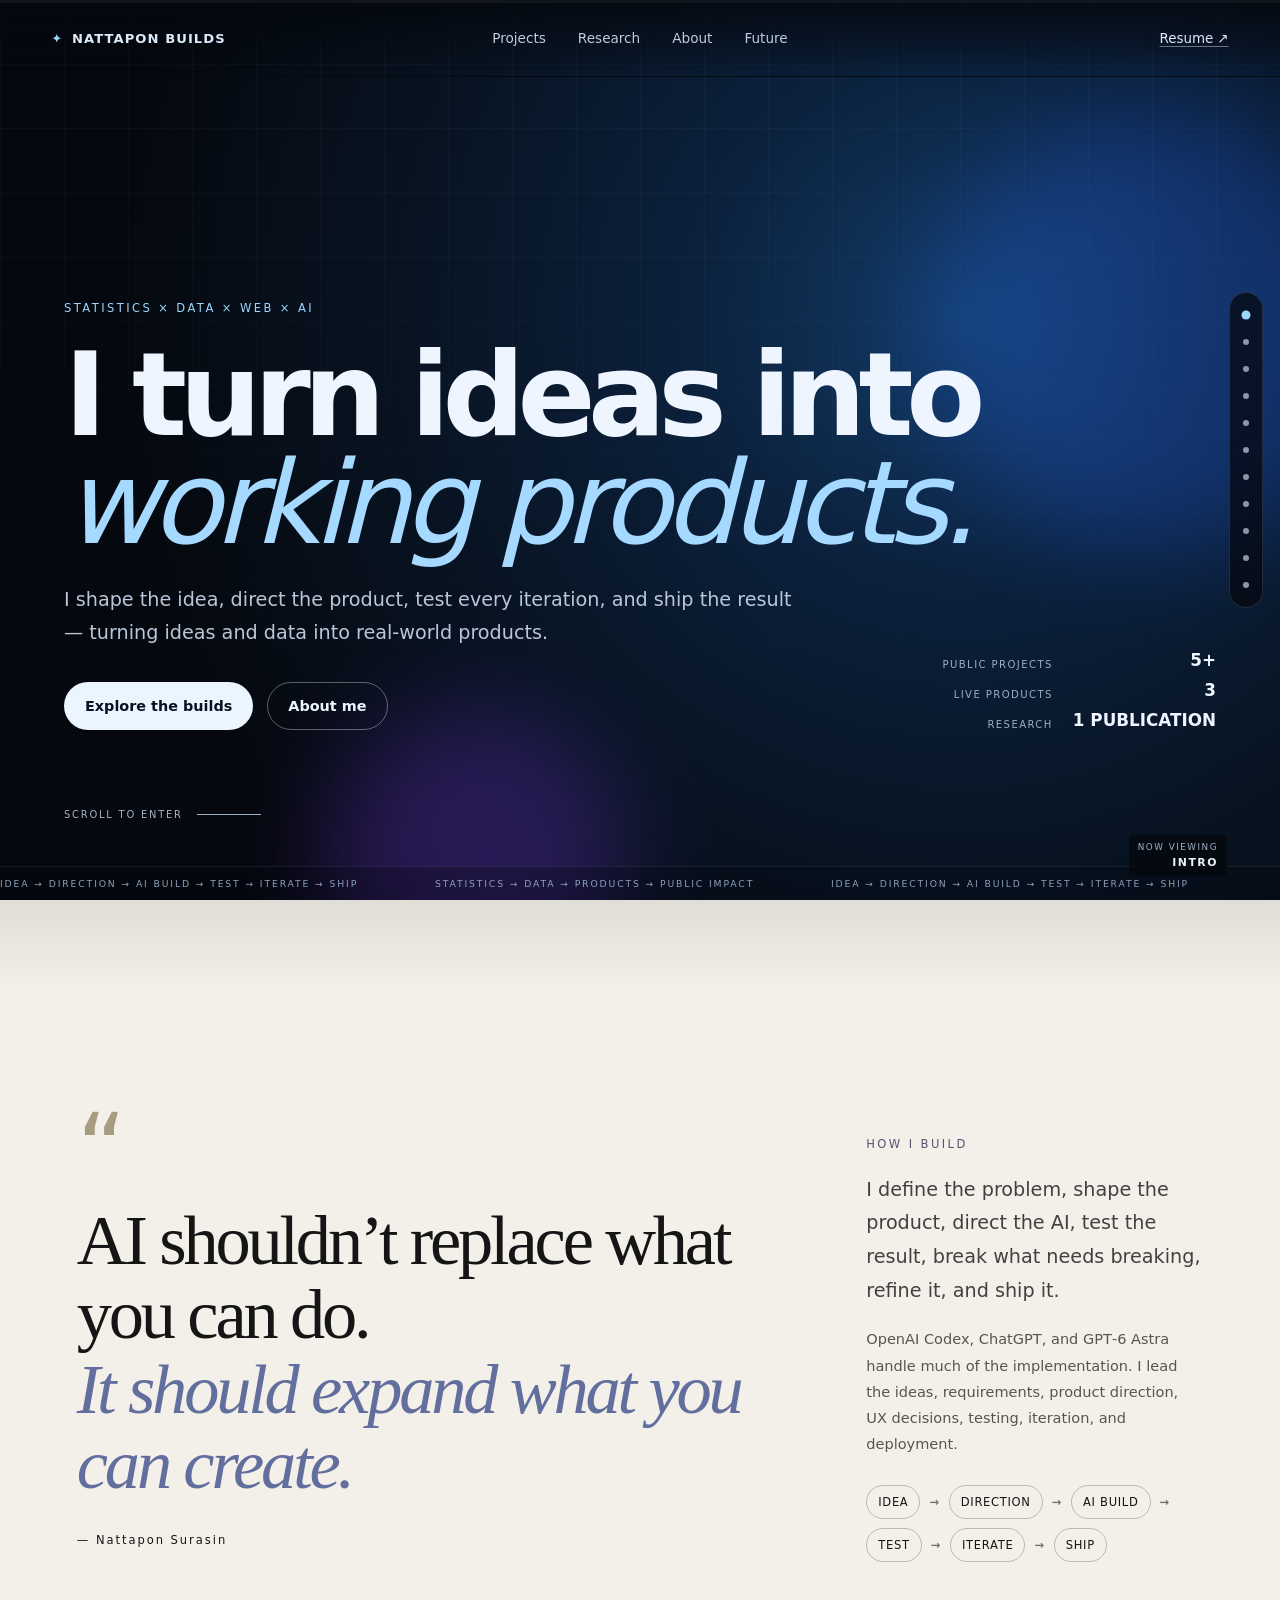
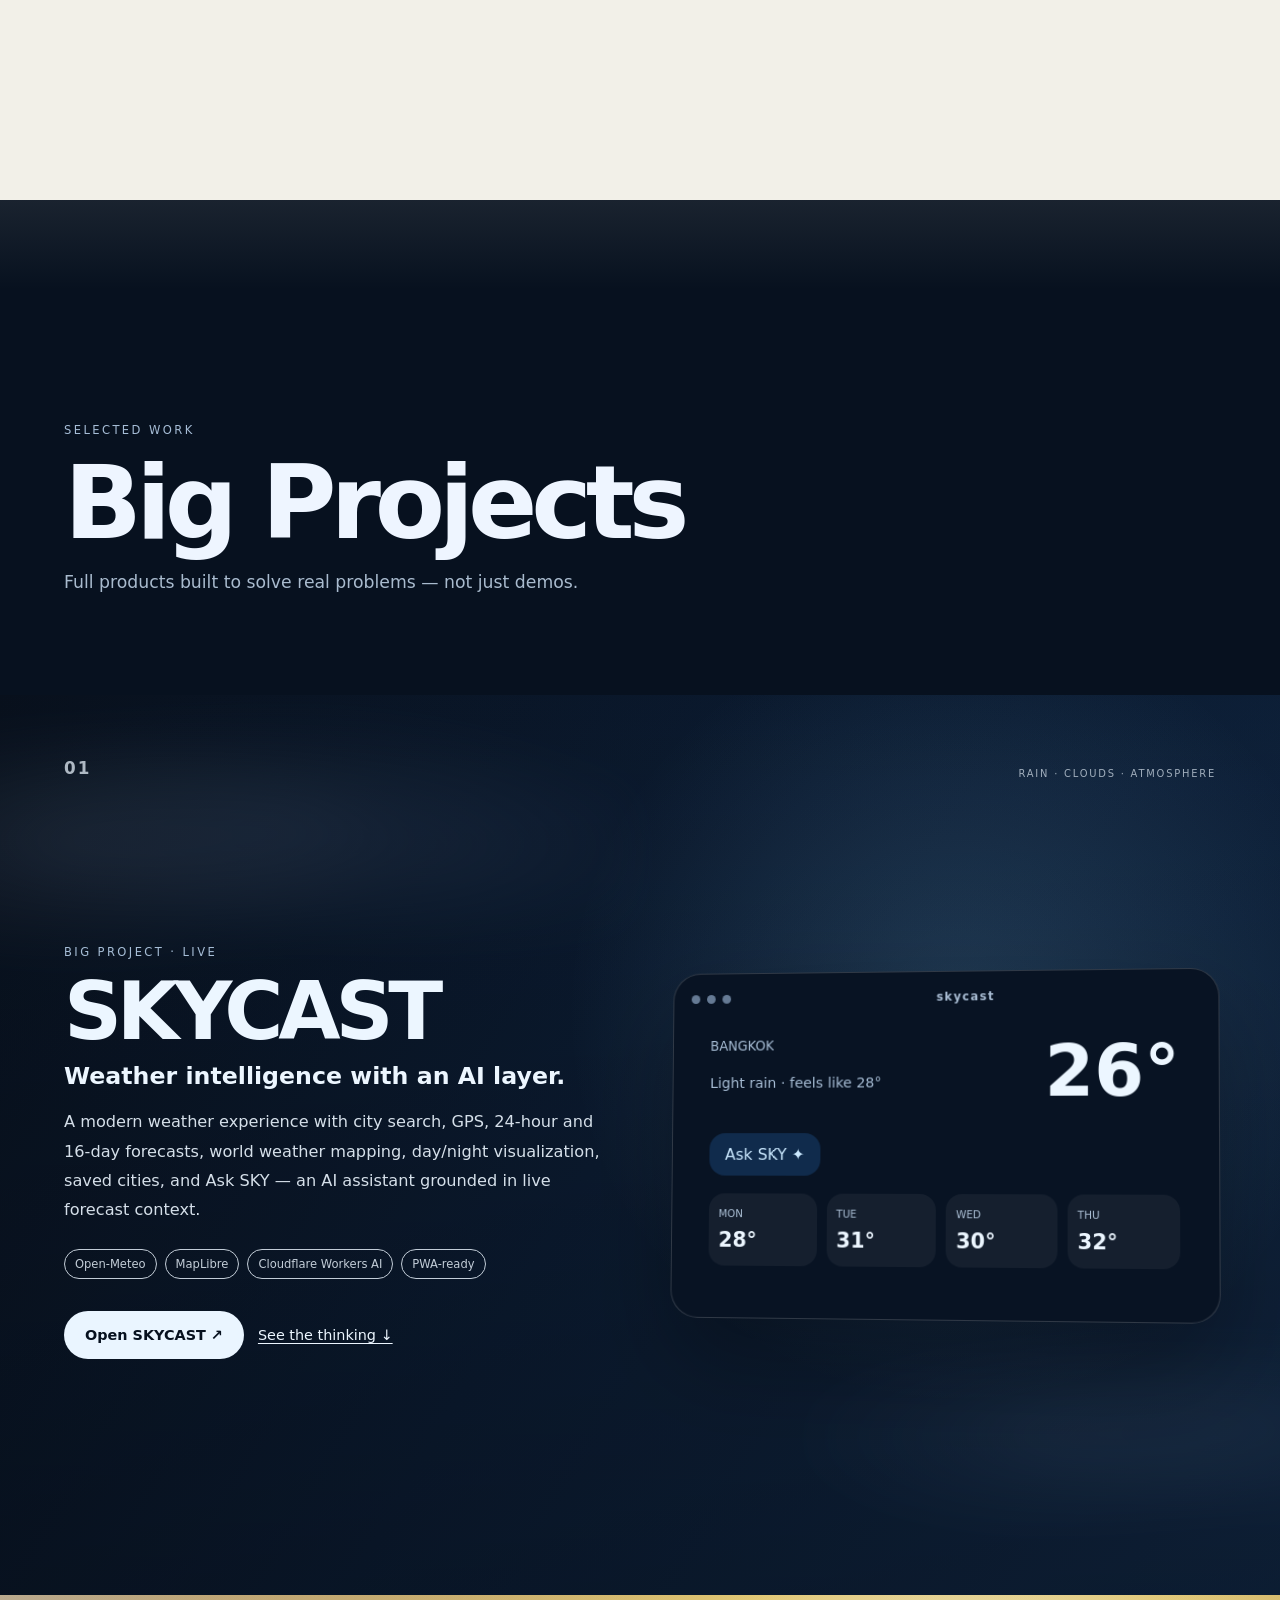
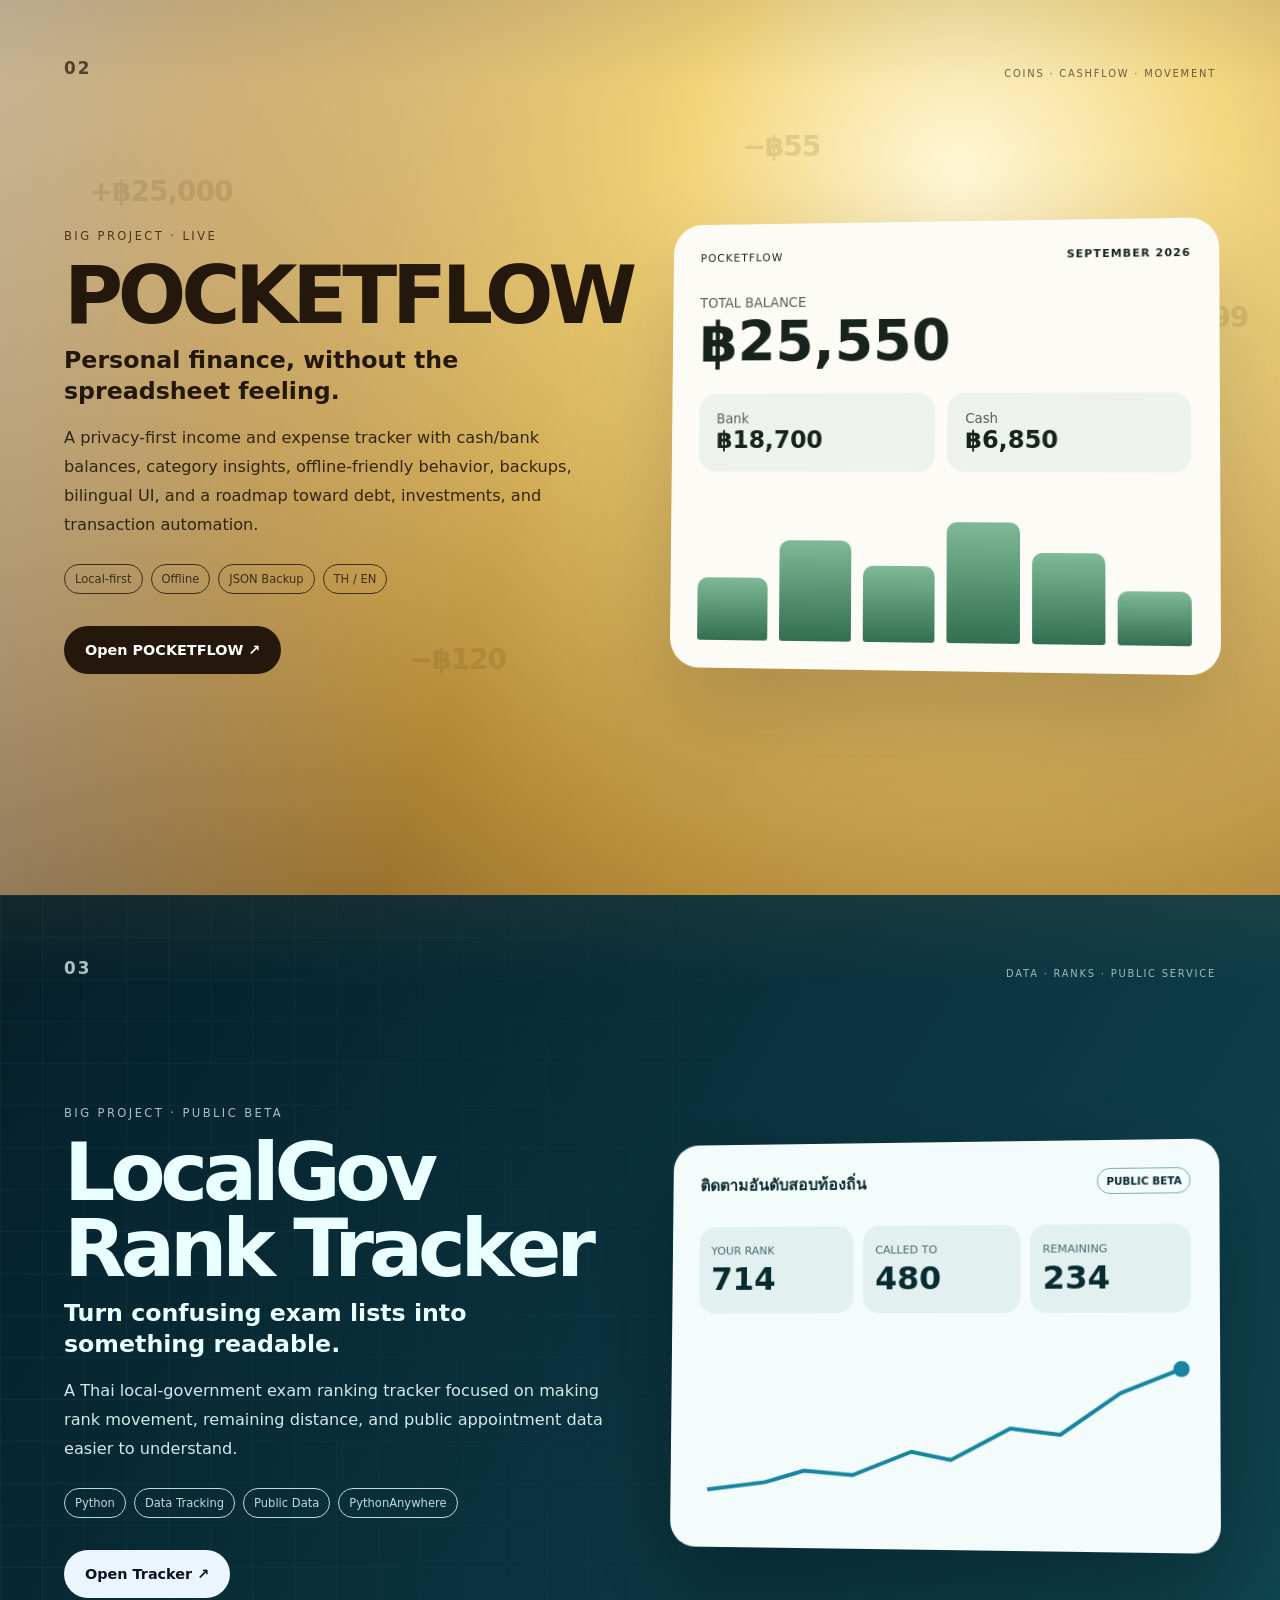
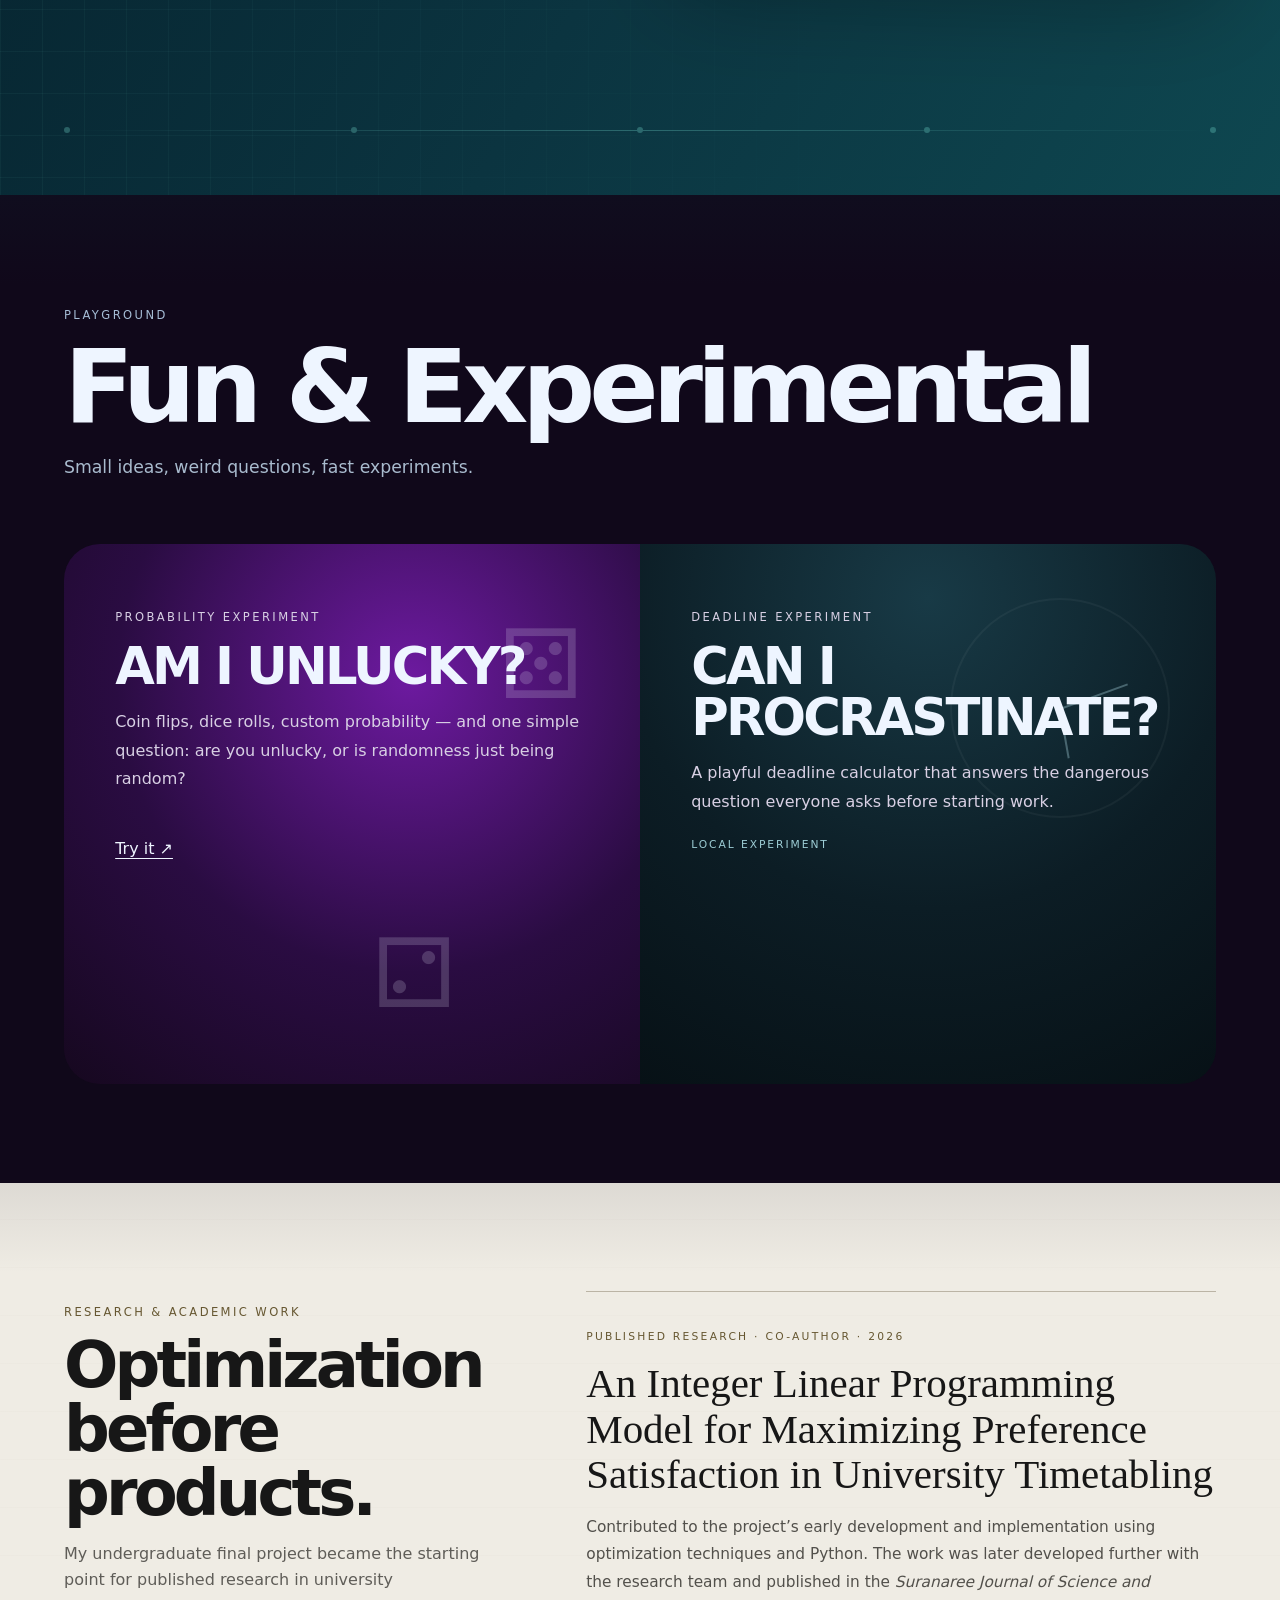
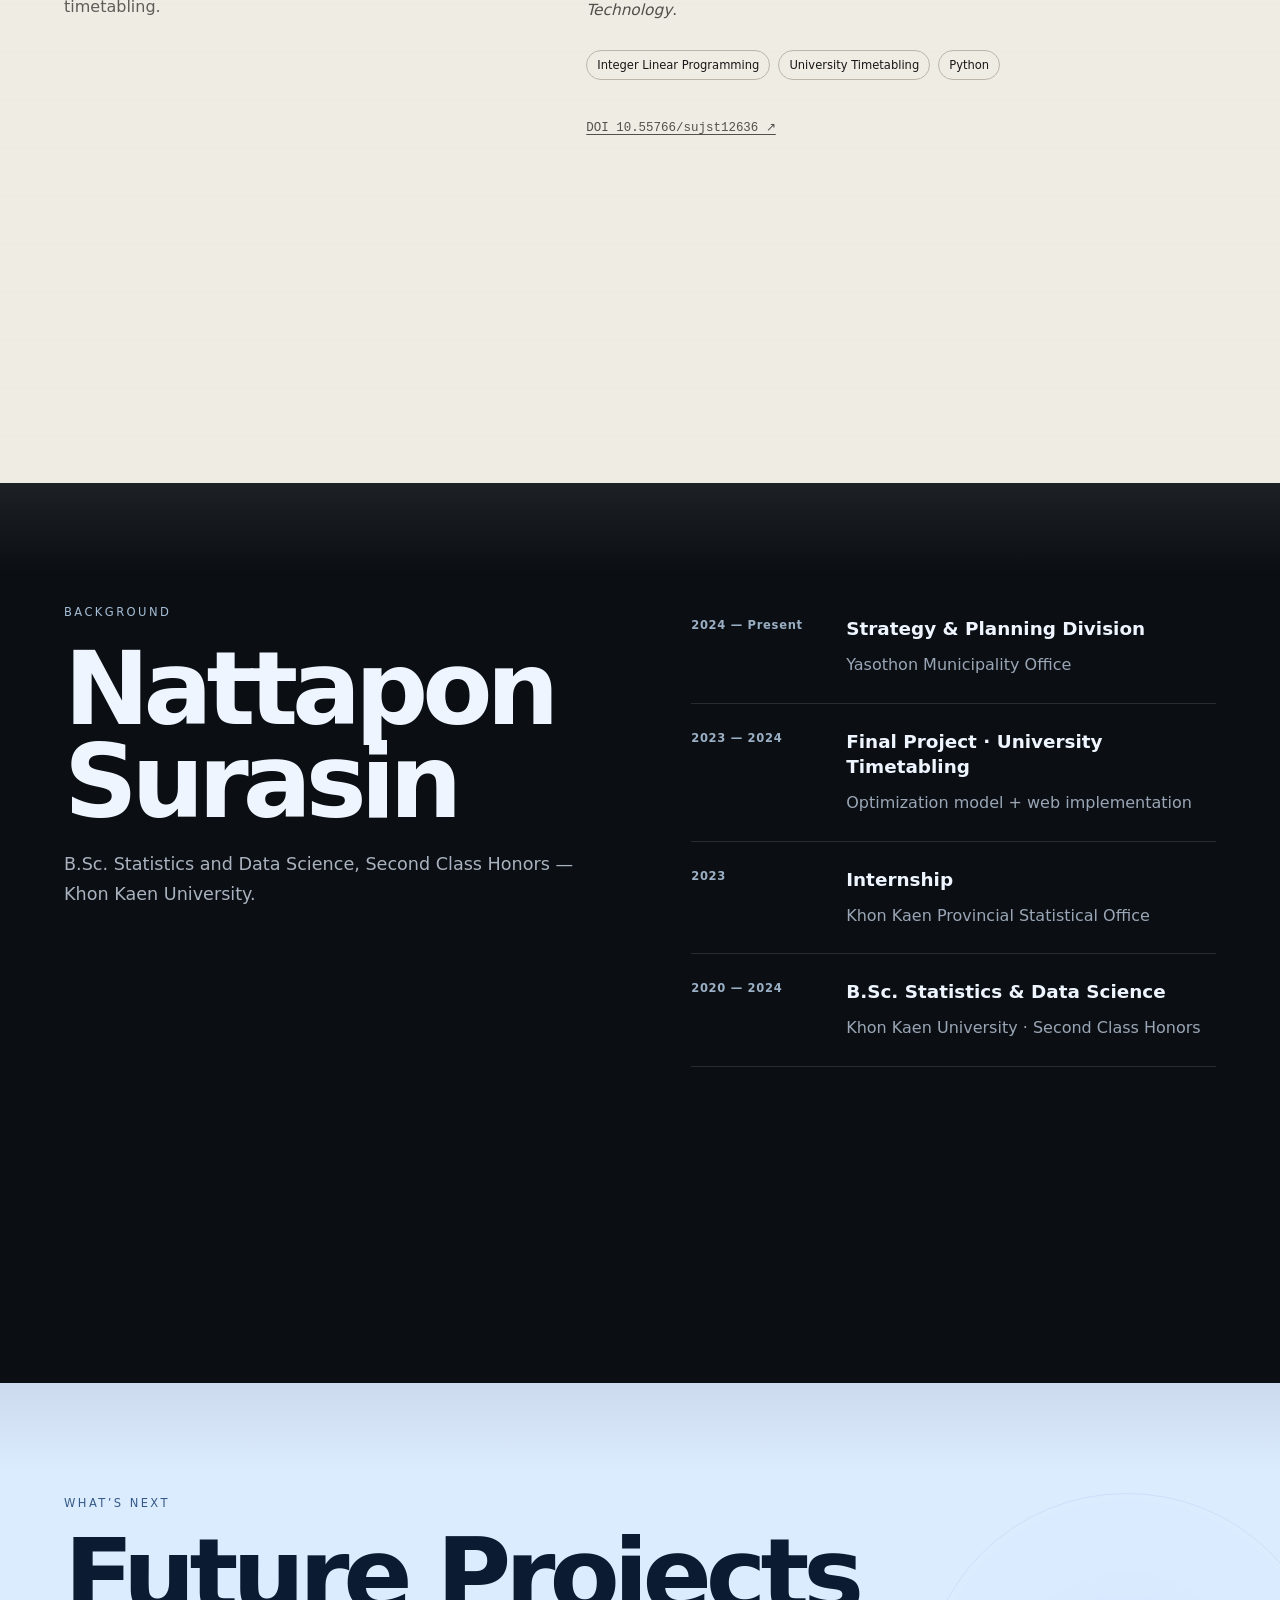
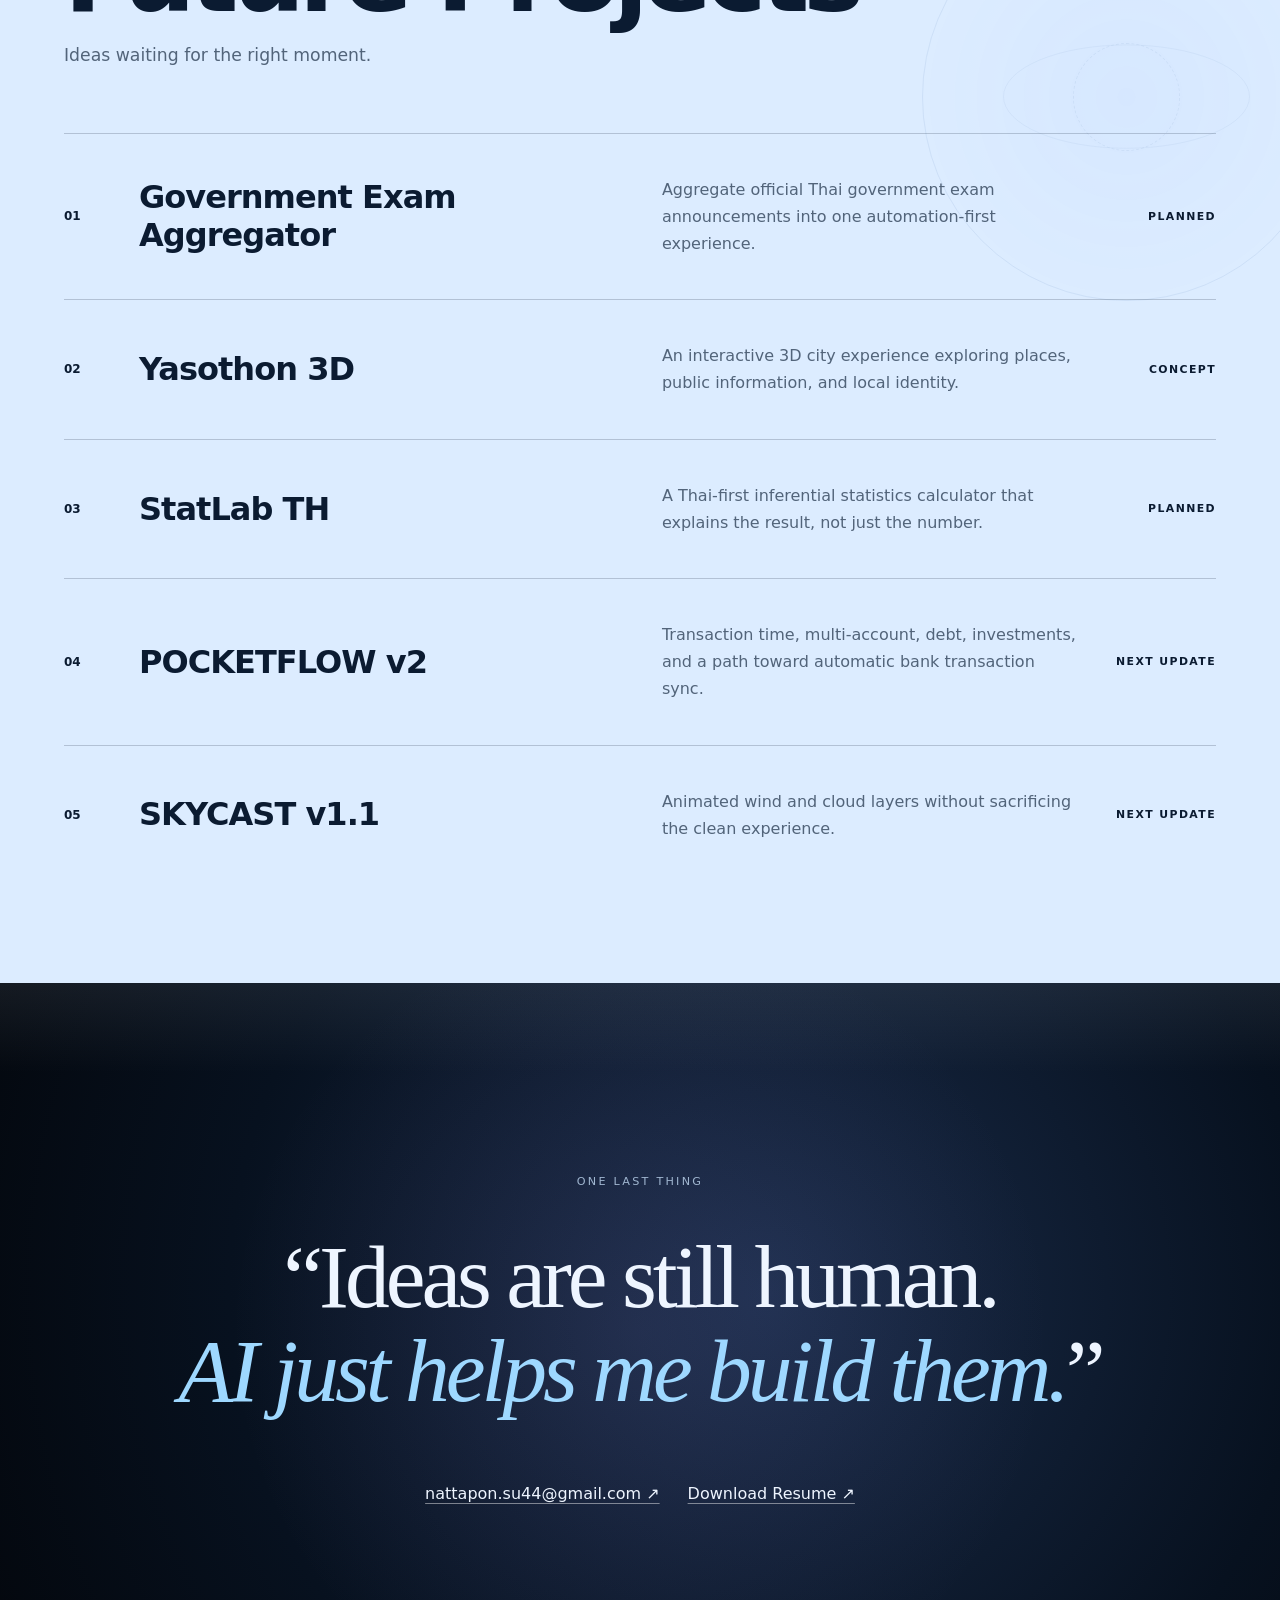
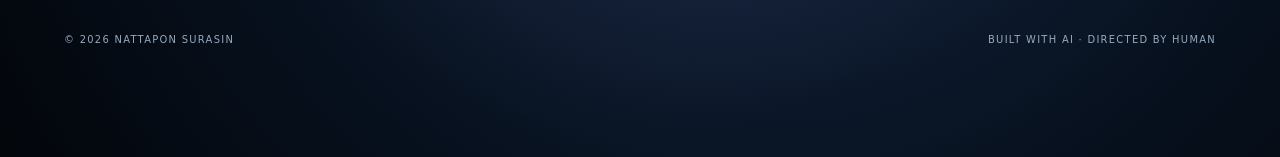
==== index.html @ c90a1ad2 "Add portfolio source" ====
<!doctype html>
<html lang="en">
<head>
  <meta charset="utf-8" />
  <meta name="viewport" content="width=device-width, initial-scale=1" />
  <meta name="theme-color" content="#07111f" />
  <meta name="color-scheme" content="dark light" />

  <title>Nattapon Surasin Portfolio | Data, AI &amp; Web Projects</title>
  <meta name="description" content="Portfolio of Nattapon Surasin, featuring statistics, data science, AI-assisted development, web products, public-sector tools, research, and experiments." />
  <meta name="author" content="Nattapon Surasin" />
  <meta name="robots" content="index, follow, max-image-preview:large, max-snippet:-1, max-video-preview:-1" />
  <link rel="canonical" href="https://nattapon-builds.pages.dev/" />

  <meta property="og:type" content="website" />
  <meta property="og:locale" content="en_US" />
  <meta property="og:site_name" content="NATTAPON BUILDS" />
  <meta property="og:title" content="NATTAPON BUILDS — Nattapon Surasin" />
  <meta property="og:description" content="Statistics, data, AI-assisted development, web products, research, and experiments — built and directed by Nattapon Surasin." />
  <meta property="og:url" content="https://nattapon-builds.pages.dev/" />
  <meta property="og:image" content="https://nattapon-builds.pages.dev/assets/og-cover.png" />
  <meta property="og:image:secure_url" content="https://nattapon-builds.pages.dev/assets/og-cover.png" />
  <meta property="og:image:type" content="image/png" />
  <meta property="og:image:width" content="1200" />
  <meta property="og:image:height" content="630" />
  <meta property="og:image:alt" content="NATTAPON BUILDS — portfolio of Nattapon Surasin, focused on statistics, data, web, and AI." />

  <meta name="twitter:card" content="summary_large_image" />
  <meta name="twitter:title" content="NATTAPON BUILDS — Nattapon Surasin" />
  <meta name="twitter:description" content="Statistics, data, AI-assisted development, web products, research, and experiments." />
  <meta name="twitter:image" content="https://nattapon-builds.pages.dev/assets/og-cover.png" />
  <meta name="twitter:image:alt" content="NATTAPON BUILDS — Nattapon Surasin portfolio" />

  <link rel="icon" type="image/svg+xml" href="assets/favicon.svg" />
  <link rel="apple-touch-icon" sizes="180x180" href="assets/apple-touch-icon.png" />
  <link rel="stylesheet" href="style.css?v=2.3" />

  <script type="application/ld+json">
{
  "@context": "https://schema.org",
  "@graph": [
    {
      "@type": "WebSite",
      "@id": "https://nattapon-builds.pages.dev/#website",
      "url": "https://nattapon-builds.pages.dev/",
      "name": "NATTAPON BUILDS",
      "description": "Portfolio of Nattapon Surasin featuring data, AI-assisted development, web products, public-sector tools, research, and experimental projects.",
      "inLanguage": "en",
      "author": {
        "@id": "https://nattapon-builds.pages.dev/#person"
      }
    },
    {
      "@type": "ProfilePage",
      "@id": "https://nattapon-builds.pages.dev/#profile",
      "url": "https://nattapon-builds.pages.dev/",
      "name": "Nattapon Surasin Portfolio",
      "isPartOf": {
        "@id": "https://nattapon-builds.pages.dev/#website"
      },
      "mainEntity": {
        "@id": "https://nattapon-builds.pages.dev/#person"
      },
      "about": {
        "@id": "https://nattapon-builds.pages.dev/#person"
      },
      "inLanguage": "en"
    },
    {
      "@type": "Person",
      "@id": "https://nattapon-builds.pages.dev/#person",
      "name": "Nattapon Surasin",
      "url": "https://nattapon-builds.pages.dev/",
      "alumniOf": {
        "@type": "CollegeOrUniversity",
        "name": "Khon Kaen University"
      },
      "worksFor": {
        "@type": "GovernmentOrganization",
        "name": "Yasothon Municipality Office"
      },
      "knowsAbout": [
        "Statistics",
        "Data Science",
        "Data Analysis",
        "Python",
        "Web Development",
        "AI-assisted development",
        "Integer Linear Programming",
        "Data Visualization"
      ]
    },
    {
      "@type": "ScholarlyArticle",
      "@id": "https://doi.org/10.55766/sujst12636",
      "url": "https://doi.org/10.55766/sujst12636",
      "headline": "An Integer Linear Programming Model for Maximizing Preference Satisfaction in University Timetabling",
      "datePublished": "2026-08-06",
      "author": [
        {
          "@type": "Person",
          "name": "Pitchaya Wiratchotisatian"
        },
        {
          "@id": "https://nattapon-builds.pages.dev/#person"
        },
        {
          "@type": "Person",
          "name": "Yanin Sareeso"
        },
        {
          "@type": "Person",
          "name": "Sarun Paisarnsrisomsuk"
        }
      ],
      "isPartOf": {
        "@type": "Periodical",
        "name": "Suranaree Journal of Science and Technology"
      },
      "about": [
        "Integer Linear Programming",
        "University Timetabling"
      ]
    }
  ]
}
  </script>
</head>
<body>
  <a class="skip-link" href="#main">Skip to content</a>
  <div class="pointer-aura" aria-hidden="true"></div>
  <nav class="scene-rail" id="sceneRail" aria-label="Portfolio chapters"></nav>
  <div class="now-viewing" aria-hidden="true"><span>NOW VIEWING</span><strong id="nowViewing">INTRO</strong></div>
  <div class="page-progress" aria-hidden="true"><span id="progressBar"></span></div>
  <header class="site-header">
    <a class="brand" href="#top" aria-label="Nattapon Builds home">
      <span class="brand-mark">✦</span><span>NATTAPON BUILDS</span>
    </a>
    <nav class="nav" aria-label="Primary navigation">
      <a href="#projects">Projects</a>
      <a href="#research">Research</a>
      <a href="#background">About</a>
      <a href="#future">Future</a>
    </nav>
    <a class="resume-link" href="assets/Nattapon-Surasin-Resume.pdf" target="_blank" rel="noreferrer">Resume ↗</a>
    <details class="mobile-nav">
      <summary>Chapters <span aria-hidden="true">+</span></summary>
      <nav aria-label="Mobile chapters">
        <a href="#top">Intro</a><a href="#about">AI philosophy</a>
        <a href="#projects">Big Projects</a><a href="#skycast">SKYCAST</a>
        <a href="#pocketflow">POCKETFLOW</a><a href="#localgov">LocalGov</a>
        <a href="#experiments">Experiments</a><a href="#research">Research</a>
        <a href="#background">Background</a><a href="#future">Future</a>
        <a href="#contact">Contact</a>
      </nav>
    </details>
  </header>

  <main id="main" tabindex="-1">
    <section class="hero full-bleed" id="top" data-theme="hero" data-scene="intro" data-nav="Intro" data-accent="#9ad7ff">
      <div class="hero-grid" aria-hidden="true"></div>
      <div class="hero-orb hero-orb-a" aria-hidden="true"></div>
      <div class="hero-orb hero-orb-b" aria-hidden="true"></div>
      <div class="hero-copy reveal">
        <p class="eyebrow">STATISTICS × DATA × WEB × AI</p>
        <h1><span>I turn ideas into</span> <em>working products.</em></h1>
        <p class="hero-lead">I shape the idea, direct the product, test every iteration, and ship the result — turning ideas and data into real-world products.</p>
        <div class="hero-actions">
          <a class="btn primary" href="#projects">Explore the builds</a>
          <a class="btn ghost" href="#background">About me</a>
        </div>
      </div>
      <div class="hero-meta reveal delay-1">
        <span>PUBLIC PROJECTS</span><strong>5+</strong>
        <span>LIVE PRODUCTS</span><strong>3</strong>
        <span>RESEARCH</span><strong>1 PUBLICATION</strong>
      </div>
      <div class="hero-marquee" aria-hidden="true"><div><span>IDEA → DIRECTION → AI BUILD → TEST → ITERATE → SHIP</span><span>STATISTICS → DATA → PRODUCTS → PUBLIC IMPACT</span><span>IDEA → DIRECTION → AI BUILD → TEST → ITERATE → SHIP</span></div></div>
      <a class="scroll-hint" href="#about"><span>SCROLL TO ENTER</span><i aria-hidden="true"></i></a>
    </section>

    <section class="philosophy full-bleed" id="about" data-scene="philosophy" data-nav="AI philosophy" data-accent="#c4b5fd" data-surface="light" aria-label="AI philosophy">
      <div class="quote-wrap reveal">
        <p class="quote-mark" aria-hidden="true">“</p>
        <blockquote>AI shouldn’t replace what you can do.<br><em>It should expand what you can create.</em></blockquote>
        <p class="quote-by">— Nattapon Surasin</p>
      </div>
      <div class="how-built reveal delay-1">
        <p class="section-kicker">HOW I BUILD</p>
        <p>I define the problem, shape the product, direct the AI, test the result, break what needs breaking, refine it, and ship it.</p>
        <p class="workflow-note">OpenAI Codex, ChatGPT, and GPT‑6 Astra handle much of the implementation. I lead the ideas, requirements, product direction, UX decisions, testing, iteration, and deployment.</p>
        <div class="build-flow" aria-label="Build process">
          <span>Idea</span><b>→</b><span>Direction</span><b>→</b><span>AI Build</span><b>→</b><span>Test</span><b>→</b><span>Iterate</span><b>→</b><span>Ship</span>
        </div>
      </div>
    </section>

    <section class="projects-intro full-bleed" id="projects" data-scene="work" data-nav="Selected work" data-accent="#f5f7fb">
      <div class="section-title reveal">
        <p class="section-kicker">SELECTED WORK</p>
        <h2>Big Projects</h2>
        <p>Full products built to solve real problems — not just demos.</p>
      </div>
    </section>

    <section class="project project-skycast full-bleed" id="skycast" data-project="skycast" data-scene="skycast" data-nav="SKYCAST" data-accent="#8bd5ff">
      <canvas class="fx-canvas" id="skyCanvas" aria-hidden="true"></canvas>
      <div class="cloud-layer cloud-a" aria-hidden="true"></div><div class="cloud-layer cloud-b" aria-hidden="true"></div>
      <div class="lightning" id="lightning" aria-hidden="true"></div>
      <div class="project-index">01</div>
      <div class="project-copy reveal">
        <p class="project-label">BIG PROJECT · LIVE</p>
        <h3>SKYCAST</h3>
        <p class="project-subtitle">Weather intelligence with an AI layer.</p>
        <p class="project-description">A modern weather experience with city search, GPS, 24-hour and 16-day forecasts, world weather mapping, day/night visualization, saved cities, and Ask SKY — an AI assistant grounded in live forecast context.</p>
        <div class="tags"><span>Open‑Meteo</span><span>MapLibre</span><span>Cloudflare Workers AI</span><span>PWA-ready</span></div>
        <div class="project-actions">
          <a class="btn light" href="https://skycast-6lx.pages.dev" target="_blank" rel="noreferrer">Open SKYCAST ↗</a>
          <a class="text-btn" href="#research">See the thinking ↓</a>
        </div>
      </div>
      <div class="project-visual sky-ui reveal delay-1" role="img" aria-label="Stylized SKYCAST interface preview showing sample forecast data">
        <div class="browser-bar"><span></span><span></span><span></span><b>skycast</b></div>
        <div class="sky-panel">
          <div class="sky-main"><small>BANGKOK</small><strong>26°</strong><span>Light rain · feels like 28°</span></div>
          <div class="sky-chip">Ask SKY ✦</div>
          <div class="sky-days">
            <div><span>MON</span><b>28°</b></div><div><span>TUE</span><b>31°</b></div><div><span>WED</span><b>30°</b></div><div><span>THU</span><b>32°</b></div>
          </div>
        </div>
      </div>
      <p class="ambient-note" aria-hidden="true">RAIN · CLOUDS · ATMOSPHERE</p>
    </section>

    <section class="project project-pocketflow full-bleed" id="pocketflow" data-project="pocketflow" data-scene="pocketflow" data-nav="POCKETFLOW" data-accent="#ffd45f" data-surface="light">
      <canvas class="fx-canvas" id="coinCanvas" aria-hidden="true"></canvas>
      <div class="project-index">02</div>
      <div class="project-copy reveal">
        <p class="project-label">BIG PROJECT · LIVE</p>
        <h3>POCKETFLOW</h3>
        <p class="project-subtitle">Personal finance, without the spreadsheet feeling.</p>
        <p class="project-description">A privacy-first income and expense tracker with cash/bank balances, category insights, offline-friendly behavior, backups, bilingual UI, and a roadmap toward debt, investments, and transaction automation.</p>
        <div class="tags"><span>Local-first</span><span>Offline</span><span>JSON Backup</span><span>TH / EN</span></div>
        <div class="project-actions"><a class="btn dark" href="https://pocketflow.pages.dev" target="_blank" rel="noreferrer">Open POCKETFLOW ↗</a></div>
      </div>
      <div class="money-stream" aria-hidden="true"><span>+฿25,000</span><span>−฿120</span><span>−฿55</span><span>+฿2,000</span><span>−฿299</span></div>
      <div class="project-visual finance-ui reveal delay-1" role="img" aria-label="Stylized POCKETFLOW interface preview showing sample balances">
        <div class="finance-top"><span>POCKETFLOW</span><b>SEPTEMBER 2026</b></div>
        <div class="finance-balance"><small>TOTAL BALANCE</small><strong>฿25,550</strong></div>
        <div class="finance-grid"><div><small>Bank</small><b>฿18,700</b></div><div><small>Cash</small><b>฿6,850</b></div></div>
        <div class="bars"><i style="--h:45%"></i><i style="--h:72%"></i><i style="--h:54%"></i><i style="--h:86%"></i><i style="--h:64%"></i><i style="--h:38%"></i></div>
      </div>
      <p class="ambient-note" aria-hidden="true">COINS · CASHFLOW · MOVEMENT</p>
    </section>

    <section class="project project-localgov full-bleed" id="localgov" data-project="localgov" data-scene="localgov" data-nav="LocalGov" data-accent="#8bffee">
      <div class="gov-grid-bg" aria-hidden="true"></div>
      <canvas class="fx-canvas" id="dataCanvas" aria-hidden="true"></canvas>
      <div class="project-index">03</div>
      <div class="project-copy reveal">
        <p class="project-label">BIG PROJECT · PUBLIC BETA</p>
        <h3>LocalGov<br>Rank Tracker</h3>
        <p class="project-subtitle">Turn confusing exam lists into something readable.</p>
        <p class="project-description">A Thai local-government exam ranking tracker focused on making rank movement, remaining distance, and public appointment data easier to understand.</p>
        <div class="tags"><span>Python</span><span>Data Tracking</span><span>Public Data</span><span>PythonAnywhere</span></div>
        <div class="project-actions"><a class="btn light" href="https://localgovtracker.pythonanywhere.com" target="_blank" rel="noreferrer">Open Tracker ↗</a></div>
      </div>
      <div class="rank-signal" aria-hidden="true"><i></i><i></i><i></i><i></i><i></i></div>
      <div class="project-visual gov-ui reveal delay-1" role="img" aria-label="Stylized LocalGov Rank Tracker interface preview showing sample ranking data">
        <div class="gov-head"><span lang="th">ติดตามอันดับสอบท้องถิ่น</span><b>PUBLIC BETA</b></div>
        <div class="gov-stats"><div><small>YOUR RANK</small><strong>714</strong></div><div><small>CALLED TO</small><strong>480</strong></div><div><small>REMAINING</small><strong>234</strong></div></div>
        <svg viewBox="0 0 500 180" role="img" aria-label="Decorative rising rank chart"><polyline points="10,150 70,142 110,130 160,134 220,110 260,118 320,86 370,92 430,50 490,26" fill="none" stroke="currentColor" stroke-width="4"/><circle cx="490" cy="26" r="8" fill="currentColor"/></svg>
      </div>
      <p class="ambient-note" aria-hidden="true">DATA · RANKS · PUBLIC SERVICE</p>
    </section>

    <section class="fun full-bleed" id="experiments" data-scene="fun" data-nav="Experiments" data-accent="#f48cff">
      <div class="section-title reveal">
        <p class="section-kicker">PLAYGROUND</p>
        <h2>Fun & Experimental</h2>
        <p>Small ideas, weird questions, fast experiments.</p>
      </div>
      <div class="fun-stage">
        <article class="fun-project unlucky reveal">
          <div class="dice d1" aria-hidden="true">⚄</div><div class="dice d2" aria-hidden="true">⚁</div>
          <p class="project-label">PROBABILITY EXPERIMENT</p>
          <h3>AM I UNLUCKY?</h3>
          <p>Coin flips, dice rolls, custom probability — and one simple question: are you unlucky, or is randomness just being random?</p>
          <a href="https://am-i-unlucky.pages.dev" target="_blank" rel="noreferrer">Try it ↗</a>
        </article>
        <article class="fun-project procrastinate reveal delay-1">
          <div class="clock-face" aria-hidden="true"><span></span></div>
          <p class="project-label">DEADLINE EXPERIMENT</p>
          <h3>CAN I<br>PROCRASTINATE?</h3>
          <p>A playful deadline calculator that answers the dangerous question everyone asks before starting work.</p>
          <span class="status">LOCAL EXPERIMENT</span>
        </article>
      </div>
    </section>

    <section class="research full-bleed" id="research" data-scene="research" data-nav="Research" data-accent="#b9a26f" data-surface="light">
      <div class="research-grid">
        <div class="section-title reveal">
          <p class="section-kicker">RESEARCH & ACADEMIC WORK</p>
          <h2>Optimization before products.</h2>
          <p>My undergraduate final project became the starting point for published research in university timetabling.</p>
        </div>
        <article class="paper reveal delay-1">
          <p class="paper-type">PUBLISHED RESEARCH · CO-AUTHOR · 2026</p>
          <h3>An Integer Linear Programming Model for Maximizing Preference Satisfaction in University Timetabling</h3>
          <p>Contributed to the project’s early development and implementation using optimization techniques and Python. The work was later developed further with the research team and published in the <em>Suranaree Journal of Science and Technology</em>.</p>
          <div class="paper-meta"><span>Integer Linear Programming</span><span>University Timetabling</span><span>Python</span></div>
          <p class="doi"><a href="https://doi.org/10.55766/sujst12636" target="_blank" rel="noreferrer">DOI 10.55766/sujst12636 ↗</a></p>
        </article>
      </div>
    </section>

    <section class="profile full-bleed" id="background" data-scene="profile" data-nav="Background" data-accent="#9cb0c8">
      <div class="profile-left reveal">
        <p class="section-kicker">BACKGROUND</p>
        <h2>Nattapon<br>Surasin</h2>
        <p>B.Sc. Statistics and Data Science, Second Class Honors — Khon Kaen University.</p>
      </div>
      <div class="timeline reveal delay-1">
        <div><b>2024 — Present</b><strong>Strategy & Planning Division</strong><span>Yasothon Municipality Office</span></div>
        <div><b>2023 — 2024</b><strong>Final Project · University Timetabling</strong><span>Optimization model + web implementation</span></div>
        <div><b>2023</b><strong>Internship</strong><span>Khon Kaen Provincial Statistical Office</span></div>
        <div><b>2020 — 2024</b><strong>B.Sc. Statistics & Data Science</strong><span>Khon Kaen University · Second Class Honors</span></div>
      </div>
    </section>

    <section class="future full-bleed" id="future" data-scene="future" data-nav="Future" data-accent="#7caeff" data-surface="light">
      <div class="section-title reveal">
        <p class="section-kicker">WHAT’S NEXT</p>
        <h2>Future Projects</h2>
        <p>Ideas waiting for the right moment.</p>
      </div>
      <div class="future-holo" aria-hidden="true"><i></i><i></i><i></i></div>
      <div class="future-list">
        <article class="future-row reveal"><span>01</span><h3>Government Exam Aggregator</h3><p>Aggregate official Thai government exam announcements into one automation-first experience.</p><b>PLANNED</b></article>
        <article class="future-row reveal"><span>02</span><h3>Yasothon 3D</h3><p>An interactive 3D city experience exploring places, public information, and local identity.</p><b>CONCEPT</b></article>
        <article class="future-row reveal"><span>03</span><h3>StatLab TH</h3><p>A Thai-first inferential statistics calculator that explains the result, not just the number.</p><b>PLANNED</b></article>
        <article class="future-row reveal"><span>04</span><h3>POCKETFLOW v2</h3><p>Transaction time, multi-account, debt, investments, and a path toward automatic bank transaction sync.</p><b>NEXT UPDATE</b></article>
        <article class="future-row reveal"><span>05</span><h3>SKYCAST v1.1</h3><p>Animated wind and cloud layers without sacrificing the clean experience.</p><b>NEXT UPDATE</b></article>
      </div>
    </section>

    <section class="closing full-bleed" id="contact" data-scene="closing" data-nav="Contact" data-accent="#c4b5fd" aria-label="Final thoughts and contact">
      <p class="closing-kicker reveal">ONE LAST THING</p>
      <blockquote class="reveal delay-1">“Ideas are still human.<br><em>AI just helps me build them.</em>”</blockquote>
      <div class="closing-actions reveal delay-2">
        <a href="mailto:nattapon.su44@gmail.com">nattapon.su44@gmail.com ↗</a>
        <a href="assets/Nattapon-Surasin-Resume.pdf" target="_blank" rel="noreferrer">Download Resume ↗</a>
      </div>
      <footer><span>© 2026 NATTAPON SURASIN</span><span>BUILT WITH AI · DIRECTED BY HUMAN</span></footer>
    </section>
  </main>

  <script type="module" src="app.js?v=2.2"></script>
</body>
</html>
---- style.css ----
/* NATTAPON BUILDS — native scrolling, distinct worlds, restrained motion. */
:root {
  --bg: #07111f;
  --ink: #eef5ff;
  --muted: #9cb0c8;
  --active-accent: #9ad7ff;
  --focus-color: #badeff;
  --sans: Inter, ui-sans-serif, system-ui, -apple-system, BlinkMacSystemFont, "Segoe UI", sans-serif;
}
* { box-sizing: border-box; }
html { scroll-behavior: smooth; scroll-padding-top: 84px; }
body { position: relative; margin: 0; background: #05080e; color: var(--ink); font-family: var(--sans); overflow-x: hidden; }
main { position: relative; }
a { color: inherit; text-decoration: none; text-underline-offset: .22em; }
button, summary { font: inherit; }
button, a, summary { -webkit-tap-highlight-color: transparent; }
a:focus-visible, button:focus-visible, summary:focus-visible { outline: 2px solid var(--focus-color); outline-offset: 5px; }
main:focus, section:focus { outline: none; }
::selection { background: #c5e3f7; color: #07111f; }
.full-bleed { position: relative; min-height: 100svh; width: 100%; overflow: hidden; }
[data-scene] { --scene-offset: 0; --chapter-light: 0; --chapter-from: #07111f; --label-color: #a6bdd6; isolation: isolate; }
[data-scene]::after {
  content: ""; position: absolute; inset: 0 0 auto; height: 90px; z-index: 3; pointer-events: none;
  background: linear-gradient(to bottom, var(--chapter-from), transparent);
  opacity: calc(.08 + var(--chapter-light) * .1);
}
.hero::after { display: none; }
.skip-link { position: fixed; left: 20px; top: 12px; z-index: 1000; padding: 14px 18px; background: #eaf5ff; color: #07111f; border-radius: 6px; transform: translateY(-150%); }
.skip-link:focus { transform: none; }

/* Global orientation stays small and predictable. */
.page-progress { position: fixed; inset: 0 0 auto; height: 3px; z-index: 999; background: rgba(255,255,255,.05); pointer-events: none; }
.page-progress span { display: block; height: 100%; width: 100%; transform: scaleX(0); transform-origin: left; background: linear-gradient(90deg,#7dd3fc,var(--active-accent),#fde68a); }
.site-header {
  position: fixed; inset: 0 0 auto; z-index: 100; display: grid; grid-template-columns: 1fr auto 1fr; gap: 20px;
  align-items: center; padding: 16px 4vw; color: #dce9f8;
  background: rgba(4,8,14,.93);
  border-bottom: 1px solid transparent; transition: background .4s ease, border-color .4s ease;
}
body.js-ready:not(.scrolled) .site-header { background: linear-gradient(180deg,rgba(4,8,14,.88),rgba(4,8,14,.08)); }
body.scrolled .site-header { background: rgba(4,8,14,.93); border-bottom-color: rgba(255,255,255,.08); }
.brand { display: inline-flex; align-items: center; min-height: 44px; justify-self: start; font-weight: 800; letter-spacing: .08em; font-size: .82rem; white-space: nowrap; }
.brand-mark { margin-right: .55rem; color: var(--active-accent); transition: color .45s ease; }
.nav { display: flex; gap: 2rem; font-size: .85rem; color: #bdccde; }
.nav a, .resume-link { display: inline-flex; align-items: center; min-height: 44px; transition: color .2s ease; }
.nav a[aria-current], .nav a:hover, .resume-link:hover { color: #fff; }
.nav a[aria-current] { text-decoration: underline; text-decoration-color: var(--active-accent); }
.resume-link { justify-self: end; font-size: .84rem; text-decoration: underline; text-decoration-color: rgba(255,255,255,.4); white-space: nowrap; }
.mobile-nav { display: none; }
.scene-rail {
  position: fixed; right: 17px; top: 50%; transform: translateY(-50%); z-index: 90;
  display: grid; gap: 1px; padding: 9px 3px; border-radius: 999px;
  background: rgba(5,8,14,.72); border: 1px solid rgba(255,255,255,.12);
}
.scene-rail:empty { display: none; }
.scene-rail a { position: relative; width: 26px; height: 26px; border-radius: 50%; }
.scene-rail a::after { content: ""; position: absolute; width: 6px; height: 6px; left: 10px; top: 10px; border-radius: 50%; background: #8997a7; transition: transform .25s ease, background .25s ease; }
.scene-rail a::before {
  content: attr(aria-label); position: absolute; right: 35px; top: 50%; transform: translateY(-50%) translateX(5px);
  white-space: nowrap; font-size: .62rem; letter-spacing: .12em; text-transform: uppercase; color: #eaf3ff;
  background: #08111e; border: 1px solid rgba(255,255,255,.16); padding: 9px 11px; border-radius: 5px;
  opacity: 0; pointer-events: none; transition: opacity .2s ease, transform .2s ease;
}
.scene-rail a:hover::before, .scene-rail a:focus-visible::before { opacity: 1; transform: translateY(-50%); }
.scene-rail a[aria-current="location"]::after { transform: scale(1.5); background: var(--active-accent); }
.now-viewing { position: fixed; right: 53px; bottom: 24px; z-index: 89; text-align: right; display: grid; gap: 4px; pointer-events: none; padding: 7px 9px; border-radius: 4px; background: rgba(5,8,14,.82); opacity: 0; transition: opacity .3s ease; }
body.js-ready .now-viewing { opacity: 1; }
.now-viewing span { font-size: .55rem; letter-spacing: .17em; color: #a0b2c6; }
.now-viewing strong { font-size: .68rem; letter-spacing: .14em; color: #e9f2fc; }
body.light-scene .now-viewing { background: rgba(249,246,234,.9); }
body.light-scene .now-viewing span { color: #525a60; }
body.light-scene .now-viewing strong { color: #243448; }
body[data-active-scene="closing"] .now-viewing { opacity: 0; }
.pointer-aura {
  position: fixed; left: -180px; top: -180px; width: 360px; height: 360px; border-radius: 50%; pointer-events: none; z-index: 75;
  background: radial-gradient(circle,color-mix(in srgb,var(--active-accent) 13%,transparent),transparent 67%);
  opacity: 0; mix-blend-mode: screen; transition: opacity .35s ease;
}
body.pointer-present .pointer-aura { opacity: .65; }

/* Text and controls share one rhythm. Content is visible without JavaScript. */
.eyebrow, .section-kicker, .project-label, .paper-type { font-size: .72rem; line-height: 1.6; letter-spacing: .21em; text-transform: uppercase; color: var(--label-color); }
.is-active .section-kicker, .is-active .project-label, .is-active .eyebrow { color: var(--label-active,var(--active-accent)); }
.reveal { --reveal-y: 0px; opacity: 1; transform: translate3d(0,var(--reveal-y),0); }
.motion-ready .reveal { --reveal-y: 26px; opacity: 0; filter: blur(3px); transition: opacity .75s ease, transform .85s cubic-bezier(.2,.8,.2,1), filter .7s ease; }
.motion-ready .reveal.in, .motion-ready .reveal:focus-within { --reveal-y: 0px; opacity: 1; filter: none; }
.motion-ready .delay-1 { transition-delay: .12s; }
.motion-ready .delay-2 { transition-delay: .24s; }
.hero-actions, .project-actions { display: flex; flex-wrap: wrap; gap: 14px; align-items: center; margin-top: 32px; }
.btn { position: relative; display: inline-flex; align-items: center; justify-content: center; min-height: 48px; border-radius: 999px; padding: 14px 20px; font-weight: 700; font-size: .9rem; border: 1px solid transparent; }
.btn, .text-btn, .fun-project a, .closing-actions a { transition: translate .18s ease-out, background .22s ease, border-color .22s ease, box-shadow .22s ease; }
.btn.primary, .btn.light { background: #eaf5ff; color: #07111f; }
.btn.ghost { border-color: rgba(255,255,255,.35); }
.btn.dark { background: #24180c; color: #fff; }
.btn::after { content: ""; position: absolute; inset: -4px; border-radius: inherit; border: 1px solid currentColor; opacity: 0; transition: opacity .22s ease; pointer-events: none; }
.text-btn { display: inline-flex; align-items: center; min-height: 44px; padding: 7px 0; text-decoration: underline; font-size: .9rem; }
.section-title { position: relative; z-index: 4; min-width: 0; }
.section-title h2 { font-size: clamp(3.6rem,8vw,9rem); letter-spacing: -.06em; line-height: .95; margin: .14em 0; }
.section-title > p:last-child { max-width: 650px; color: #a9bbce; font-size: 1.08rem; line-height: 1.65; }

/* Intro: oversized type with clear space below the actions. */
.hero { --hero-x: 0px; --hero-y: 0px; display: flex; align-items: flex-end; min-height: max(100svh,700px); padding: max(130px,14svh) 5vw 170px; background: radial-gradient(circle at 75% 35%,#123b66 0,#0b203b 25%,#081423 48%,#05080e 76%); }
.hero-grid { position: absolute; inset: -64px; background-image: linear-gradient(rgba(255,255,255,.035) 1px,transparent 1px),linear-gradient(90deg,rgba(255,255,255,.035) 1px,transparent 1px); background-size: 64px 64px; mask-image: linear-gradient(to bottom,black,transparent 85%); animation: gridDrift 24s linear infinite; }
.hero-orb { position: absolute; border-radius: 999px; filter: blur(50px); opacity: .28; translate: var(--hero-x) var(--hero-y); }
.hero-orb-a { width: 35vw; height: 35vw; background: #2563eb; right: -8vw; top: 12vh; }
.hero-orb-b { width: 24vw; height: 24vw; background: #7c3aed; left: 25vw; bottom: -9vw; }
.hero-copy { position: relative; z-index: 4; width: 100%; max-width: 1120px; }
.hero h1 { font-size: clamp(4rem,9vw,9.5rem); line-height: .94; margin: .2em 0 .22em; letter-spacing: -.065em; font-weight: 700; }
.hero h1 > * { display: block; transition: opacity .8s ease, transform .9s cubic-bezier(.2,.8,.2,1), filter .8s ease; transition-delay: .08s; }
.hero h1 em { font-weight: 400; color: #a6d9ff; transition-delay: .2s; }
.motion-ready .hero-copy:not(.in) h1 > * { opacity: 0; transform: translateY(16px); filter: blur(3px); }
.hero-lead { max-width: 735px; color: #b9c7d9; font-size: clamp(1rem,1.5vw,1.2rem); line-height: 1.75; }
.hero-meta { position: absolute; right: 5vw; bottom: 170px; z-index: 4; display: grid; grid-template-columns: auto auto; gap: 10px 20px; align-items: end; text-align: right; }
.hero-meta span { font-size: .63rem; letter-spacing: .14em; color: #9cacc0; }
.hero-meta strong { font-size: 1.05rem; }
.hero-marquee { position: absolute; inset: auto 0 0; height: 34px; border-top: 1px solid rgba(255,255,255,.08); overflow: hidden; background: rgba(3,7,13,.26); z-index: 4; }
.hero-marquee div { width: max-content; height: 100%; display: flex; align-items: center; gap: 6vw; animation: marquee 36s linear infinite; font-size: .58rem; letter-spacing: .2em; color: #8aa1bb; }
.hero-marquee span { white-space: nowrap; }
.scroll-hint { position: absolute; left: 5vw; bottom: 64px; z-index: 4; min-height: 44px; display: flex; gap: 14px; align-items: center; color: #a1b2c5; font-size: .62rem; letter-spacing: .18em; }
.scroll-hint i { display: block; width: 64px; height: 1px; background: currentColor; transition: width .25s ease; }
@keyframes gridDrift { to { transform: translate3d(64px,64px,0); } }
@keyframes marquee { to { transform: translateX(-33.333%); } }

/* Philosophy retains the warm editorial pause. */
.philosophy { --chapter-from: #05080e; --label-color: #5b526f; --label-active: #5b526f; --focus-color: #4a4267; display: grid; grid-template-columns: minmax(0,1.35fr) minmax(0,.65fr); gap: 7vw; align-items: center; padding: 12vh 6vw; background: #f2f0e8; color: #151515; }
.quote-wrap, .how-built { position: relative; z-index: 4; min-width: 0; }
.quote-mark { font-size: 6rem; margin: 0; color: #a79b80; line-height: .5; }
.quote-wrap blockquote { font-family: Georgia,serif; font-size: clamp(2.4rem,5.5vw,6.5rem); line-height: 1.06; letter-spacing: -.045em; margin: 30px 0; }
.quote-wrap em { font-weight: 400; color: #626e9d; }
.quote-by { letter-spacing: .17em; font-size: .72rem; line-height: 1.6; }
.how-built { max-width: 520px; }
.how-built p:nth-of-type(2) { font-size: 1.2rem; line-height: 1.75; color: #414141; }
.workflow-note { font-size: .91rem; line-height: 1.8; color: #59554d; }
.build-flow { display: flex; flex-wrap: wrap; gap: 9px; align-items: center; margin-top: 28px; font-size: .72rem; text-transform: uppercase; letter-spacing: .06em; }
.build-flow span { border: 1px solid #c0b8a8; border-radius: 999px; padding: 9px 11px; }
.build-flow b { color: #777063; }
.projects-intro { --chapter-from: #f2f0e8; min-height: 55svh; display: flex; align-items: end; padding: 9vh 5vw; background: #07111f; }

/* Big Projects keep their immersive two-column compositions. */
.project { display: grid; grid-template-columns: repeat(2,minmax(0,1fr)); gap: 4vw; align-items: center; padding: max(110px,12vh) 5vw; }
.project-index { position: absolute; left: 5vw; top: 7vh; z-index: 4; font-size: 1.05rem; font-weight: 800; letter-spacing: .12em; opacity: .72; }
.project-copy { position: relative; z-index: 4; max-width: 680px; min-width: 0; }
.project h3 { font-size: clamp(3rem,6.3vw,7.5rem); line-height: .95; letter-spacing: -.065em; margin: .14em 0; }
.project-subtitle { font-size: clamp(1.25rem,1.85vw,1.85rem); font-weight: 600; line-height: 1.3; margin: .6rem 0; }
.project-description { font-size: 1.01rem; line-height: 1.8; max-width: 630px; color: inherit; opacity: .9; }
.tags { display: flex; flex-wrap: wrap; gap: 8px; margin-top: 25px; }
.tags span { border: 1px solid currentColor; border-radius: 999px; padding: 7px 10px; font-size: .72rem; opacity: .82; }
.project-visual { --tilt-x: -5deg; --tilt-y: 2deg; position: relative; z-index: 4; justify-self: end; width: 100%; min-width: 0; max-width: 780px; transform: translate3d(0,var(--reveal-y,0px),0) perspective(1300px) rotateY(var(--tilt-x)) rotateX(var(--tilt-y)); box-shadow: 0 45px 100px rgba(0,0,0,.3); }
.motion-ready .project-visual { transition: opacity .75s ease, filter .7s ease, transform .3s ease-out; }
.ambient-note { position: absolute; right: 5vw; top: 7vh; z-index: 4; font-size: .62rem; letter-spacing: .18em; opacity: .65; }
.fx-canvas { position: absolute; inset: 0; width: 100%; height: 100%; z-index: 2; pointer-events: none; }

/* SKYCAST: rain, drifting storm banks, and a clear forecast preview. */
.project-skycast { --chapter-from: #07111f; background: linear-gradient(120deg,#08101c,#0b1b31 48%,#102642); color: #ecf6ff; }
.project-skycast::before { content: ""; position: absolute; inset: 0; background: radial-gradient(circle at 75% 35%,rgba(135,206,250,.16),transparent 35%),linear-gradient(transparent,rgba(0,0,0,.24)); z-index: 0; pointer-events: none; }
.lightning { position: absolute; inset: 0; opacity: 0; z-index: 1; pointer-events: none; }
.cloud-layer { position: absolute; z-index: 1; pointer-events: none; width: 68vw; height: 30vw; min-width: 700px; min-height: 300px; filter: blur(22px); opacity: .3; background: radial-gradient(ellipse at 35% 55%,rgba(165,193,220,.32),transparent 42%),radial-gradient(ellipse at 60% 50%,rgba(92,117,149,.4),transparent 45%),radial-gradient(ellipse at 78% 58%,rgba(50,72,99,.42),transparent 36%); }
.cloud-a { top: -7%; left: -18%; animation: cloudDriftA 32s ease-in-out infinite alternate; }
.cloud-b { right: -25%; bottom: -2%; opacity: .18; transform: scale(.85); animation: cloudDriftB 38s ease-in-out infinite alternate; }
.sky-ui { background: #081323; border: 1px solid rgba(255,255,255,.16); border-radius: 28px; padding: 18px; }
.browser-bar { display: flex; gap: 7px; align-items: center; color: #a9bdd4; font-size: .72rem; }
.browser-bar span { width: 9px; height: 9px; border-radius: 50%; background: #657a94; }
.browser-bar b { margin-left: auto; margin-right: auto; letter-spacing: .12em; }
.sky-panel { padding: 34px 20px; }
.sky-main { display: grid; grid-template-columns: minmax(0,1fr) auto; gap: 6px 10px; }
.sky-main small, .sky-main span { color: #a7bdd5; }
.sky-main span { font-size: .9rem; line-height: 1.5; }
.sky-main strong { grid-row: 1 / 3; grid-column: 2; font-size: clamp(3rem,5.5vw,5rem); line-height: 1; }
.sky-chip { display: inline-block; margin: 26px 0 18px; padding: 12px 16px; border-radius: 16px; background: #102b4c; color: #cbe9ff; }
.sky-days { display: grid; grid-template-columns: repeat(4,minmax(0,1fr)); gap: 10px; }
.sky-days div { padding: 14px 10px; border-radius: 16px; background: rgba(255,255,255,.05); display: grid; gap: 9px; }
.sky-days span { font-size: .65rem; color: #acc0d6; }
.sky-days b { font-size: 1.3rem; }
@keyframes cloudDriftA { to { translate: 18vw 2vh; scale: 1.05; } }
@keyframes cloudDriftB { to { translate: -18vw -3vh; scale: 1.03; } }

/* POCKETFLOW: familiar gold and warm green, with restrained depth. */
.project-pocketflow { --chapter-from: #102642; --label-color: #4f3716; --label-active: #4f3716; --focus-color: #352312; background: radial-gradient(circle at 75% 20%,#fff7d6 0,#f3d67c 22%,#b48835 64%,#6b4b1f 100%); color: #24180c; }
.project-pocketflow::before { content: ""; position: absolute; inset: 0; background: linear-gradient(110deg,rgba(255,255,255,.5),transparent 44%,rgba(255,255,255,.07)); z-index: 0; pointer-events: none; }
.finance-ui { background: #fdfbf5; color: #17231c; border-radius: 30px; padding: 28px; box-shadow: 0 45px 100px rgba(55,37,10,.25); }
.finance-top { display: flex; flex-wrap: wrap; justify-content: space-between; gap: 8px; font-size: .68rem; letter-spacing: .1em; }
.finance-balance { padding: 32px 0 20px; }
.finance-balance small { display: block; color: #536256; }
.finance-balance strong { font-size: clamp(2.8rem,4.4vw,3.8rem); }
.finance-grid { display: grid; grid-template-columns: repeat(2,minmax(0,1fr)); gap: 12px; }
.finance-grid div { background: #eef2ec; padding: 18px; border-radius: 18px; }
.finance-grid small { display: block; color: #536256; }
.finance-grid b { font-size: 1.5rem; }
.bars { height: 170px; display: flex; gap: 12px; align-items: flex-end; padding-top: 30px; }
.bars i { display: block; flex: 1; height: var(--h); border-radius: 10px 10px 3px 3px; background: linear-gradient(#7fb997,#326f50); }
.money-stream { position: absolute; inset: 0; z-index: 1; pointer-events: none; overflow: hidden; }
.money-stream span { position: absolute; font-size: clamp(1rem,2.2vw,2.3rem); font-weight: 800; color: rgba(66,45,11,.12); letter-spacing: -.04em; animation: moneyFloat 19s linear infinite; }
.money-stream span:nth-child(1) { left: 7%; top: 20%; animation-duration: 23s; }
.money-stream span:nth-child(2) { left: 32%; top: 72%; animation-delay: -4s; }
.money-stream span:nth-child(3) { left: 58%; top: 15%; animation-delay: -7s; animation-duration: 17s; }
.money-stream span:nth-child(4) { left: 78%; top: 66%; animation-delay: -2s; animation-duration: 21s; }
.money-stream span:nth-child(5) { left: 90%; top: 34%; animation-delay: -9s; }
@keyframes moneyFloat { 0% { translate: 0 9vh; opacity: 0; } 18%,82% { opacity: 1; } 100% { translate: 0 -18vh; opacity: 0; } }

/* LocalGov: ordered signals and clear data. */
.project-localgov { --chapter-from: #b48835; background: linear-gradient(120deg,#051f2a,#0b3440 55%,#0e4750); color: #eaffff; }
.gov-grid-bg { position: absolute; inset: 0; background-image: linear-gradient(rgba(150,255,240,.045) 1px,transparent 1px),linear-gradient(90deg,rgba(150,255,240,.045) 1px,transparent 1px); background-size: 42px 42px; mask-image: linear-gradient(to right,black,transparent 75%); pointer-events: none; }
.gov-ui { background: #f4fbfb; color: #082b31; border-radius: 26px; padding: 28px; }
.gov-head { display: flex; flex-wrap: wrap; gap: 10px; justify-content: space-between; align-items: center; font-weight: 800; }
.gov-head b { font-size: .64rem; border: 1px solid #7ab1b5; padding: 6px 8px; border-radius: 999px; white-space: nowrap; }
.gov-stats { display: grid; grid-template-columns: repeat(3,minmax(0,1fr)); gap: 10px; margin: 30px 0; }
.gov-stats div { background: #e2f0f0; padding: 16px 12px; border-radius: 16px; }
.gov-stats small { display: block; color: #46686d; font-size: .7rem; line-height: 1.6; }
.gov-stats strong { font-size: 2rem; }
.gov-ui svg { display: block; width: 100%; height: auto; color: #1686a0; }
.rank-signal { position: absolute; left: 5vw; right: 5vw; bottom: 7vh; height: 2px; display: flex; justify-content: space-between; z-index: 1; opacity: .25; }
.rank-signal::before { content: ""; position: absolute; inset: 0; height: 1px; background: linear-gradient(90deg,transparent,#8bffee,transparent); }
.rank-signal i { width: 6px; height: 6px; border-radius: 50%; background: #8bffee; translate: 0 -3px; animation: signalPulse 4s ease-in-out infinite; }
.rank-signal i:nth-child(2) { animation-delay: -.8s; }
.rank-signal i:nth-child(3) { animation-delay: -1.6s; }
.rank-signal i:nth-child(4) { animation-delay: -2.4s; }
.rank-signal i:nth-child(5) { animation-delay: -3.2s; }
@keyframes signalPulse { 50% { scale: 1.45; opacity: .4; } }

/* Experiments stay playful without moving the entire reading surface. */
.fun { --chapter-from: #0e4750; padding: 11vh 5vw; background: #10081a; }
.fun-stage { display: grid; grid-template-columns: repeat(2,minmax(0,1fr)); margin-top: 7vh; min-height: 60vh; }
.fun-project { position: relative; min-width: 0; padding: 4vw; overflow: hidden; }
.fun-project h3 { position: relative; font-size: clamp(2.25rem,4vw,4.8rem); line-height: 1; letter-spacing: -.055em; margin: .25em 0; }
.fun-project p { position: relative; max-width: 520px; line-height: 1.8; color: #d8d0e4; }
.fun-project a { position: relative; display: inline-flex; align-items: center; min-height: 44px; margin-top: 16px; text-decoration: underline; }
.unlucky { background: radial-gradient(circle at 60% 25%,#6d1aa0,#2a0c42 55%,#16081f); border-radius: 36px 0 0 36px; }
.procrastinate { background: radial-gradient(circle at 50% 10%,#183a46,#0c1d25 55%,#071116); border-radius: 0 36px 36px 0; }
.dice { position: absolute; font-size: 6rem; opacity: .18; animation: diceFloat 6s ease-in-out infinite; pointer-events: none; }
.d1 { right: 10%; top: 12%; }
.d2 { right: 32%; bottom: 10%; animation-delay: -2s; }
.clock-face { position: absolute; width: 220px; height: 220px; border: 2px solid rgba(255,255,255,.15); border-radius: 50%; right: 8%; top: 10%; opacity: .3; pointer-events: none; }
.clock-face::before, .clock-face::after { content: ""; position: absolute; left: 50%; top: 50%; transform-origin: 0 50%; height: 2px; background: #c7f5ff; }
.clock-face::before { width: 72px; transform: rotate(-20deg); animation: clockMinute 45s linear infinite; }
.clock-face::after { width: 50px; transform: rotate(80deg); animation: clockHour 180s linear infinite; }
.status { position: relative; font-size: .67rem; letter-spacing: .18em; color: #9cccd4; }
@keyframes diceFloat { 50% { transform: translateY(-10px) rotate(7deg); } }
@keyframes clockMinute { to { transform: rotate(340deg); } }
@keyframes clockHour { to { transform: rotate(440deg); } }

/* Research is deliberately quieter than the main products. */
.research { --chapter-from: #10081a; --label-color: #665731; --label-active: #665731; --focus-color: #665020; padding: 12vh 5vw; background: #efece4; color: #171717; }
.research::before { content: ""; position: absolute; inset: 0; pointer-events: none; background: repeating-linear-gradient(0deg,transparent 0 47px,rgba(80,70,48,.04) 48px); opacity: .8; }
.research-grid { position: relative; z-index: 4; display: grid; grid-template-columns: minmax(0,.8fr) minmax(0,1.2fr); gap: 8vw; align-items: start; }
.research .section-title h2 { font-size: clamp(2.7rem,5vw,5.8rem); line-height: 1; }
.research .section-title > p:last-child { color: #5f5d58; font-size: 1rem; }
.paper { position: relative; min-width: 0; border-top: 1px solid #bbb4a5; padding-top: 24px; }
.paper h3 { font-family: Georgia,serif; font-size: clamp(1.9rem,3.2vw,3.6rem); line-height: 1.12; font-weight: 400; margin: .35em 0; }
.paper > p { font-size: .96rem; line-height: 1.8; color: #52504b; }
.paper > .paper-type { font-size: .67rem; color: #665731; }
.paper-meta { display: flex; flex-wrap: wrap; gap: 8px; margin: 26px 0; }
.paper-meta span { border: 1px solid #bcb5a8; padding: 7px 10px; border-radius: 999px; font-size: .72rem; }
.paper > .doi { font-family: ui-monospace,monospace; font-size: .78rem; }
.doi a { display: inline-flex; align-items: center; min-height: 44px; text-decoration: underline; overflow-wrap: anywhere; }

/* Background and future retain the timeline and open editorial rows. */
.profile { --chapter-from: #efece4; display: grid; grid-template-columns: repeat(2,minmax(0,1fr)); gap: 8vw; padding: 12vh 5vw; background: #0b0f14; }
.profile-left, .timeline { position: relative; z-index: 4; min-width: 0; }
.profile-left h2 { font-size: clamp(4rem,8vw,9rem); line-height: .91; letter-spacing: -.06em; margin: .2em 0; }
.profile-left > p:last-child { color: #a9b2be; max-width: 520px; font-size: 1.1rem; line-height: 1.75; }
.timeline { display: grid; align-content: start; }
.timeline div { position: relative; display: grid; grid-template-columns: 135px minmax(0,1fr); gap: 10px 20px; padding: 25px 0; border-bottom: 1px solid rgba(255,255,255,.12); }
.timeline b { font-size: .72rem; line-height: 1.6; color: #9bafc4; letter-spacing: .06em; }
.timeline strong { font-size: 1.15rem; line-height: 1.4; }
.timeline span { grid-column: 2; color: #9aa6b5; line-height: 1.6; }
.timeline div::before { content: ""; position: absolute; left: 0; right: 0; bottom: -1px; height: 1px; transform: scaleX(0); transform-origin: left; background: linear-gradient(90deg,#9cb0c8,transparent); transition: transform .9s ease; }
.profile.is-active .timeline div::before { transform: scaleX(1); }
.profile.is-active .timeline div:nth-child(2)::before { transition-delay: .1s; }
.profile.is-active .timeline div:nth-child(3)::before { transition-delay: .2s; }
.profile.is-active .timeline div:nth-child(4)::before { transition-delay: .3s; }
.future { --chapter-from: #0b0f14; --label-color: #365a87; --label-active: #365a87; --focus-color: #244a79; padding: 11vh 5vw; background: #dcecff; color: #0b1b31; }
.future .section-title > p:last-child { color: #52647a; }
.future-list { position: relative; z-index: 4; margin-top: 7vh; }
.future-row { display: grid; grid-template-columns: 55px minmax(0,1.2fr) minmax(0,1fr) 115px; gap: 20px; align-items: center; border-top: 1px solid rgba(11,27,49,.2); padding: 26px 0; }
.future-row span { font-size: .75rem; font-weight: 800; }
.future-row h3 { font-size: clamp(1.5rem,2.5vw,2.6rem); line-height: 1.2; margin: 0; letter-spacing: -.03em; }
.future-row p { color: #52647a; line-height: 1.7; }
.future-row b { font-size: .68rem; line-height: 1.6; letter-spacing: .13em; text-align: right; }
.future-holo { position: absolute; right: -9vw; top: 5vh; width: 42vw; height: 42vw; min-width: 420px; min-height: 420px; border-radius: 50%; opacity: .15; pointer-events: none; background: radial-gradient(circle,rgba(65,120,255,.24),transparent 58%); }
.future-holo i { position: absolute; inset: 12%; border: 1px solid rgba(18,70,150,.5); border-radius: 50%; animation: holoSpin 32s linear infinite; }
.future-holo i:nth-child(2) { inset: 27%; animation-direction: reverse; animation-duration: 25s; transform: scaleY(.42); }
.future-holo i:nth-child(3) { inset: 40%; animation-duration: 22s; border-style: dashed; }
@keyframes holoSpin { to { rotate: 360deg; } }

/* Contact: a calm finish with a static glow instead of a repainting shadow. */
.closing { --chapter-from: #dcecff; min-height: 86svh; display: flex; flex-direction: column; justify-content: center; padding: 12vh 5vw 4vh; background: radial-gradient(circle at 60% 40%,#1a2c4a,#07111f 60%,#03060b); text-align: center; }
.closing::before { content: ""; position: absolute; width: 70vw; height: 70vw; left: 50%; top: 45%; transform: translate(-50%,-50%); background: radial-gradient(circle,rgba(157,137,219,.1),transparent 65%); pointer-events: none; }
.closing-kicker, .closing blockquote, .closing-actions, footer { position: relative; z-index: 4; }
.closing-kicker { font-size: .7rem; letter-spacing: .2em; color: #a0b6d0; }
.closing blockquote { font-family: Georgia,serif; font-size: clamp(3rem,7vw,8rem); line-height: 1.04; margin: .35em auto; letter-spacing: -.045em; }
.closing blockquote em { font-weight: 400; color: #9ed8ff; }
.closing-actions { display: flex; flex-wrap: wrap; justify-content: center; gap: 14px 28px; margin-top: 25px; }
.closing-actions a { display: inline-flex; align-items: center; min-height: 44px; padding-bottom: 4px; text-decoration: underline; text-decoration-color: rgba(255,255,255,.45); overflow-wrap: anywhere; }
footer { display: flex; justify-content: space-between; margin-top: 90px; padding-top: 25px; gap: 24px; color: #95a9be; font-size: .62rem; line-height: 1.6; letter-spacing: .13em; }

/* Fine-pointer motion stays subtle; touch gets the stable composition. */
@media (hover: hover) and (pointer: fine) {
  .btn:hover::after { opacity: .4; }
  .btn:hover { box-shadow: 0 8px 28px rgba(0,0,0,.15); }
  .btn.ghost:hover { background: rgba(255,255,255,.07); }
  .scroll-hint:hover i { width: 80px; }
  .fun-project a:hover, .closing-actions a:hover, .doi a:hover { text-decoration-thickness: 2px; }
}
@media (min-width: 901px) and (prefers-reduced-motion: no-preference) {
  .project-copy.in, .section-title.in, .quote-wrap.in, .how-built.in, .profile-left.in, .timeline.in, .paper.in { translate: 0 calc(var(--scene-offset) * -7px); }
  .project-visual.in { translate: 0 calc(var(--scene-offset) * 15px); }
}
@media (max-width: 1150px) {
  .hero-meta { display: none; }
  .scene-rail { right: 9px; }
  .now-viewing { right: 39px; }
  .project h3 { font-size: 6.3vw; }
  .timeline div { grid-template-columns: 110px minmax(0,1fr); gap: 10px 14px; }
}

/* Tablet: single-column project worlds and a compact chapter menu. */
@media (max-width: 900px) {
  html { scroll-padding-top: 80px; }
  .site-header { grid-template-columns: minmax(0,1fr) auto auto; gap: 18px; padding: 12px 4vw; }
  .nav, .scene-rail, .now-viewing, .pointer-aura { display: none; }
  .resume-link { grid-column: 2; }
  .mobile-nav { display: block; position: relative; grid-column: 3; font-size: .75rem; }
  .mobile-nav summary { display: flex; align-items: center; justify-content: space-between; gap: 8px; min-height: 44px; cursor: pointer; list-style: none; white-space: nowrap; }
  .mobile-nav summary::-webkit-details-marker { display: none; }
  .mobile-nav summary::marker { content: ""; }
  .mobile-nav summary span { display: inline-block; font-size: 1.1rem; transition: transform .2s ease; }
  .mobile-nav[open] summary span { transform: rotate(45deg); }
  .mobile-nav nav { position: absolute; top: calc(100% + 12px); right: 0; width: min(440px,calc(100vw - 40px)); max-height: calc(100svh - 90px); overflow-y: auto; display: grid; grid-template-columns: repeat(2,minmax(0,1fr)); gap: 2px; padding: 12px; background: #081321; border: 1px solid #344458; border-radius: 12px; box-shadow: 0 20px 50px rgba(0,0,0,.35); }
  .mobile-nav nav a { display: flex; align-items: center; min-height: 44px; padding: 10px; line-height: 1.4; color: #c4d3e5; border-radius: 5px; }
  .mobile-nav nav a:hover, .mobile-nav nav a[aria-current] { color: #fff; background: #172940; }
  .hero { align-items: center; min-height: 100svh; padding-top: 125px; padding-bottom: 166px; }
  .hero h1 { font-size: clamp(4rem,12.2vw,7rem); }
  .hero-lead { max-width: 620px; }
  .hero-marquee { height: 30px; }
  .philosophy, .project, .research-grid, .profile { grid-template-columns: minmax(0,1fr); }
  .philosophy { gap: 42px; padding-top: 100px; padding-bottom: 100px; }
  .how-built { max-width: 660px; }
  .quote-wrap blockquote { font-size: clamp(2.7rem,7vw,4.8rem); }
  .project { padding-top: 108px; padding-bottom: 90px; gap: 46px; }
  .project-copy { max-width: 740px; }
  .project h3 { font-size: 10vw; }
  .project-index { top: 49px; }
  .project-visual { --tilt-x: 0deg; --tilt-y: 0deg; justify-self: stretch; max-width: 680px; }
  .ambient-note { display: none; }
  .cloud-layer { min-width: 540px; opacity: .19; }
  .money-stream span { font-size: 1.1rem; }
  .sky-main strong { font-size: 4.5rem; }
  .fun-stage { grid-template-columns: minmax(0,1fr); gap: 20px; }
  .fun-project { padding: 7vw; min-height: 400px; }
  .fun-project h3 { font-size: 7vw; }
  .unlucky, .procrastinate { border-radius: 28px; }
  .research-grid { gap: 54px; }
  .research .section-title h2 { max-width: 600px; font-size: clamp(2.7rem,6.5vw,4rem); }
  .paper h3 { font-size: clamp(2rem,4.8vw,3rem); }
  .profile { gap: 42px; }
  .profile-left h2 { font-size: 12vw; }
  .timeline div { grid-template-columns: 145px minmax(0,1fr); }
  .future-row { grid-template-columns: 44px minmax(0,1fr) 105px; }
  .future-row p { grid-column: 2 / 4; grid-row: 2; margin: 0; }
  .future-row b { grid-column: 3; grid-row: 1; }
  .future-holo { right: -45vw; opacity: .1; }
  .closing-actions { flex-direction: column; align-items: center; }
  footer { margin-top: 70px; flex-direction: column; gap: 15px; }
}

/* Phone: reduce density while preserving every project's information. */
@media (max-width: 600px) {
  .site-header { padding: 10px 20px; gap: 10px; }
  .brand { font-size: .65rem; letter-spacing: .055em; }
  .brand-mark { margin-right: .35rem; }
  .resume-link, .mobile-nav { font-size: .69rem; }
  .mobile-nav summary { gap: 5px; }
  .hero, .philosophy, .projects-intro, .project, .fun, .research, .profile, .future, .closing { padding-left: 20px; padding-right: 20px; }
  .hero { padding-top: 115px; }
  .hero h1 { font-size: 14.5vw; }
  .hero-lead { font-size: .96rem; line-height: 1.75; }
  .eyebrow, .section-kicker, .project-label { font-size: .66rem; letter-spacing: .17em; }
  .hero-actions { gap: 12px; margin-top: 26px; }
  .btn { padding: 13px 17px; font-size: .85rem; }
  .scroll-hint { left: 20px; }
  .hero-marquee div { font-size: .5rem; }
  .section-title h2 { font-size: 12.8vw; line-height: 1; }
  .section-title > p:last-child { font-size: .98rem; }
  .philosophy { gap: 35px; }
  .quote-wrap blockquote { font-size: 11.2vw; }
  .quote-mark { font-size: 5rem; }
  .quote-by { font-size: .67rem; letter-spacing: .12em; }
  .how-built p:nth-of-type(2) { font-size: 1.07rem; }
  .build-flow { gap: 7px; font-size: .66rem; }
  .build-flow b { display: none; }
  .build-flow span { padding: 8px 10px; }
  .projects-intro { min-height: 45svh; padding-top: 90px; padding-bottom: 65px; }
  .project { gap: 34px; }
  .project-index { left: 20px; }
  .project h3 { font-size: 12.8vw; }
  .project-subtitle { font-size: 1.28rem; }
  .project-description { font-size: .98rem; line-height: 1.8; }
  .project-actions { gap: 10px 18px; margin-top: 26px; }
  .tags { gap: 7px; }
  .tags span { font-size: .67rem; padding: 7px 9px; }
  .sky-ui { padding: 15px; border-radius: 22px; }
  .sky-panel { padding: 26px 7px 10px; }
  .sky-main strong { font-size: 3.6rem; }
  .sky-main span { font-size: .78rem; }
  .sky-chip { font-size: .87rem; margin-top: 22px; }
  .sky-days { gap: 7px; }
  .sky-days div { padding: 12px 8px; border-radius: 12px; }
  .sky-days span { font-size: .62rem; }
  .sky-days b { font-size: 1.1rem; }
  .finance-ui { padding: 21px; border-radius: 24px; }
  .finance-top { font-size: .58rem; letter-spacing: .07em; }
  .finance-balance { padding-top: 27px; }
  .finance-balance strong { font-size: 2.8rem; }
  .finance-balance small { font-size: .71rem; }
  .finance-grid { gap: 10px; }
  .finance-grid div { padding: 14px; border-radius: 14px; }
  .finance-grid b { font-size: 1.32rem; }
  .finance-grid small { font-size: .75rem; }
  .bars { height: 145px; gap: 10px; }
  .gov-ui { padding: 20px; border-radius: 22px; }
  .gov-head { font-size: .85rem; gap: 9px; }
  .gov-head b { font-size: .57rem; padding: 5px 7px; }
  .gov-stats { gap: 7px; margin: 24px 0; }
  .gov-stats div { padding: 13px 8px; border-radius: 12px; }
  .gov-stats small { font-size: .58rem; letter-spacing: -.01em; white-space: nowrap; }
  .gov-stats strong { font-size: 1.8rem; }
  .rank-signal { display: none; }
  .cloud-layer { opacity: .14; }
  .fun-project { padding: 38px 25px; min-height: 420px; }
  .fun-project h3 { font-size: 8.3vw; }
  .fun-project p { font-size: .96rem; }
  .dice { font-size: 5rem; }
  .clock-face { width: 180px; height: 180px; }
  .research, .profile { padding-top: 95px; padding-bottom: 95px; }
  .research .section-title h2 { font-size: 10.8vw; }
  .paper h3 { font-size: 7.6vw; }
  .paper > .paper-type { font-size: .62rem; letter-spacing: .12em; }
  .paper-meta span { font-size: .65rem; }
  .profile-left h2 { font-size: 16vw; }
  .timeline div { grid-template-columns: minmax(0,1fr); gap: 7px; }
  .timeline span { grid-column: 1; }
  .timeline strong { font-size: 1.1rem; }
  .future-row { grid-template-columns: 28px minmax(0,1fr); gap: 11px 14px; padding: 25px 0; }
  .future-row h3 { font-size: 1.55rem; }
  .future-row b, .future-row p { grid-column: 2; text-align: left; }
  .future-row b { grid-row: 3; font-size: .62rem; }
  .future-row p { font-size: .95rem; }
  .future-holo { min-width: 340px; min-height: 340px; top: 15vh; }
  .closing { padding-top: 100px; padding-bottom: 32px; }
  .closing blockquote { font-size: 11.4vw; }
  .closing-actions { gap: 8px; font-size: .92rem; }
}
@media (max-width: 360px) {
  .site-header { gap: 7px; }
  .brand { font-size: .59rem; }
  .resume-link, .mobile-nav { font-size: .63rem; }
  .brand-mark { margin-right: .2rem; }
  .gov-stats small { font-size: .52rem; }
}

/* No offscreen decoration consumes an animation clock. */
[data-scene]:not(.is-visible),
[data-scene]:not(.is-visible)::before,
[data-scene]:not(.is-visible)::after,
[data-scene]:not(.is-visible) *,
[data-scene]:not(.is-visible) *::before,
[data-scene]:not(.is-visible) *::after,
body.page-hidden *, body.page-hidden *::before, body.page-hidden *::after { animation-play-state: paused !important; }

/* Reduced motion keeps every chapter and all content. */
@media (prefers-reduced-motion: reduce) {
  html { scroll-behavior: auto; }
  *, *::before, *::after { animation: none !important; transition: none !important; }
  .pointer-aura, .fx-canvas, .lightning, .cloud-layer, .rank-signal, .future-holo, .money-stream, .hero-marquee { display: none !important; }
  .reveal, .motion-ready .reveal, .hero h1 > *, .motion-ready .hero-copy:not(.in) h1 > * { --reveal-y: 0px; opacity: 1; transform: none; filter: none; translate: none !important; }
  .project-visual { transform: none !important; translate: none !important; }
  .hero-orb, .btn, .text-btn, .fun-project a, .closing-actions a { translate: none !important; }
  .timeline div::before { transform: none; }
}
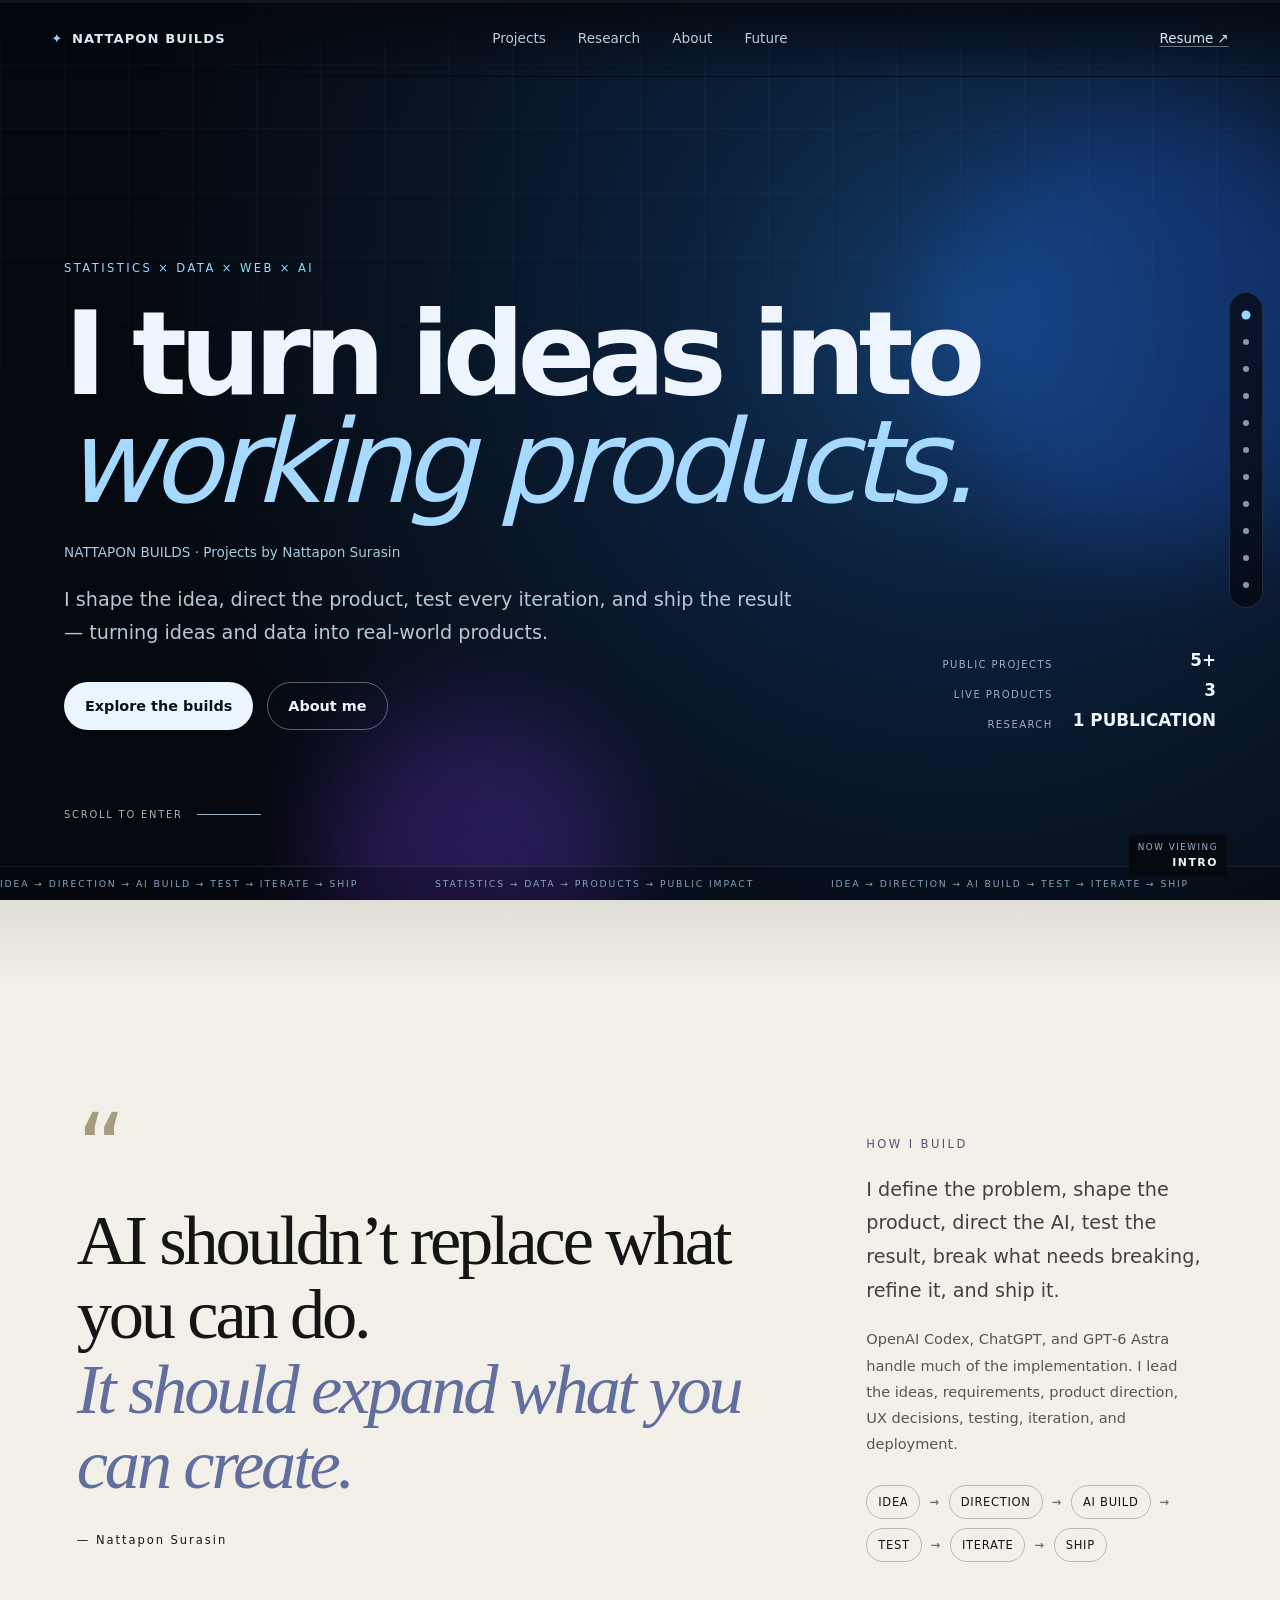
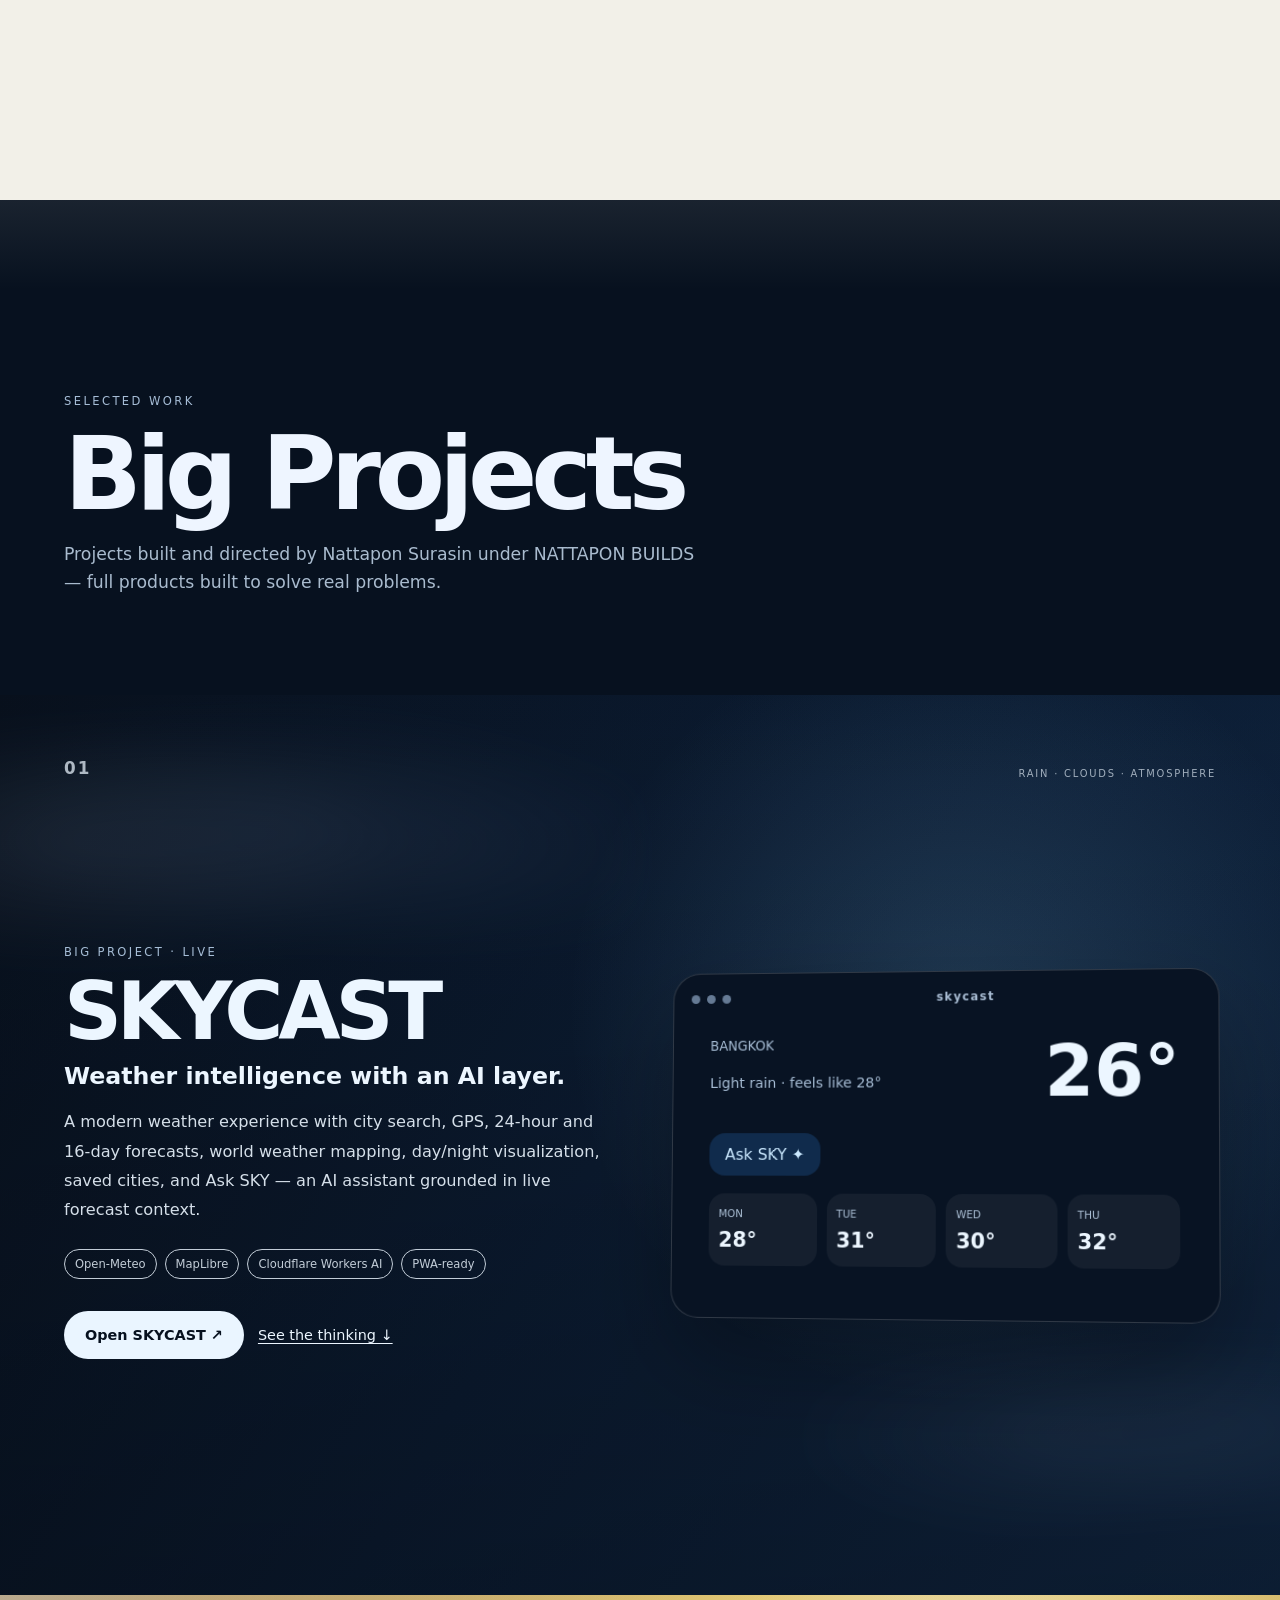
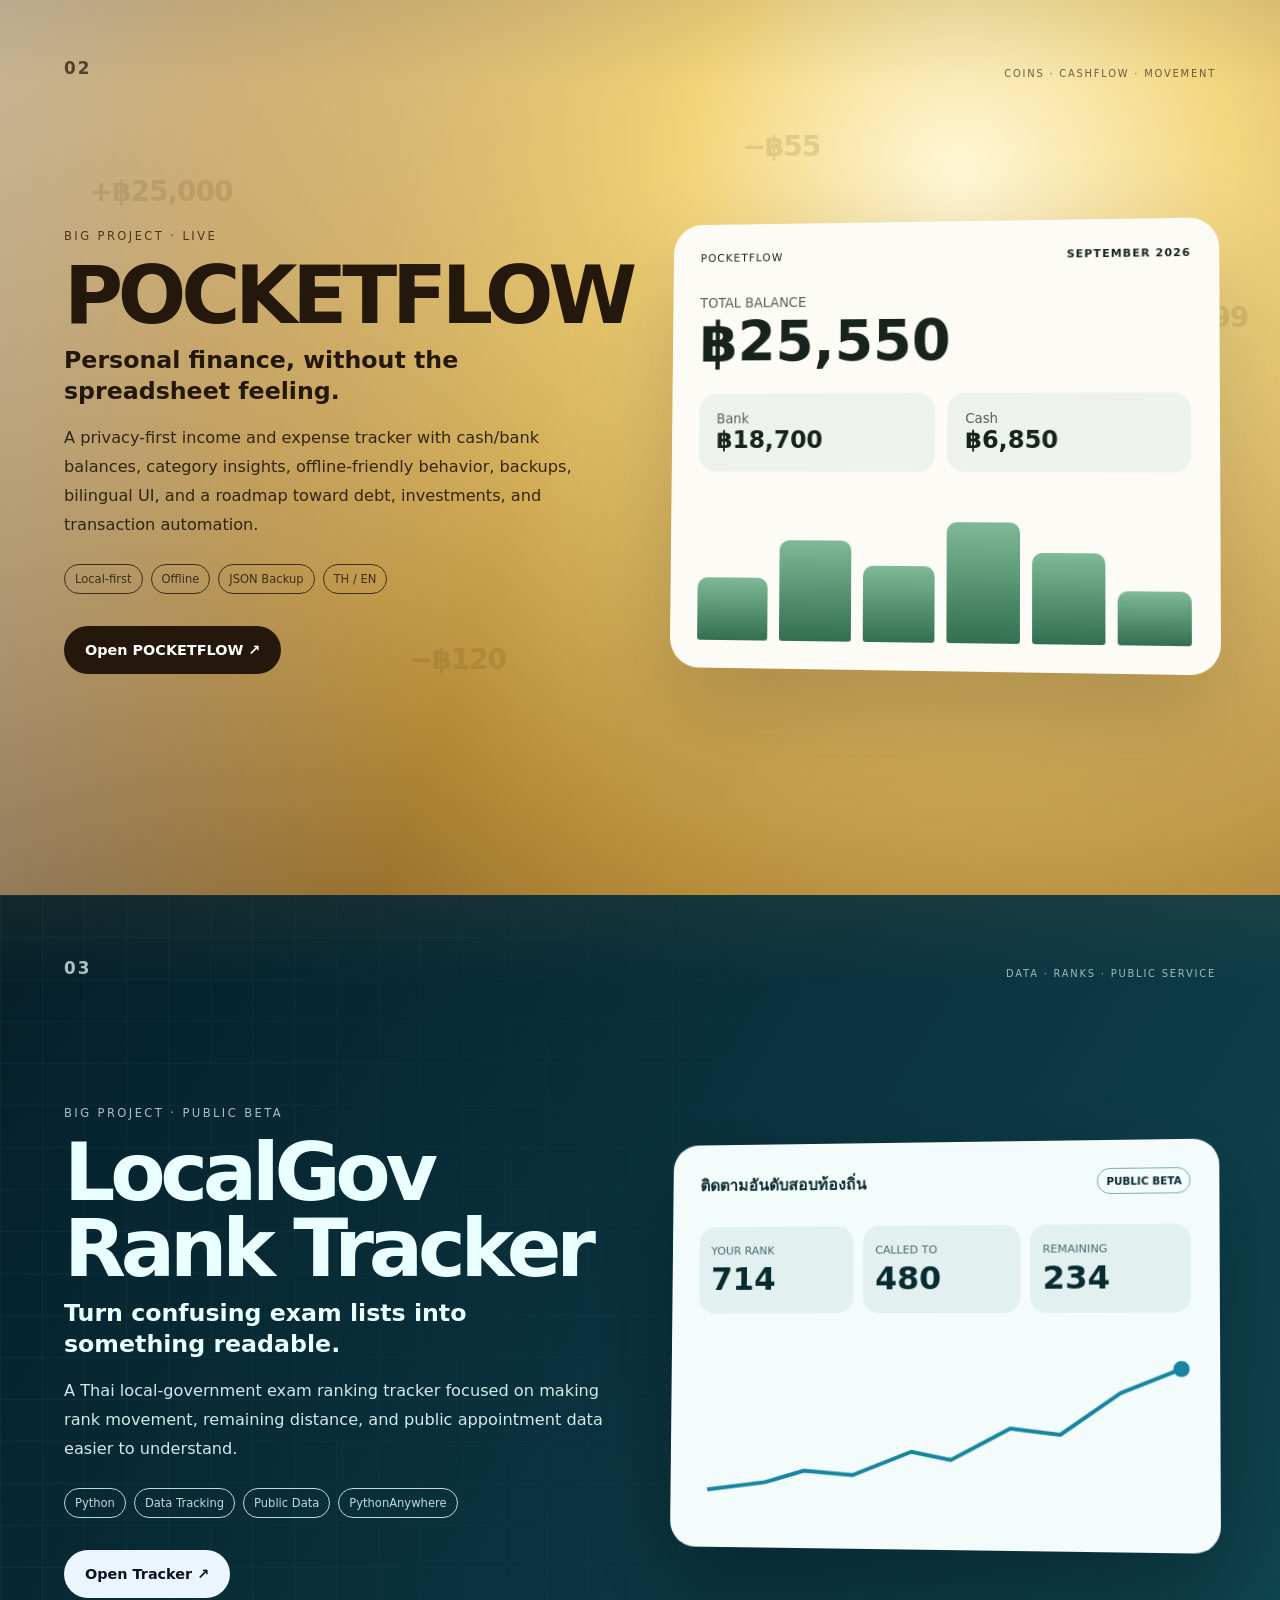
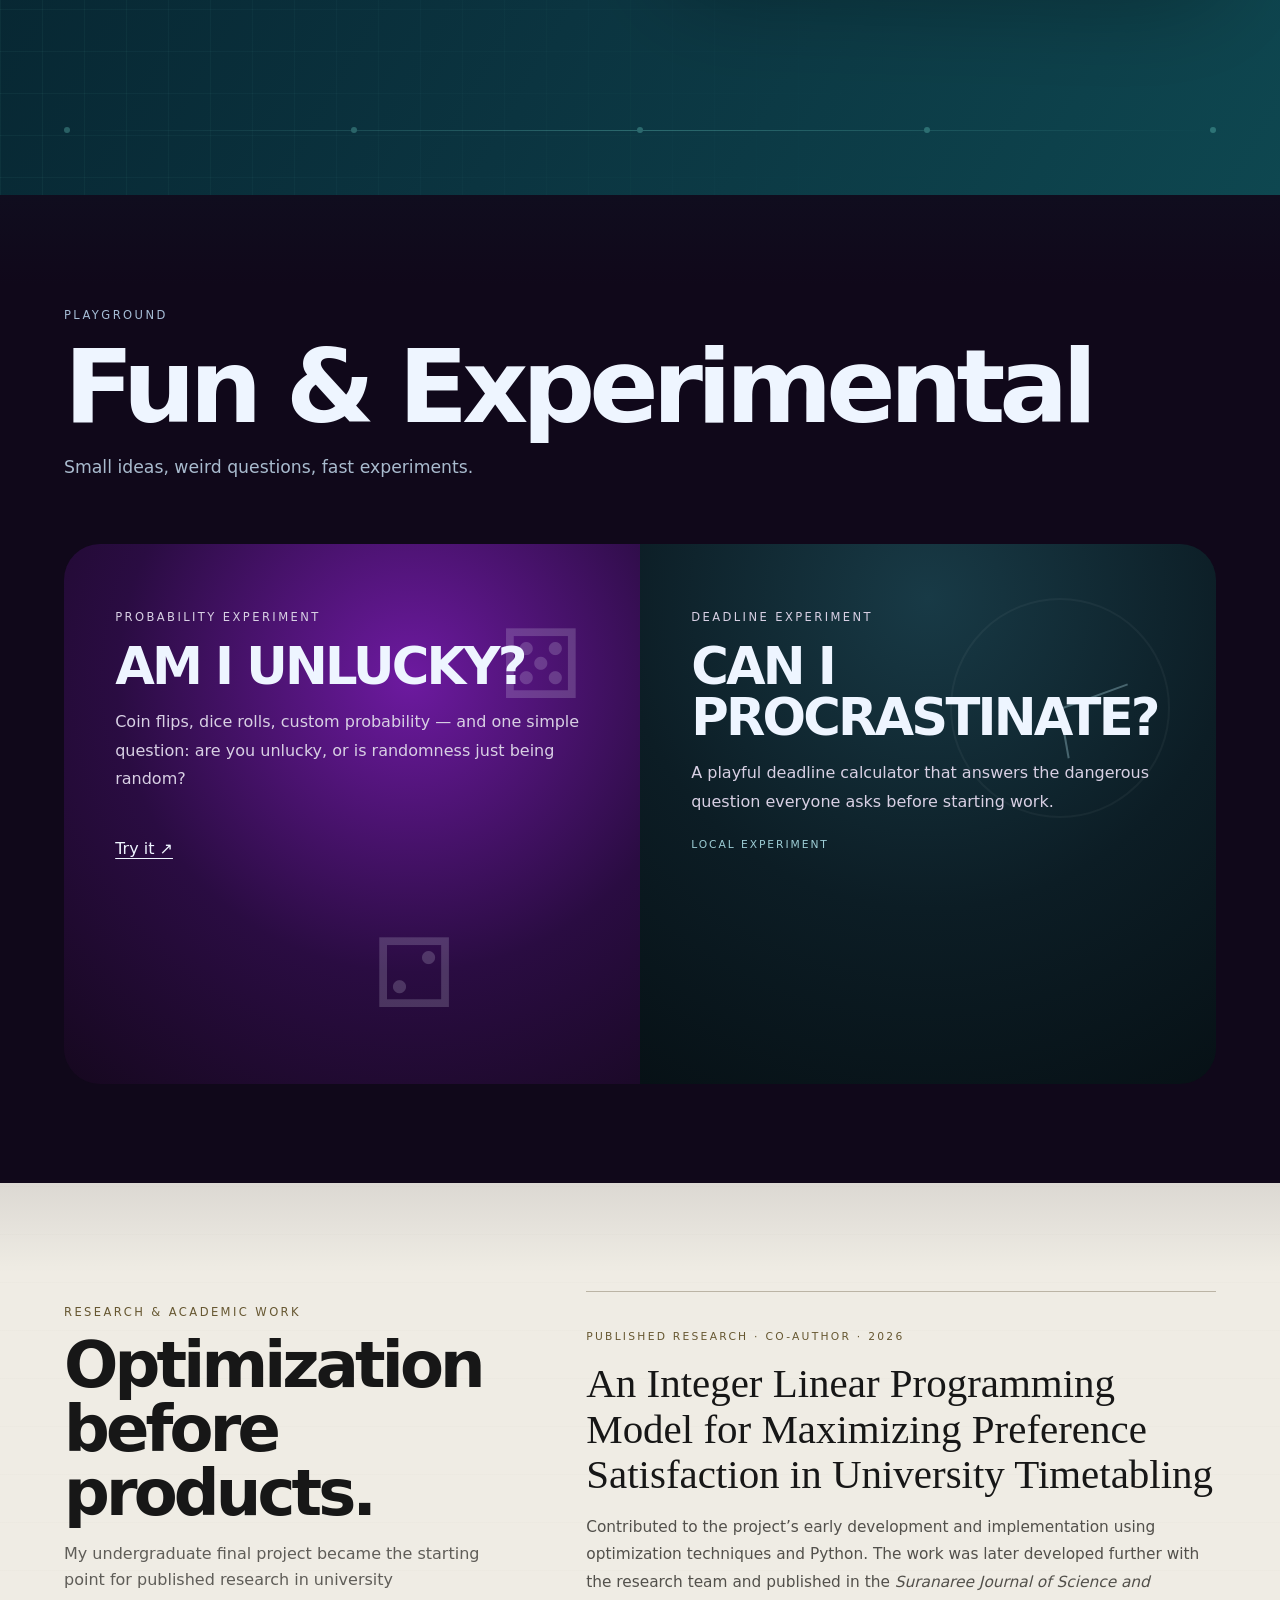
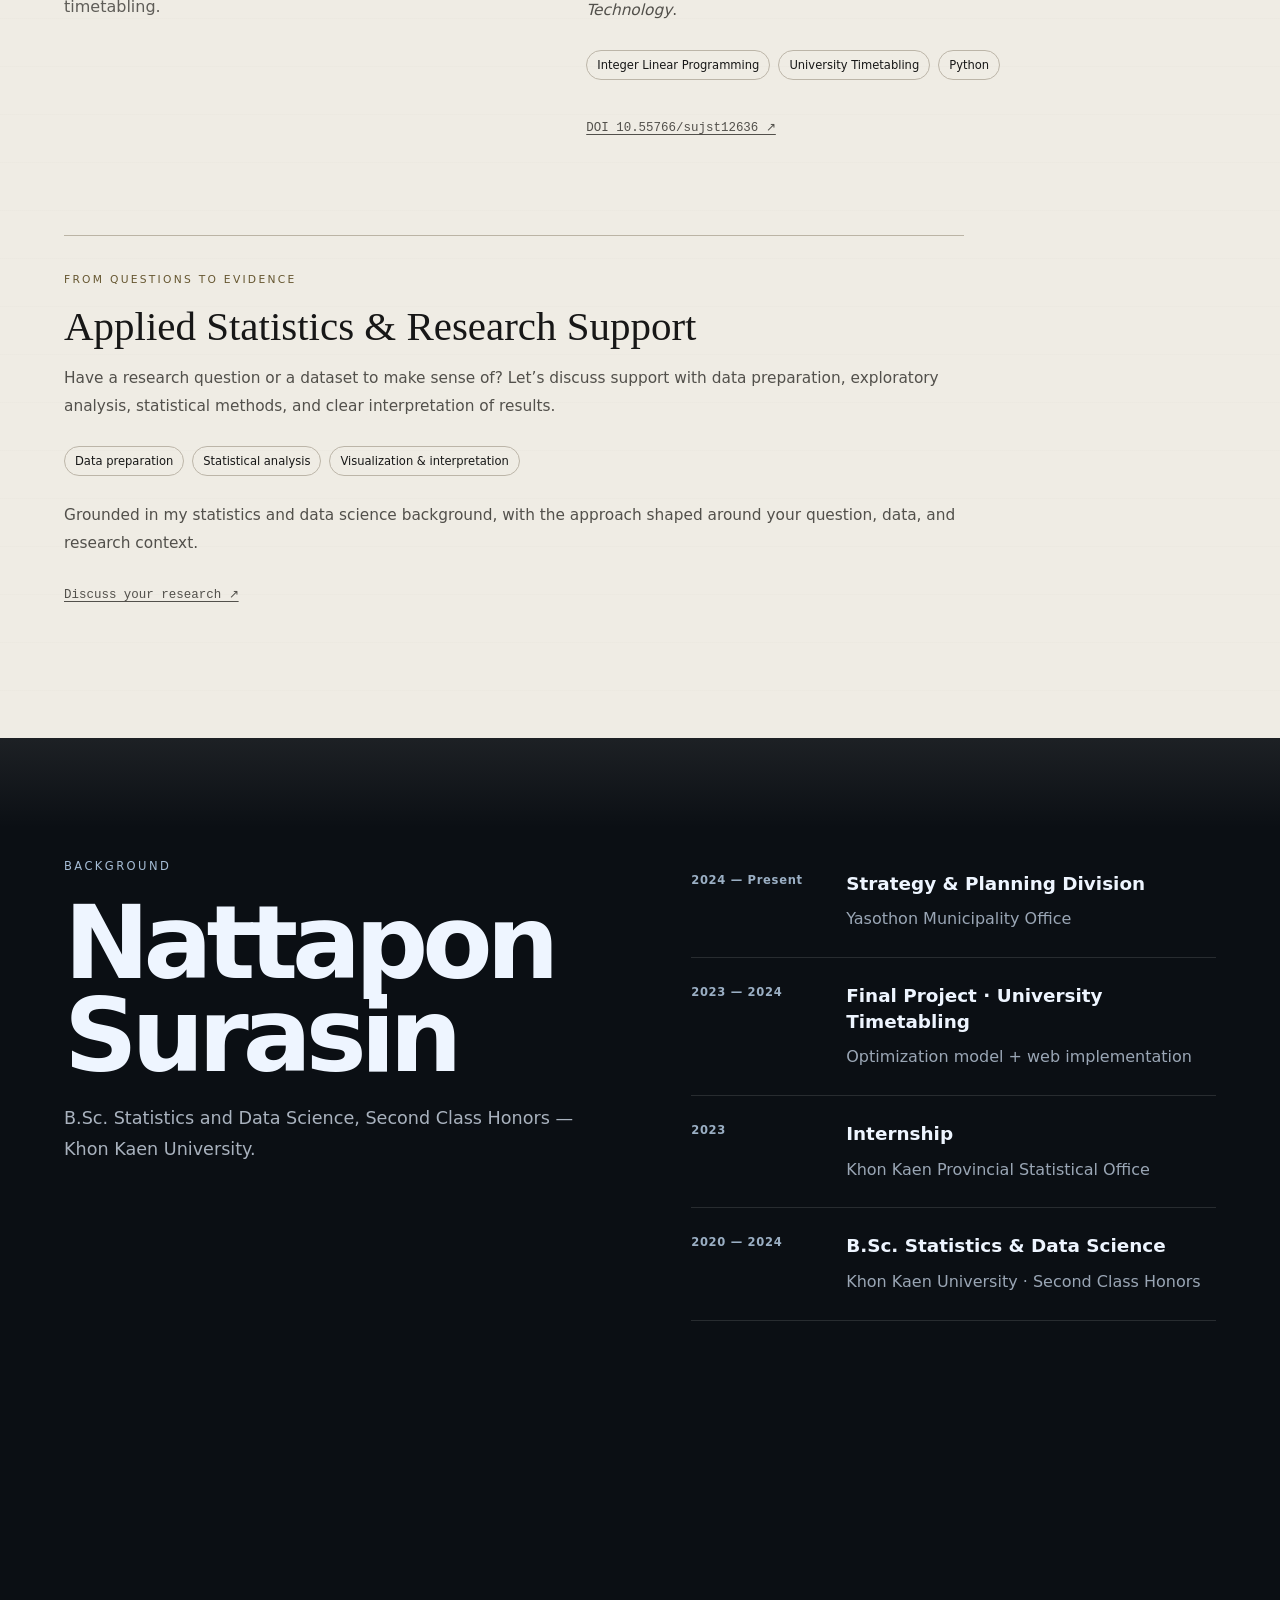
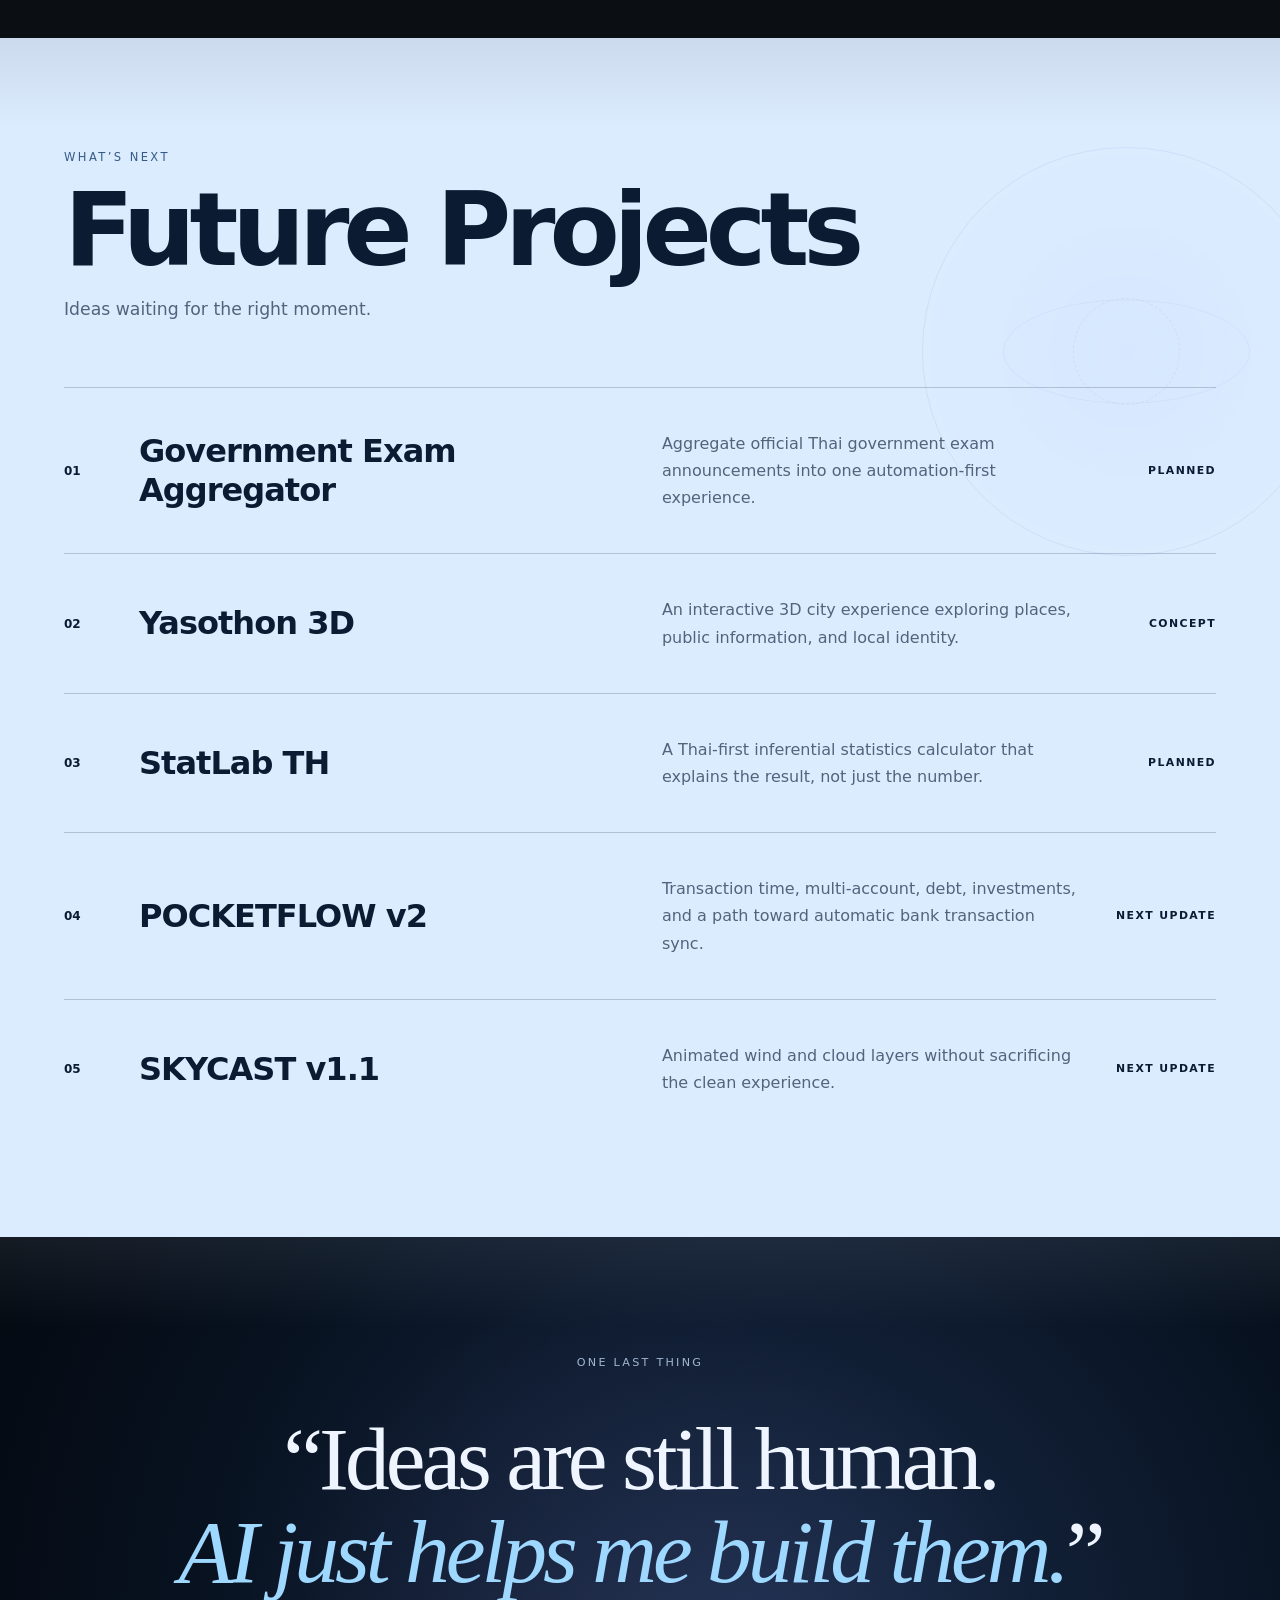
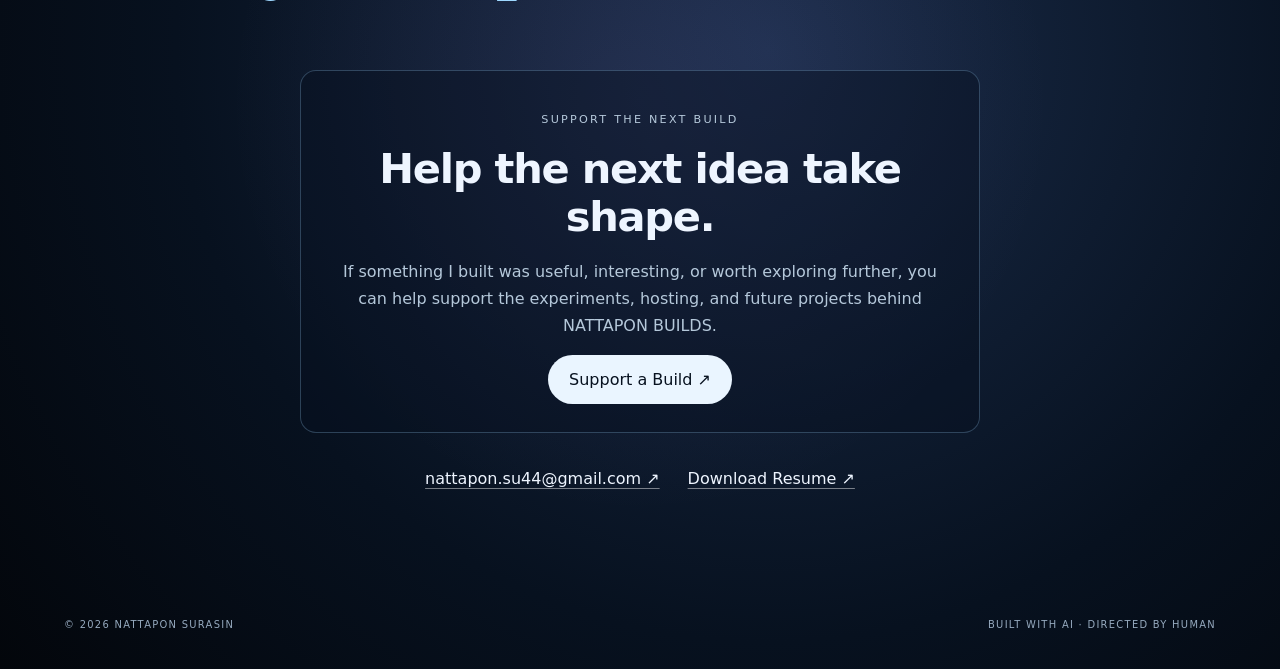
==== commit 3784b401: "feat: complete NATTAPON BUILDS v1.1 support experience" ====
--- a/index.html
+++ b/index.html
@@ -6,8 +6,8 @@
   <meta name="theme-color" content="#07111f" />
   <meta name="color-scheme" content="dark light" />
 
-  <title>Nattapon Surasin Portfolio | Data, AI &amp; Web Projects</title>
-  <meta name="description" content="Portfolio of Nattapon Surasin, featuring statistics, data science, AI-assisted development, web products, public-sector tools, research, and experiments." />
+  <title>Nattapon Surasin | NATTAPON BUILDS — Statistics, Data &amp; Web Projects</title>
+  <meta name="description" content="NATTAPON BUILDS is the portfolio of Nattapon Surasin: statistics, data, AI-assisted web projects, applied statistics and research support, and experiments." />
   <meta name="author" content="Nattapon Surasin" />
   <meta name="robots" content="index, follow, max-image-preview:large, max-snippet:-1, max-video-preview:-1" />
   <link rel="canonical" href="https://nattapon-builds.pages.dev/" />
@@ -15,8 +15,8 @@
   <meta property="og:type" content="website" />
   <meta property="og:locale" content="en_US" />
   <meta property="og:site_name" content="NATTAPON BUILDS" />
-  <meta property="og:title" content="NATTAPON BUILDS — Nattapon Surasin" />
-  <meta property="og:description" content="Statistics, data, AI-assisted development, web products, research, and experiments — built and directed by Nattapon Surasin." />
+  <meta property="og:title" content="Nattapon Surasin | NATTAPON BUILDS — Statistics, Data &amp; Web Projects" />
+  <meta property="og:description" content="NATTAPON BUILDS is the portfolio of Nattapon Surasin: statistics, data, AI-assisted web projects, applied statistics and research support, and experiments." />
   <meta property="og:url" content="https://nattapon-builds.pages.dev/" />
   <meta property="og:image" content="https://nattapon-builds.pages.dev/assets/og-cover.png" />
   <meta property="og:image:secure_url" content="https://nattapon-builds.pages.dev/assets/og-cover.png" />
@@ -33,7 +33,7 @@
 
   <link rel="icon" type="image/svg+xml" href="assets/favicon.svg" />
   <link rel="apple-touch-icon" sizes="180x180" href="assets/apple-touch-icon.png" />
-  <link rel="stylesheet" href="style.css?v=2.3" />
+  <link rel="stylesheet" href="style.css?v=2.5" />
 
   <script type="application/ld+json">
 {
@@ -44,17 +44,31 @@
       "@id": "https://nattapon-builds.pages.dev/#website",
       "url": "https://nattapon-builds.pages.dev/",
       "name": "NATTAPON BUILDS",
-      "description": "Portfolio of Nattapon Surasin featuring data, AI-assisted development, web products, public-sector tools, research, and experimental projects.",
+      "description": "NATTAPON BUILDS is the portfolio of Nattapon Surasin: statistics, data, AI-assisted web projects, applied statistics and research support, and experiments.",
       "inLanguage": "en",
       "author": {
         "@id": "https://nattapon-builds.pages.dev/#person"
-      }
+      },
+      "hasPart": [
+        {
+          "@id": "https://skycast-6lx.pages.dev"
+        },
+        {
+          "@id": "https://pocketflow.pages.dev"
+        },
+        {
+          "@id": "https://localgovtracker.pythonanywhere.com"
+        },
+        {
+          "@id": "https://am-i-unlucky.pages.dev"
+        }
+      ]
     },
     {
       "@type": "ProfilePage",
       "@id": "https://nattapon-builds.pages.dev/#profile",
       "url": "https://nattapon-builds.pages.dev/",
-      "name": "Nattapon Surasin Portfolio",
+      "name": "Nattapon Surasin | NATTAPON BUILDS",
       "isPartOf": {
         "@id": "https://nattapon-builds.pages.dev/#website"
       },
@@ -121,6 +135,42 @@
         "Integer Linear Programming",
         "University Timetabling"
       ]
+    },
+    {
+      "@type": "WebApplication",
+      "@id": "https://skycast-6lx.pages.dev",
+      "name": "SKYCAST",
+      "url": "https://skycast-6lx.pages.dev",
+      "creator": {
+        "@id": "https://nattapon-builds.pages.dev/#person"
+      }
+    },
+    {
+      "@type": "WebApplication",
+      "@id": "https://pocketflow.pages.dev",
+      "name": "POCKETFLOW",
+      "url": "https://pocketflow.pages.dev",
+      "creator": {
+        "@id": "https://nattapon-builds.pages.dev/#person"
+      }
+    },
+    {
+      "@type": "WebApplication",
+      "@id": "https://localgovtracker.pythonanywhere.com",
+      "name": "LocalGov Rank Tracker",
+      "url": "https://localgovtracker.pythonanywhere.com",
+      "creator": {
+        "@id": "https://nattapon-builds.pages.dev/#person"
+      }
+    },
+    {
+      "@type": "WebApplication",
+      "@id": "https://am-i-unlucky.pages.dev",
+      "name": "AM I UNLUCKY?",
+      "url": "https://am-i-unlucky.pages.dev",
+      "creator": {
+        "@id": "https://nattapon-builds.pages.dev/#person"
+      }
     }
   ]
 }
@@ -164,6 +214,7 @@
       <div class="hero-copy reveal">
         <p class="eyebrow">STATISTICS × DATA × WEB × AI</p>
         <h1><span>I turn ideas into</span> <em>working products.</em></h1>
+        <p class="hero-attribution">NATTAPON BUILDS · Projects by Nattapon Surasin</p>
         <p class="hero-lead">I shape the idea, direct the product, test every iteration, and ship the result — turning ideas and data into real-world products.</p>
         <div class="hero-actions">
           <a class="btn primary" href="#projects">Explore the builds</a>
@@ -199,7 +250,7 @@
       <div class="section-title reveal">
         <p class="section-kicker">SELECTED WORK</p>
         <h2>Big Projects</h2>
-        <p>Full products built to solve real problems — not just demos.</p>
+        <p>Projects built and directed by Nattapon Surasin under NATTAPON BUILDS — full products built to solve real problems.</p>
       </div>
     </section>
 
@@ -313,6 +364,14 @@
           <p class="doi"><a href="https://doi.org/10.55766/sujst12636" target="_blank" rel="noreferrer">DOI 10.55766/sujst12636 ↗</a></p>
         </article>
       </div>
+      <article class="research-support paper reveal" aria-labelledby="research-support-title">
+        <p class="paper-type">FROM QUESTIONS TO EVIDENCE</p>
+        <h3 id="research-support-title">Applied Statistics &amp; Research Support</h3>
+        <p>Have a research question or a dataset to make sense of? Let’s discuss support with data preparation, exploratory analysis, statistical methods, and clear interpretation of results.</p>
+        <div class="paper-meta"><span>Data preparation</span><span>Statistical analysis</span><span>Visualization &amp; interpretation</span></div>
+        <p>Grounded in my statistics and data science background, with the approach shaped around your question, data, and research context.</p>
+        <p class="doi"><a href="mailto:nattapon.su44@gmail.com">Discuss your research ↗</a></p>
+      </article>
     </section>
 
     <section class="profile full-bleed" id="background" data-scene="profile" data-nav="Background" data-accent="#9cb0c8">
@@ -348,6 +407,12 @@
     <section class="closing full-bleed" id="contact" data-scene="closing" data-nav="Contact" data-accent="#c4b5fd" aria-label="Final thoughts and contact">
       <p class="closing-kicker reveal">ONE LAST THING</p>
       <blockquote class="reveal delay-1">“Ideas are still human.<br><em>AI just helps me build them.</em>”</blockquote>
+      <div class="build-support reveal" aria-labelledby="build-support-title">
+        <p class="closing-kicker">SUPPORT THE NEXT BUILD</p>
+        <h2 id="build-support-title">Help the next idea take shape.</h2>
+        <p>If something I built was useful, interesting, or worth exploring further, you can help support the experiments, hosting, and future projects behind NATTAPON BUILDS.</p>
+        <button class="btn light support-open" id="supportOpen" type="button" aria-haspopup="dialog" aria-controls="supportDialog">Support a Build ↗</button>
+      </div>
       <div class="closing-actions reveal delay-2">
         <a href="mailto:nattapon.su44@gmail.com">nattapon.su44@gmail.com ↗</a>
         <a href="assets/Nattapon-Surasin-Resume.pdf" target="_blank" rel="noreferrer">Download Resume ↗</a>
@@ -356,6 +421,21 @@
     </section>
   </main>
 
-  <script type="module" src="app.js?v=2.2"></script>
+  <dialog class="support-dialog" id="supportDialog" aria-labelledby="support-title" aria-describedby="support-description">
+    <div class="support-panel">
+      <button class="support-close" type="button" aria-label="Close support dialog" autofocus>Close ×</button>
+      <p class="paper-type">SUPPORT THE NEXT BUILD</p>
+      <h2 id="support-title">Support future experiments.</h2>
+      <p id="support-description">If something here helped you, you can support the next build directly.</p>
+      <figure class="support-qr">
+        <img src="assets/support/promptpay-qr.png" alt="PromptPay QR code for supporting NATTAPON BUILDS" />
+        <figcaption>Scan with a supported Thai banking app</figcaption>
+      </figure>
+      <p class="paper-type">YOUR SUPPORT HELPS WITH</p>
+      <ul><li>Hosting and infrastructure</li><li>Experiments and prototypes</li><li>Future public projects</li></ul>
+      <p class="support-thanks">Thank you for helping the next idea get built.</p>
+    </div>
+  </dialog>
+  <script type="module" src="app.js?v=2.3"></script>
 </body>
 </html>
--- a/style.css
+++ b/style.css
@@ -477,3 +477,32 @@
   .hero-orb, .btn, .text-btn, .fun-project a, .closing-actions a { translate: none !important; }
   .timeline div::before { transform: none; }
 }
+
+/* v1.1 additions reuse the research and closing chapter surfaces. */
+.hero-attribution { max-width: 42rem; color: #a9c9df; font-size: .85rem; line-height: 1.6; }
+.research-support { position: relative; z-index: 4; max-width: 900px; margin-top: clamp(48px,8vh,96px); }
+.research-support h3 { font-size: clamp(1.8rem,3.2vw,3rem); }
+.build-support { position: relative; z-index: 4; width: 100%; max-width: 680px; margin: 40px auto 0; padding: 28px clamp(16px,4vw,36px); border: 1px solid rgba(158,216,255,.25); border-radius: 16px; background: rgba(7,17,31,.45); }
+.build-support h2 { margin: .4em 0; font-size: clamp(1.6rem,4vw,2.6rem); line-height: 1.15; letter-spacing: -.03em; }
+.build-support > p { color: #b5c8da; line-height: 1.7; }
+
+/* Static QR support, using the research chapter's quiet cream surface. */
+.support-open { font: inherit; cursor: pointer; }
+.support-dialog { --focus-color: #665020; width: min(560px,calc(100% - 24px)); max-height: calc(100dvh - 24px); padding: 0; border: 1px solid #bbb4a5; border-radius: 16px; background: #efece4; color: #171717; overflow-y: auto; overscroll-behavior: contain; }
+.support-dialog::backdrop { background: rgba(3,6,11,.78); }
+.support-panel { padding: clamp(20px,5vw,36px); }
+.support-close { display: block; margin: -8px -8px 12px auto; min-height: 44px; padding: 8px 12px; border: 1px solid #bbb4a5; border-radius: 8px; background: #efece4; color: #171717; font: inherit; cursor: pointer; position: sticky; top: 8px; z-index: 1; }
+.support-dialog .paper-type { color: #665731; font-size: .67rem; letter-spacing: .13em; }
+.support-dialog h2 { margin: .4em 0; font-family: Georgia,serif; font-weight: 400; font-size: clamp(1.9rem,5vw,2.7rem); line-height: 1.12; }
+.support-dialog p, .support-dialog li { line-height: 1.65; }
+.support-dialog ul { padding-left: 20px; color: #52504b; }
+.support-qr { margin: 24px 0; text-align: center; }
+.support-qr img { display: block; width: min(100%,300px); height: auto; margin: 0 auto; background: white; }
+.support-qr figcaption { margin-top: 12px; font-size: .8rem; line-height: 1.5; color: #52504b; }
+.support-thanks { border-top: 1px solid #bbb4a5; padding-top: 16px; margin-bottom: 0; }
+@media (min-width: 901px) {
+  .support-dialog { width: min(92vw,780px); }
+  .support-panel { padding: 40px; }
+  .support-qr { margin: 28px 0; }
+  .support-qr img { width: min(100%,320px); }
+}
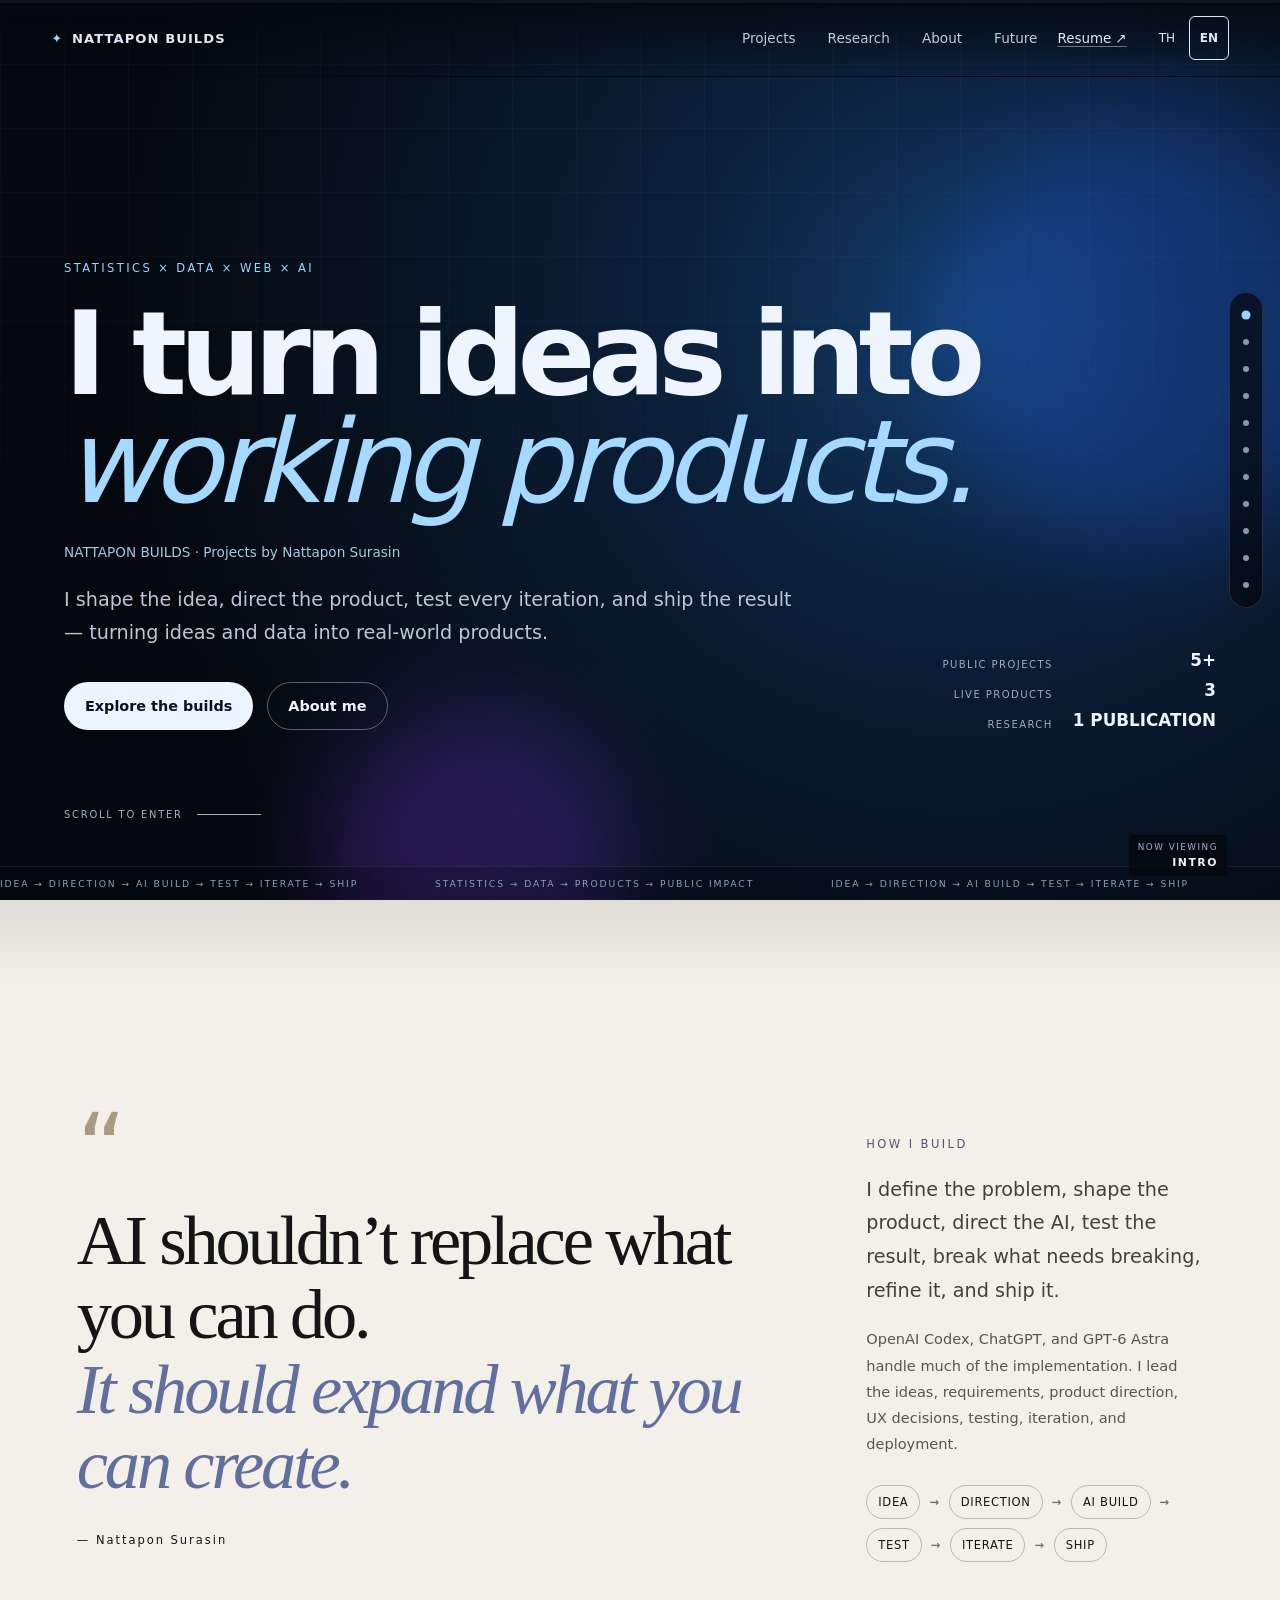
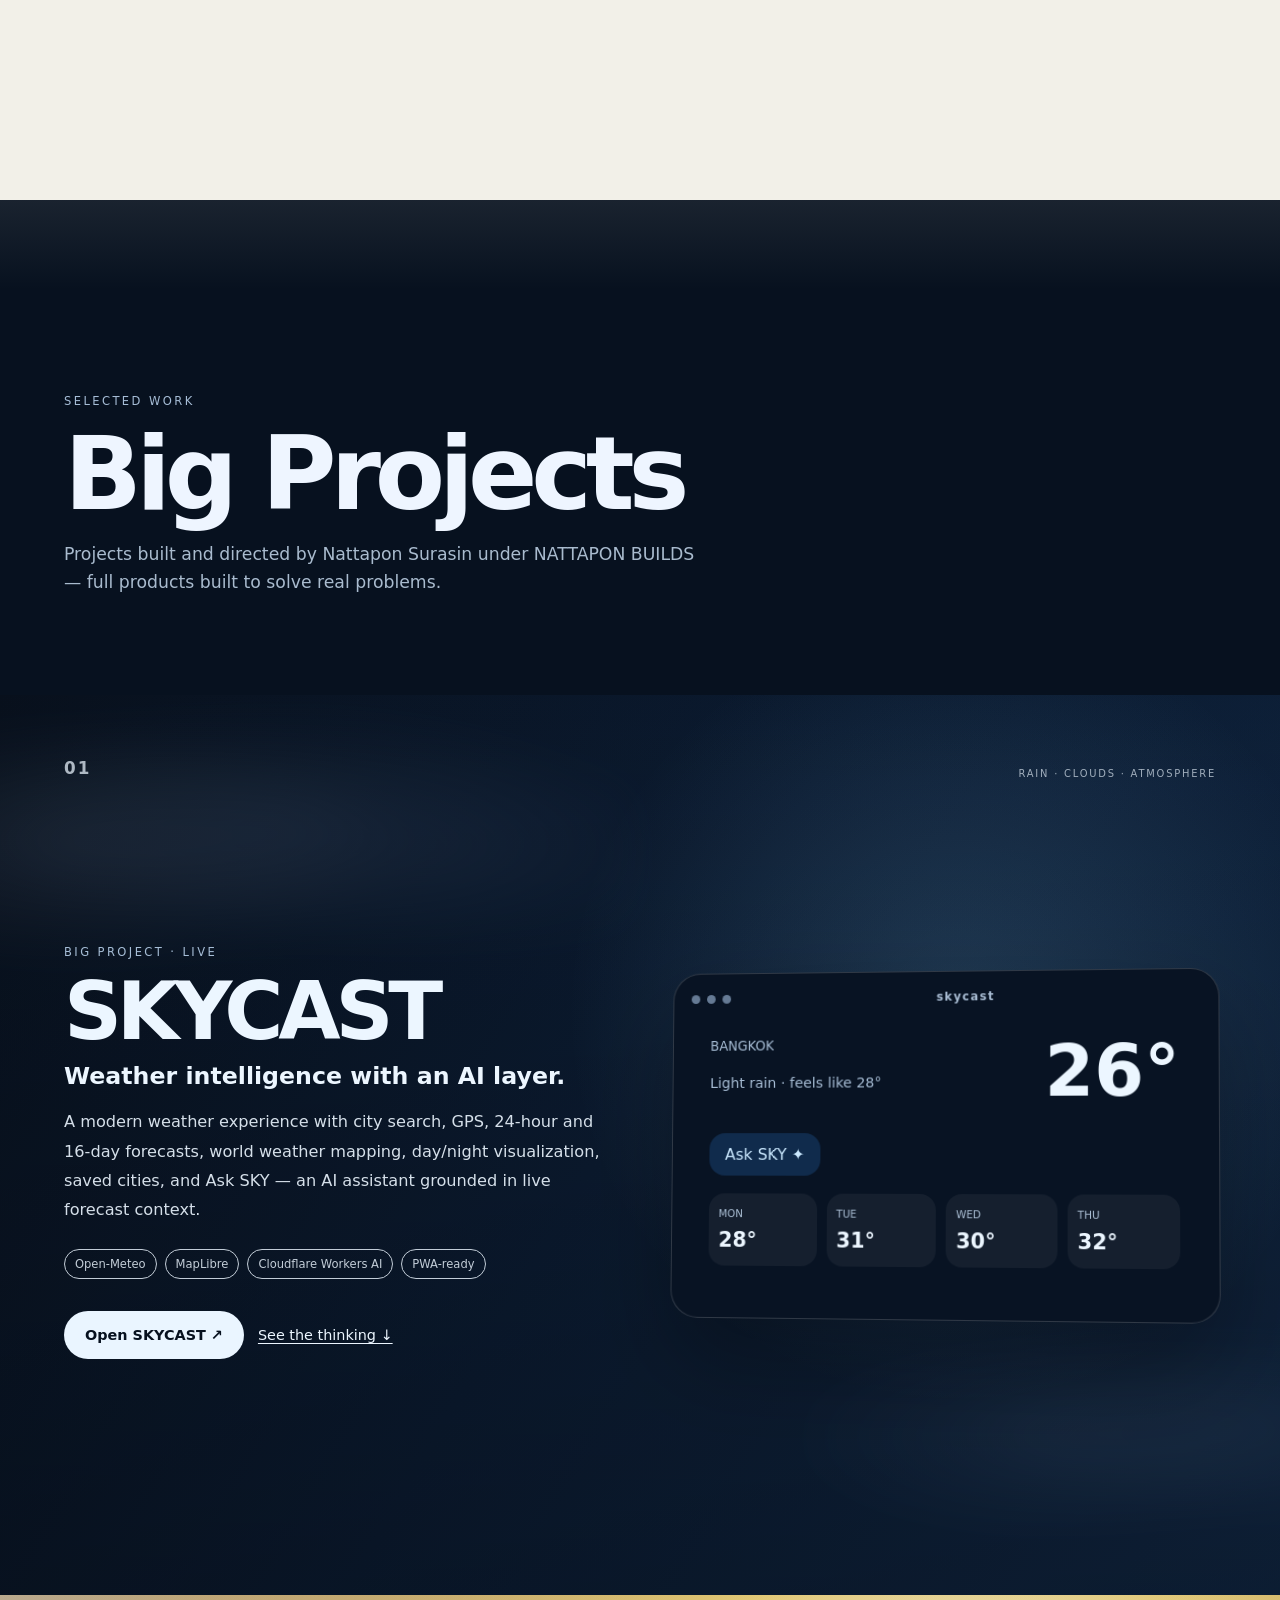
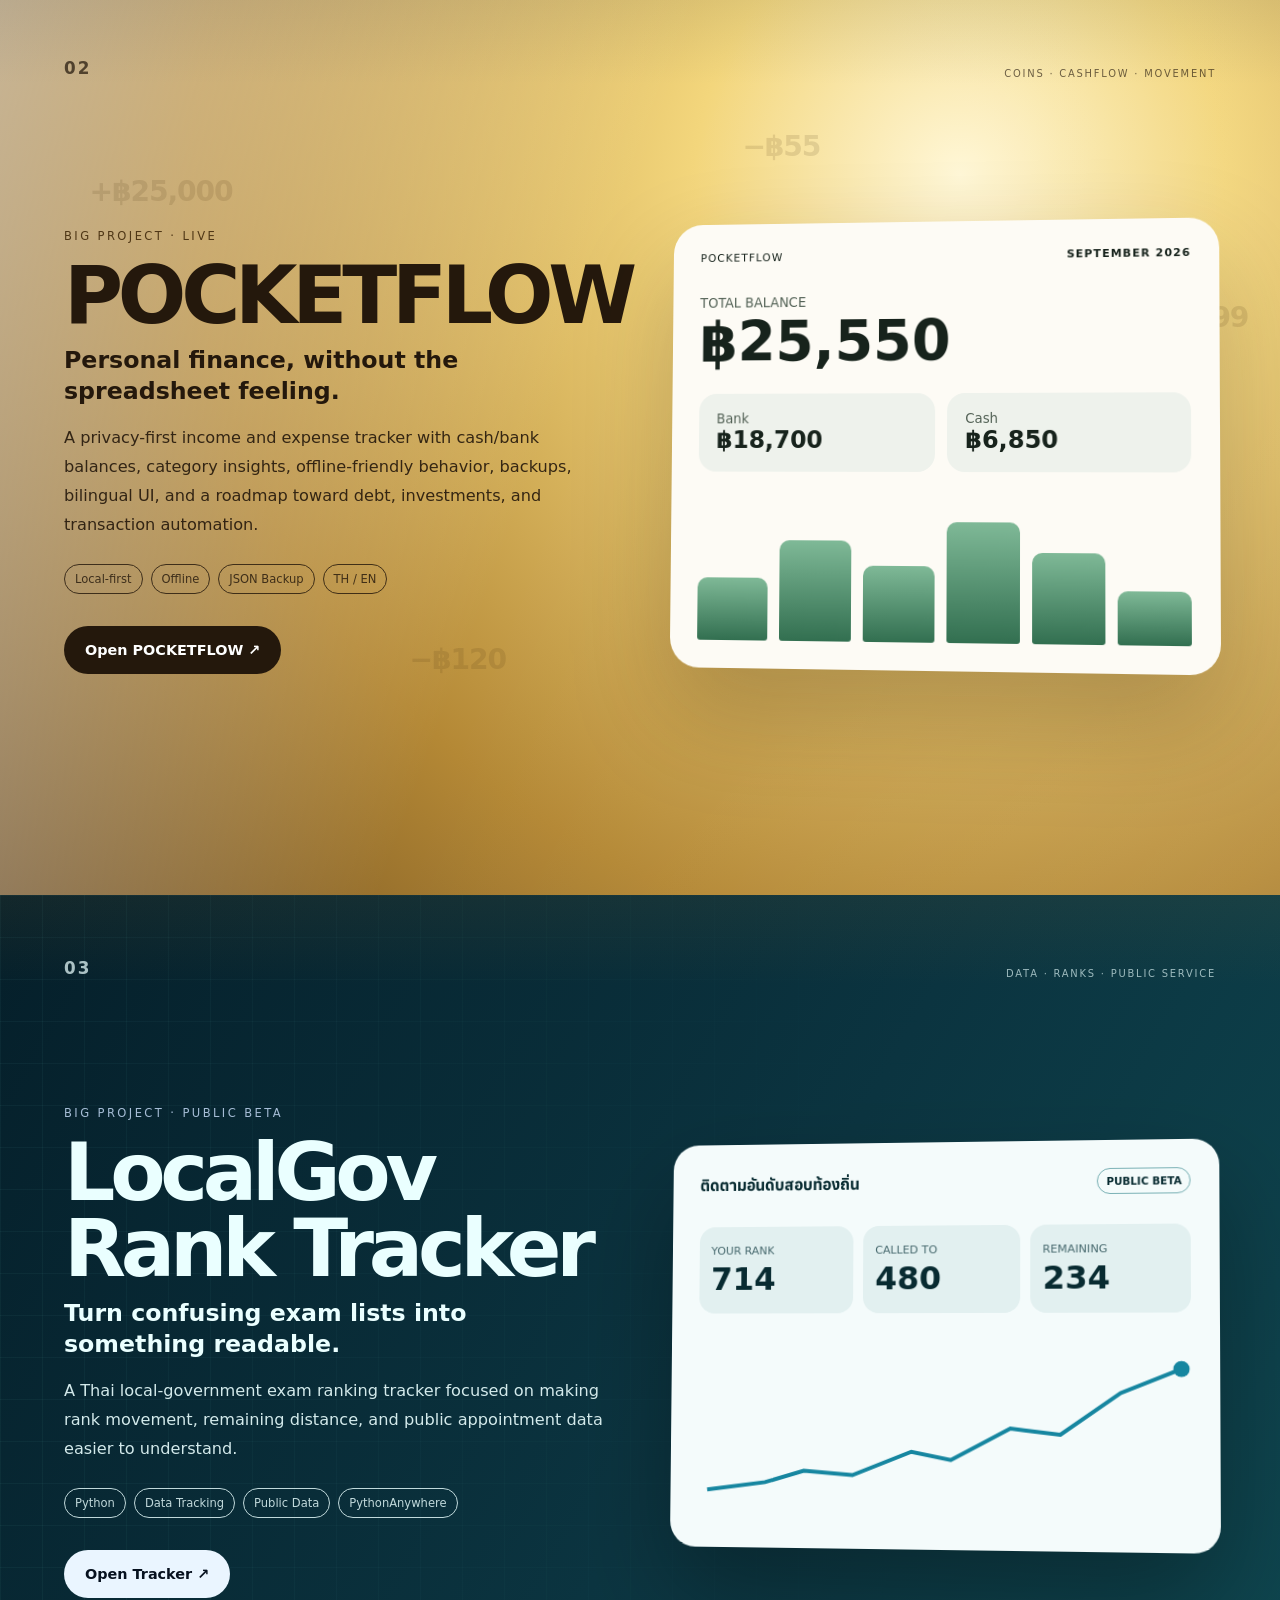
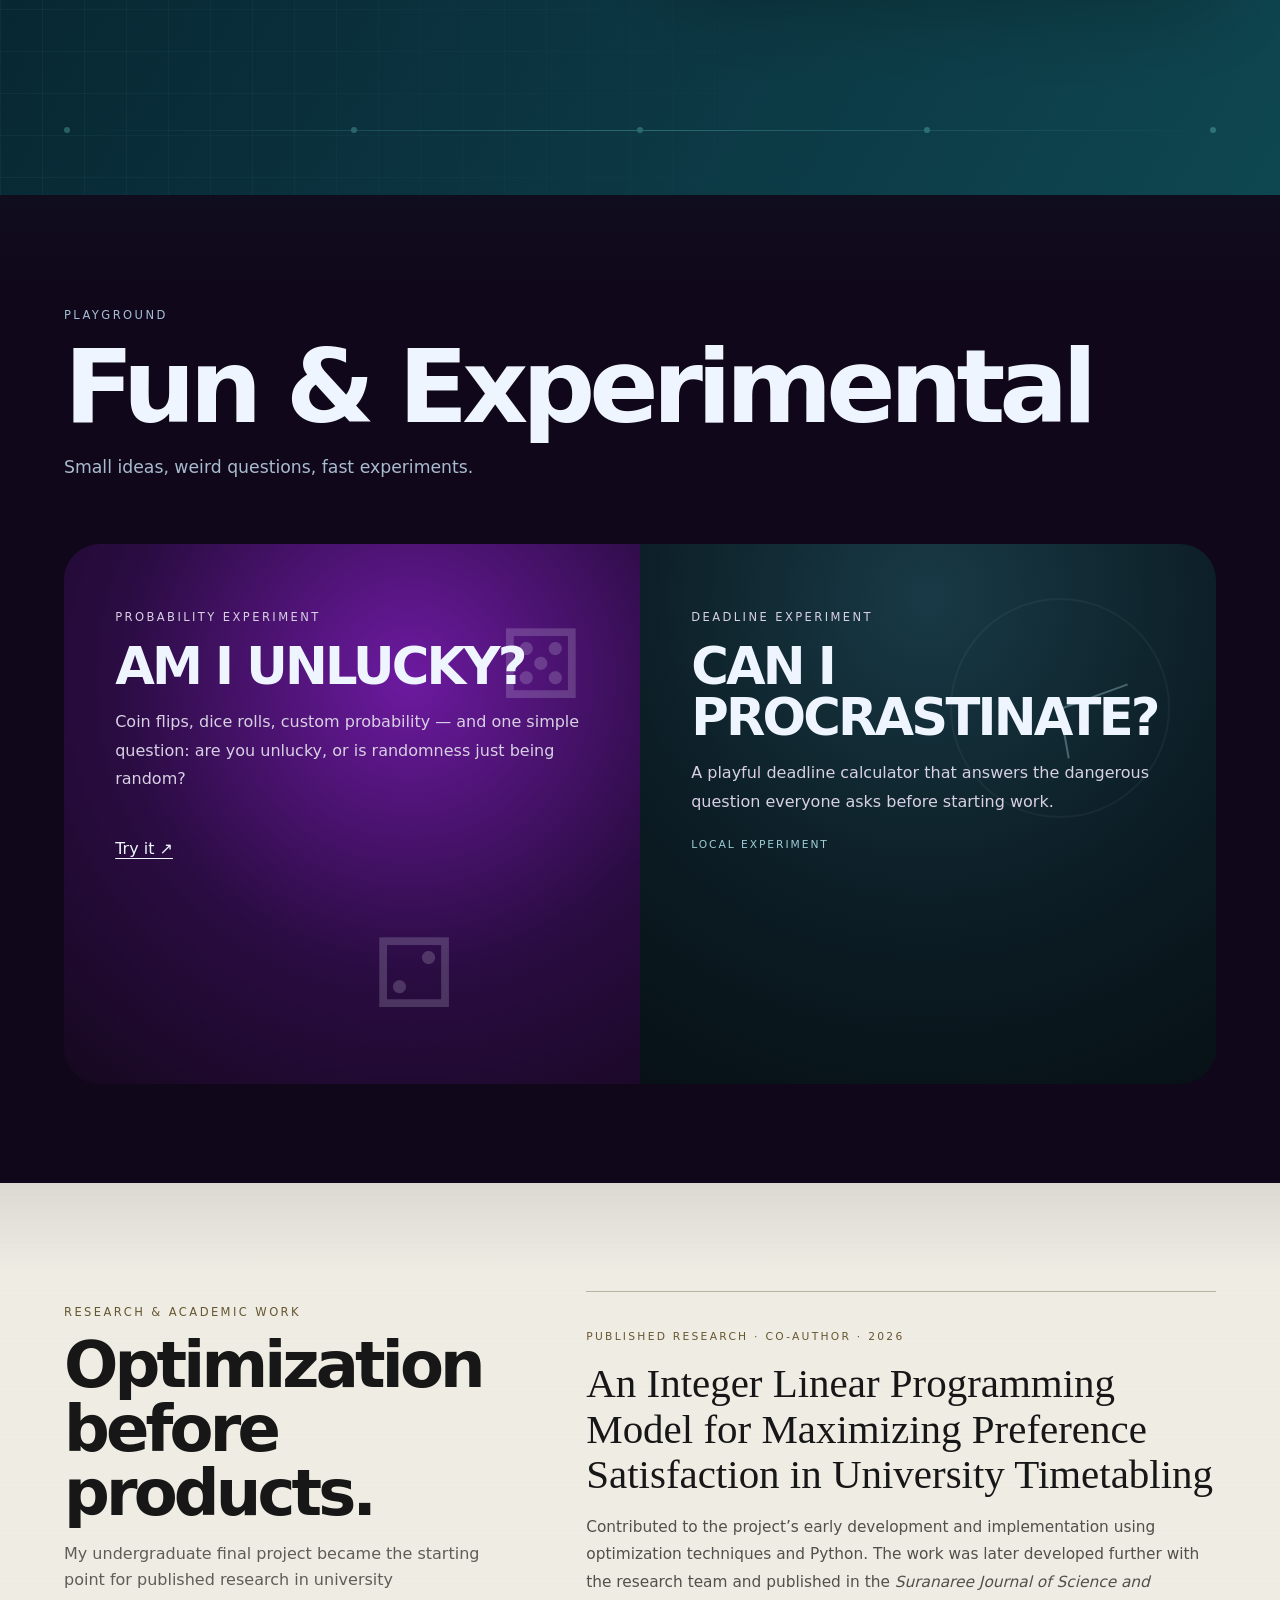
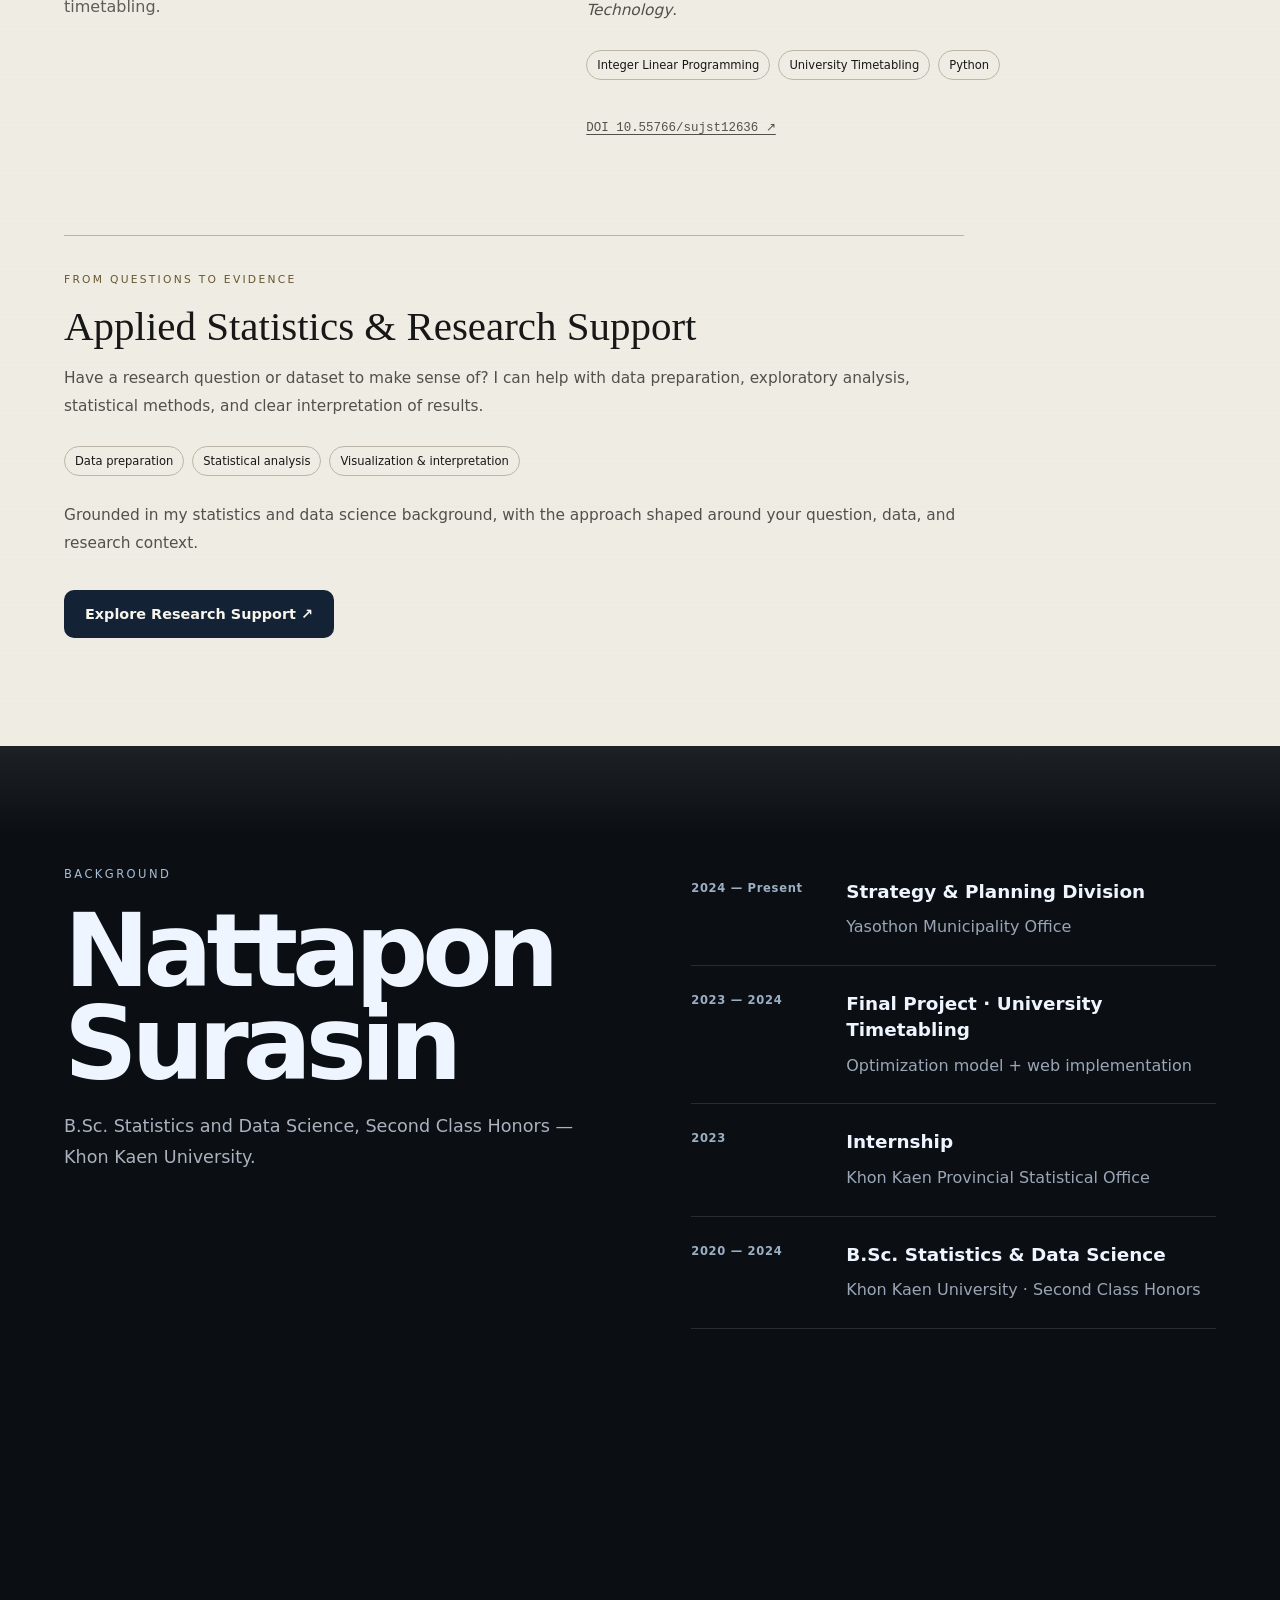
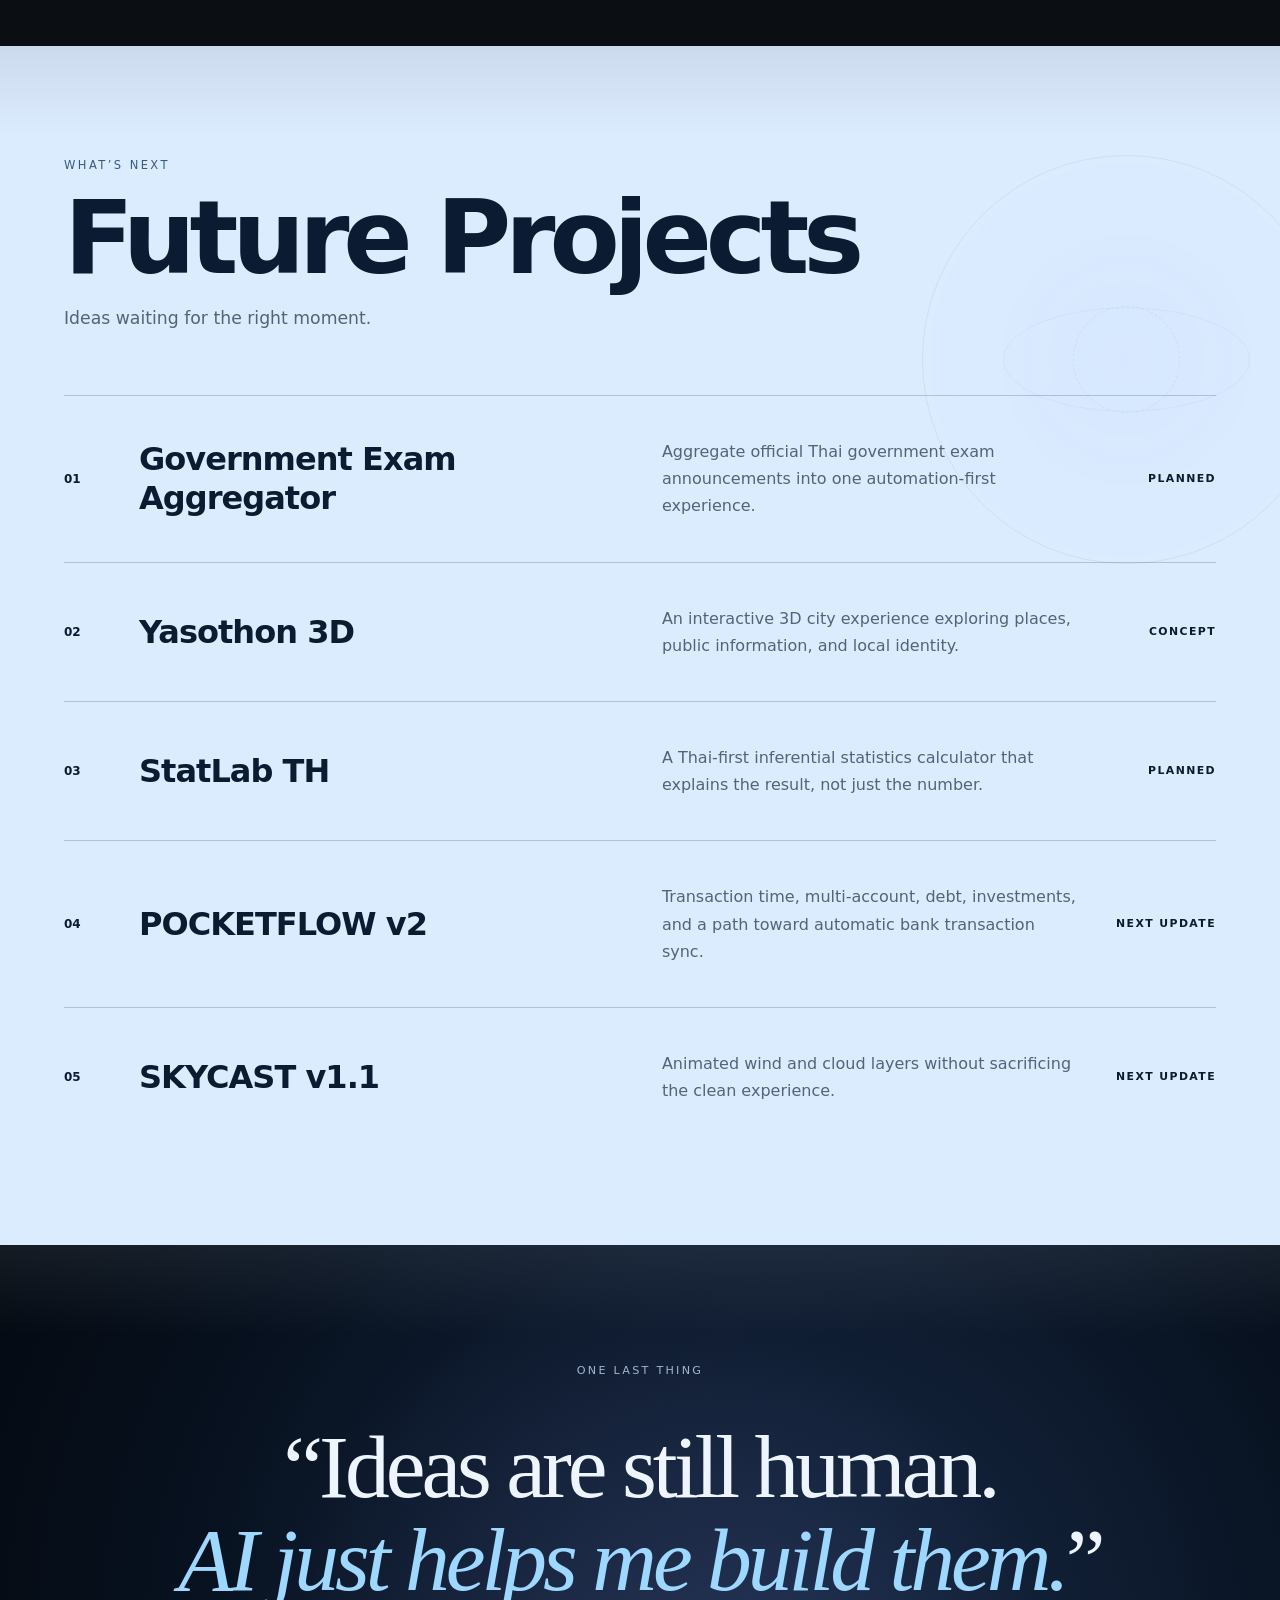
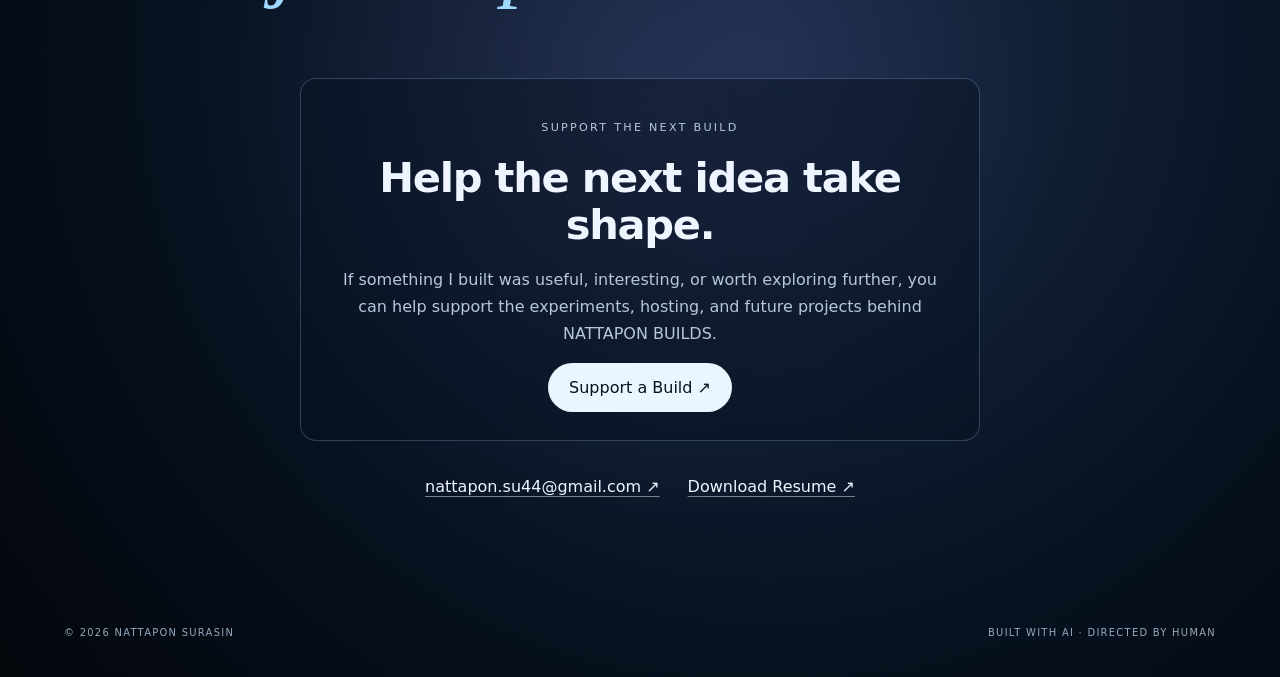
==== commit 865e0c06: "feat: launch NATTAPON BUILDS v1.1 Launch the NATTAPON BUILDS v1.1 portfolio update with full TH/EN s" ====
--- a/index.html
+++ b/index.html
@@ -33,7 +33,7 @@
 
   <link rel="icon" type="image/svg+xml" href="assets/favicon.svg" />
   <link rel="apple-touch-icon" sizes="180x180" href="assets/apple-touch-icon.png" />
-  <link rel="stylesheet" href="style.css?v=2.5" />
+  <link rel="stylesheet" href="style.css?v=2.6" />
 
   <script type="application/ld+json">
 {
@@ -193,6 +193,10 @@
       <a href="#future">Future</a>
     </nav>
     <a class="resume-link" href="assets/Nattapon-Surasin-Resume.pdf" target="_blank" rel="noreferrer">Resume ↗</a>
+    <div class="language-switch" role="group" aria-label="Choose language">
+      <button type="button" data-language="th" lang="th" aria-label="ภาษาไทย" aria-pressed="false">TH</button>
+      <button type="button" data-language="en" lang="en" aria-label="English" aria-pressed="true">EN</button>
+    </div>
     <details class="mobile-nav">
       <summary>Chapters <span aria-hidden="true">+</span></summary>
       <nav aria-label="Mobile chapters">
@@ -367,10 +371,10 @@
       <article class="research-support paper reveal" aria-labelledby="research-support-title">
         <p class="paper-type">FROM QUESTIONS TO EVIDENCE</p>
         <h3 id="research-support-title">Applied Statistics &amp; Research Support</h3>
-        <p>Have a research question or a dataset to make sense of? Let’s discuss support with data preparation, exploratory analysis, statistical methods, and clear interpretation of results.</p>
+        <p>Have a research question or dataset to make sense of? I can help with data preparation, exploratory analysis, statistical methods, and clear interpretation of results.</p>
         <div class="paper-meta"><span>Data preparation</span><span>Statistical analysis</span><span>Visualization &amp; interpretation</span></div>
         <p>Grounded in my statistics and data science background, with the approach shaped around your question, data, and research context.</p>
-        <p class="doi"><a href="mailto:nattapon.su44@gmail.com">Discuss your research ↗</a></p>
+        <div class="project-actions"><a class="btn research-service-cta" href="/research-support/">Explore Research Support ↗</a></div>
       </article>
     </section>
 
@@ -425,17 +429,42 @@
     <div class="support-panel">
       <button class="support-close" type="button" aria-label="Close support dialog" autofocus>Close ×</button>
       <p class="paper-type">SUPPORT THE NEXT BUILD</p>
-      <h2 id="support-title">Support future experiments.</h2>
-      <p id="support-description">If something here helped you, you can support the next build directly.</p>
-      <figure class="support-qr">
-        <img src="assets/support/promptpay-qr.png" alt="PromptPay QR code for supporting NATTAPON BUILDS" />
-        <figcaption>Scan with a supported Thai banking app</figcaption>
-      </figure>
-      <p class="paper-type">YOUR SUPPORT HELPS WITH</p>
-      <ul><li>Hosting and infrastructure</li><li>Experiments and prototypes</li><li>Future public projects</li></ul>
-      <p class="support-thanks">Thank you for helping the next idea get built.</p>
+      <h2 id="support-title">Fuel the next build.</h2>
+      <p id="support-description">If something I built was useful, interesting, or worth exploring further, you can help keep the next experiment moving.</p>
+      <div class="coffee-tiers" role="group" aria-label="Choose a coffee support tier">
+        <button type="button" class="coffee-tier" data-coffee="50" aria-pressed="true"><svg viewBox="0 0 50 52" fill="none" stroke="currentColor" stroke-width="1.4" stroke-linecap="round" stroke-linejoin="round" aria-hidden="true" focusable="false"><g class="coffee-cup" style="--cup-delay:0ms" transform="translate(14 21)"><path d="M1 0h15v9a6 6 0 0 1-6 6H7a6 6 0 0 1-6-6Z"/><path d="M16 2h2a4 4 0 0 1 0 8h-2M0 17h18"/><path class="coffee-steam" d="M5-3c-3-3 3-4 0-7m6 7c-3-3 3-4 0-7"/></g></svg><span class="coffee-tier-label">1 COFFEE</span><strong>฿50</strong></button>
+        <button type="button" class="coffee-tier" data-coffee="100" aria-pressed="false"><svg viewBox="0 0 50 52" fill="none" stroke="currentColor" stroke-width="1.4" stroke-linecap="round" stroke-linejoin="round" aria-hidden="true" focusable="false"><g class="coffee-cup" style="--cup-delay:0ms" transform="translate(2 21)"><path d="M1 0h15v9a6 6 0 0 1-6 6H7a6 6 0 0 1-6-6Z"/><path d="M16 2h2a4 4 0 0 1 0 8h-2M0 17h18"/><path class="coffee-steam" d="M5-3c-3-3 3-4 0-7m6 7c-3-3 3-4 0-7"/></g><g class="coffee-cup" style="--cup-delay:65ms" transform="translate(26 21)"><path d="M1 0h15v9a6 6 0 0 1-6 6H7a6 6 0 0 1-6-6Z"/><path d="M16 2h2a4 4 0 0 1 0 8h-2M0 17h18"/><path class="coffee-steam" d="M5-3c-3-3 3-4 0-7m6 7c-3-3 3-4 0-7"/></g></svg><span class="coffee-tier-label">2 COFFEES</span><strong>฿100</strong></button>
+        <button type="button" class="coffee-tier" data-coffee="200" aria-pressed="false"><svg viewBox="0 0 50 52" fill="none" stroke="currentColor" stroke-width="1.4" stroke-linecap="round" stroke-linejoin="round" aria-hidden="true" focusable="false"><g class="coffee-cup" style="--cup-delay:0ms" transform="translate(2 13)"><path d="M1 0h15v9a6 6 0 0 1-6 6H7a6 6 0 0 1-6-6Z"/><path d="M16 2h2a4 4 0 0 1 0 8h-2M0 17h18"/><path class="coffee-steam" d="M5-3c-3-3 3-4 0-7m6 7c-3-3 3-4 0-7"/></g><g class="coffee-cup" style="--cup-delay:65ms" transform="translate(26 13)"><path d="M1 0h15v9a6 6 0 0 1-6 6H7a6 6 0 0 1-6-6Z"/><path d="M16 2h2a4 4 0 0 1 0 8h-2M0 17h18"/><path class="coffee-steam" d="M5-3c-3-3 3-4 0-7m6 7c-3-3 3-4 0-7"/></g><g class="coffee-cup" style="--cup-delay:130ms" transform="translate(2 32)"><path d="M1 0h15v9a6 6 0 0 1-6 6H7a6 6 0 0 1-6-6Z"/><path d="M16 2h2a4 4 0 0 1 0 8h-2M0 17h18"/><path class="coffee-steam" d="M5-3c-3-3 3-4 0-7m6 7c-3-3 3-4 0-7"/></g><g class="coffee-cup" style="--cup-delay:195ms" transform="translate(26 32)"><path d="M1 0h15v9a6 6 0 0 1-6 6H7a6 6 0 0 1-6-6Z"/><path d="M16 2h2a4 4 0 0 1 0 8h-2M0 17h18"/><path class="coffee-steam" d="M5-3c-3-3 3-4 0-7m6 7c-3-3 3-4 0-7"/></g></svg><span class="coffee-tier-label">4 COFFEES</span><strong>฿200</strong></button>
+        <button type="button" class="coffee-tier" data-coffee="custom" aria-pressed="false"><svg viewBox="0 0 50 52" fill="none" stroke="currentColor" stroke-width="1.4" stroke-linecap="round" stroke-linejoin="round" aria-hidden="true" focusable="false"><g class="coffee-cup" style="--cup-delay:0ms" transform="translate(14 21)"><path d="M1 0h15v9a6 6 0 0 1-6 6H7a6 6 0 0 1-6-6Z"/><path d="M16 2h2a4 4 0 0 1 0 8h-2M0 17h18"/><path class="coffee-steam" d="M5-3c-3-3 3-4 0-7m6 7c-3-3 3-4 0-7"/></g><path class="coffee-spark" d="M39 7v8m-4-4h8"/></svg><span class="coffee-tier-label">CUSTOM</span><strong>Any amount</strong></button>
+      </div>
+      <div hidden id="coffeeQrLabels">
+        <span data-qr-alt="50">PromptPay QR for a ฿50 coffee support</span>
+        <span data-qr-alt="100">PromptPay QR for a ฿100 coffee support</span>
+        <span data-qr-alt="200">PromptPay QR for a ฿200 coffee support</span>
+        <span data-qr-alt="custom">PromptPay QR for a custom support amount</span>
+        <span data-qr-amount="50">฿50</span>
+        <span data-qr-amount="100">฿100</span>
+        <span data-qr-amount="200">฿200</span>
+        <span data-qr-amount="custom">Enter any amount in your banking app</span>
+      </div>
+      <div class="coffee-payment" id="coffeePayment">
+        <p class="coffee-amount" id="coffeeAmount"></p>
+        <div class="coffee-qr-frame">
+          <img id="coffeeQr" alt="PromptPay QR for the selected coffee support tier" hidden />
+          <p id="coffeePlaceholder">QR ready after final payment setup</p>
+        </div>
+        <p class="coffee-scan">Scan with your Thai banking app</p>
+        <p class="coffee-recurring">No subscription. No recurring payment.</p>
+      </div>
+      <div class="coffee-finish">
+        <button type="button" class="coffee-supported" id="coffeeSupported" aria-controls="coffeeThanks">I've supported ☕</button>
+        <div class="coffee-thanks" id="coffeeThanks" role="status" aria-live="polite" aria-atomic="true">
+          <div hidden id="coffeeThanksMessage"><strong>Thank you!</strong><p>This coffee helps keep the next experiment moving. ♡</p></div>
+        </div>
+        <div class="coffee-celebration" aria-hidden="true"></div>
+      </div>
     </div>
   </dialog>
-  <script type="module" src="app.js?v=2.3"></script>
+  <script type="module" src="app.js?v=2.4"></script>
 </body>
 </html>
--- a/style.css
+++ b/style.css
@@ -1,3 +1,5 @@
+@import url("https://fonts.googleapis.com/css2?family=Anuphan:wght@400;500;600&display=swap");
+
 /* NATTAPON BUILDS — native scrolling, distinct worlds, restrained motion. */
 :root {
   --bg: #07111f;
@@ -491,7 +493,7 @@
 .support-dialog { --focus-color: #665020; width: min(560px,calc(100% - 24px)); max-height: calc(100dvh - 24px); padding: 0; border: 1px solid #bbb4a5; border-radius: 16px; background: #efece4; color: #171717; overflow-y: auto; overscroll-behavior: contain; }
 .support-dialog::backdrop { background: rgba(3,6,11,.78); }
 .support-panel { padding: clamp(20px,5vw,36px); }
-.support-close { display: block; margin: -8px -8px 12px auto; min-height: 44px; padding: 8px 12px; border: 1px solid #bbb4a5; border-radius: 8px; background: #efece4; color: #171717; font: inherit; cursor: pointer; position: sticky; top: 8px; z-index: 1; }
+.support-close { display: block; margin: -8px -8px 12px auto; min-height: 44px; padding: 8px 12px; border: 1px solid #bbb4a5; border-radius: 8px; background: #efece4; color: #171717; font: inherit; cursor: pointer; position: sticky; top: 8px; z-index: 1001; }
 .support-dialog .paper-type { color: #665731; font-size: .67rem; letter-spacing: .13em; }
 .support-dialog h2 { margin: .4em 0; font-family: Georgia,serif; font-weight: 400; font-size: clamp(1.9rem,5vw,2.7rem); line-height: 1.12; }
 .support-dialog p, .support-dialog li { line-height: 1.65; }
@@ -506,3 +508,123 @@
   .support-qr { margin: 28px 0; }
   .support-qr img { width: min(100%,320px); }
 }
+
+/* Shared language controls; Thai needs natural spacing and taller line boxes. */
+.site-header { grid-template-columns: 1fr auto auto auto; }
+.language-switch { display: inline-flex; gap: 2px; align-items: center; justify-self: end; }
+.language-switch button { min-width: 40px; min-height: 44px; padding: 6px; border: 1px solid transparent; border-radius: 6px; background: transparent; color: inherit; font: inherit; font-size: .75rem; cursor: pointer; }
+.language-switch button[aria-pressed="true"] { border-color: currentColor; font-weight: 700; }
+html[lang="th"] { overflow-anchor: none; }
+html[lang="th"] :is(h1,h2,h3,blockquote,.section-kicker,.eyebrow,.project-label,.paper-type,.closing-kicker,.now-viewing,footer) { letter-spacing: normal; line-height: 1.4; }
+html[lang="th"] :is(.hero h1,.section-title h2,.quote-wrap blockquote,.closing blockquote) { font-size: clamp(2.4rem,6vw,6rem); }
+html[lang="th"] :is(p,a,button,span,strong) { overflow-wrap: anywhere; }
+@media (max-width: 900px) {
+  .site-header { grid-template-columns: minmax(0,1fr) auto auto; gap: 4px 12px; }
+  .site-header > .language-switch { grid-column: 2; grid-row: 1; }
+  .site-header > .resume-link { grid-column: 1; grid-row: 2; justify-self: start; min-height: 32px; }
+  .site-header > .mobile-nav { grid-column: 3; grid-row: 1; }
+  .language-switch button { min-width: 34px; }
+  html { scroll-padding-top: 120px; }
+  .hero { padding-top: 145px; }
+}
+@media (max-width: 600px) {
+  html[lang="th"] :is(.hero h1,.section-title h2,.quote-wrap blockquote,.closing blockquote) { font-size: clamp(2rem,9vw,3.4rem); }
+  html[lang="th"] .research .section-title h2 { font-size: 9vw; }
+}
+
+/* Thai editorial typography; English keeps its existing display faces. */
+:lang(th) { font-family: "Anuphan", "Noto Sans Thai", system-ui, sans-serif; }
+html[lang="th"] body { font-weight: 400; line-height: 1.75; }
+html[lang="th"] :is(h1,h2,h3,blockquote,.paper h3,.support-dialog h2) { font-family: "Anuphan", "Noto Sans Thai", system-ui, sans-serif; font-weight: 600; line-height: 1.45; letter-spacing: normal; text-wrap: balance; }
+html[lang="th"] :is(p,li,.timeline span) { line-height: 1.75; }
+html[lang="th"] :is(.nav,.mobile-nav,.btn,.section-kicker,.eyebrow,.project-label,.paper-type,.closing-kicker,.hero-meta,.build-flow,.now-viewing,footer,.future-row b) { font-weight: 500; letter-spacing: normal; text-transform: none; }
+html[lang="th"] :is(.hero h1 em,blockquote em) { font-style: normal; }
+html[lang="th"] :is(a,button,.paper-meta span,.tags span) { line-height: 1.65; letter-spacing: normal; }
+html[lang="th"] :is(h1,h2,h3,p,a,button,span,strong) { word-break: normal; overflow-wrap: break-word; }
+html[lang="th"] .language-switch button[aria-pressed="true"] { font-weight: 600; }
+
+/* Use measured header clearance once, without stacking root scroll padding. */
+html { scroll-padding-top: 0; }
+main > section[id] { scroll-margin-top: calc(var(--sticky-header-height, 100px) + 20px); }
+html[lang="th"] :is(.hero h1,.quote-wrap blockquote,.closing blockquote,.research .section-title h2,.future .section-title h2) { font-weight: 500; }
+html[lang="th"] .research .section-title h2 { white-space: pre-line; }
+html[lang="th"] .project h3 { word-break: normal; overflow-wrap: normal; }
+html[lang="th"] #pocketflow h3 { white-space: nowrap; font-size: clamp(1.75rem,4.5vw,4.5rem); }
+@media (max-width: 900px) {
+  html[lang="th"] #pocketflow h3 { font-size: 9vw; }
+}
+
+/* Research Support uses the portfolio button system on its cream surface. */
+.research-service-cta { background: #142235; color: #f8f5ed; }
+@media (hover: hover) and (pointer: fine) {
+  .research-service-cta:hover { background: #283d55; }
+}
+
+.research-service-cta { border-radius: 10px; transition: background-color .2s ease, transform .2s ease; }
+@media (hover: hover) and (pointer: fine) and (prefers-reduced-motion: no-preference) {
+  .research-service-cta:hover { transform: translateY(-2px); }
+}
+
+/* Coffee corner: static tier-specific QR assets, optional quiet motion. */
+.coffee-tiers { display: grid; grid-template-columns: repeat(4,minmax(0,1fr)); gap: 12px; margin: 28px 0; }
+.coffee-tier { min-width: 0; min-height: 150px; display: flex; flex-direction: column; align-items: center; justify-content: center; gap: 8px; padding: 14px 8px; background: #f7f3eb; border: 1px solid #bfb39a; border-radius: 10px; color: #223145; cursor: pointer; transition: background-color .25s ease,border-color .25s ease,box-shadow .25s ease; }
+.coffee-tier[aria-pressed="true"] { background: #e9e1d0; border: 2px solid #76623c; padding: 13px 7px; box-shadow: 0 2px 8px rgba(70,50,20,.08); }
+.coffee-tier svg { width: 56px; height: 56px; color: #79633a; overflow: visible; }
+.coffee-tier-label { font-size: .72rem; font-weight: 500; letter-spacing: .05em; }
+.coffee-tier strong { font-size: 1rem; font-weight: 600; }
+.coffee-payment { border-top: 1px solid #bbb4a5; padding-top: 24px; text-align: center; transition: opacity .3s ease; }
+
+.coffee-qr-frame { width: min(100%,320px); min-height: 320px; margin: auto; display: grid; place-items: center; background: #f9f6ef; border: 1px solid #ccc2af; border-radius: 8px; padding: 16px; }
+.coffee-qr-frame img { width: 100%; height: auto; object-fit: contain; background: white; }
+.coffee-qr-frame [hidden], .coffee-thanks [hidden] { display: none; }
+#coffeePlaceholder { max-width: 230px; color: #665731; font-size: .95rem; line-height: 1.7; padding: 20px 8px; }
+.coffee-scan { font-size: .85rem; margin: 16px 0 4px; }
+.coffee-recurring { font-size: .78rem; color: #52504b; margin: 0; }
+.coffee-finish { position: relative; text-align: center; margin-top: 24px; }
+.coffee-supported { min-height: 44px; padding: 10px 20px; border: 1px solid #8f7b54; border-radius: 8px; background: transparent; color: #233247; cursor: pointer; }
+.coffee-thanks { min-height: 100px; padding-top: 20px; color: #263447; }
+.coffee-thanks strong { font-family: Georgia,serif; font-size: 1.6rem; font-weight: 400; }
+.coffee-thanks p { margin: 8px 0 0; font-size: .9rem; }
+html[lang="th"] .coffee-thanks strong { font-family: "Anuphan", "Noto Sans Thai", system-ui,sans-serif; font-weight: 500; }
+
+@media (hover: hover) and (pointer: fine) {
+ .coffee-tier:hover { border-color: #76623c; background-color: #eee6d8; }
+ .coffee-supported:hover { background: #e9e1d0; }
+}
+@media (prefers-reduced-motion: no-preference) {
+ .coffee-react .coffee-cup { animation: coffee-lift 350ms ease var(--cup-delay) both; }
+ .coffee-react .coffee-steam { animation: coffee-steam 400ms ease var(--cup-delay) both; }
+ .coffee-react .coffee-spark { animation: coffee-steam 450ms ease both; }
+}
+@keyframes coffee-lift { 50% { translate: 0 -2px; } }
+@keyframes coffee-steam { 0% { opacity: .25; } 65% { opacity: .8; translate: 0 -3px; } 100% { opacity: 1; translate: 0 0; } }
+@media (max-width: 600px) {
+ .coffee-tiers { grid-template-columns: repeat(2,minmax(0,1fr)); gap: 10px; margin: 20px 0; }
+ .coffee-tier { min-height: 140px; }
+ .coffee-qr-frame { min-height: 260px; padding: 12px; }
+ .coffee-tier-label { letter-spacing: normal; }
+}
+@media (prefers-reduced-motion: reduce) {
+
+ .coffee-cup,.coffee-steam,.coffee-spark { animation: none !important; translate: none !important; }
+}
+
+.coffee-qr-frame { height: 360px; min-height: 0; grid-template-columns: minmax(0,1fr); grid-template-rows: minmax(0,1fr); }
+.coffee-qr-frame img { height: 100%; max-height: 100%; min-height: 0; }
+@media (max-width: 600px) { .coffee-qr-frame { height: 300px; min-height: 0; } }
+@media (max-width: 600px) { html[lang="th"] #support-title { font-size: clamp(1.5rem,6.5vw,2rem); text-wrap: balance; } }
+
+/* The coffee intro shares the top row with its close control. */
+.support-close { float: right; margin: -8px -8px 12px 16px; }
+.support-panel > .paper-type { margin-top: 0; padding-top: 4px; }
+#support-title { clear: both; }
+
+/* Original bank cards stay fully opaque and retain their intrinsic aspect ratio. */
+.coffee-amount { margin: 0 0 16px; font-weight: 600; color: #223145; }
+.coffee-qr-frame { width: min(100%,352px); height: auto; min-height: 320px; grid-template-rows: auto; }
+.coffee-qr-frame img { width: 100%; height: auto; max-height: none; opacity: 1; filter: none; object-fit: contain; }
+
+/* Temporary coffee cascade lives in the dialog top layer, above its content. */
+.coffee-celebration { position: fixed; inset: 0 auto auto 0; z-index: 1000; pointer-events: none; overflow: hidden; border-radius: 16px; }
+.coffee-rain-cup { position: absolute; display: block; line-height: 1; opacity: 0; font-family: "Segoe UI Emoji", "Apple Color Emoji", sans-serif; user-select: none; pointer-events: none; }
+@media (max-width: 600px) { .coffee-thanks { min-height: 140px; } }
